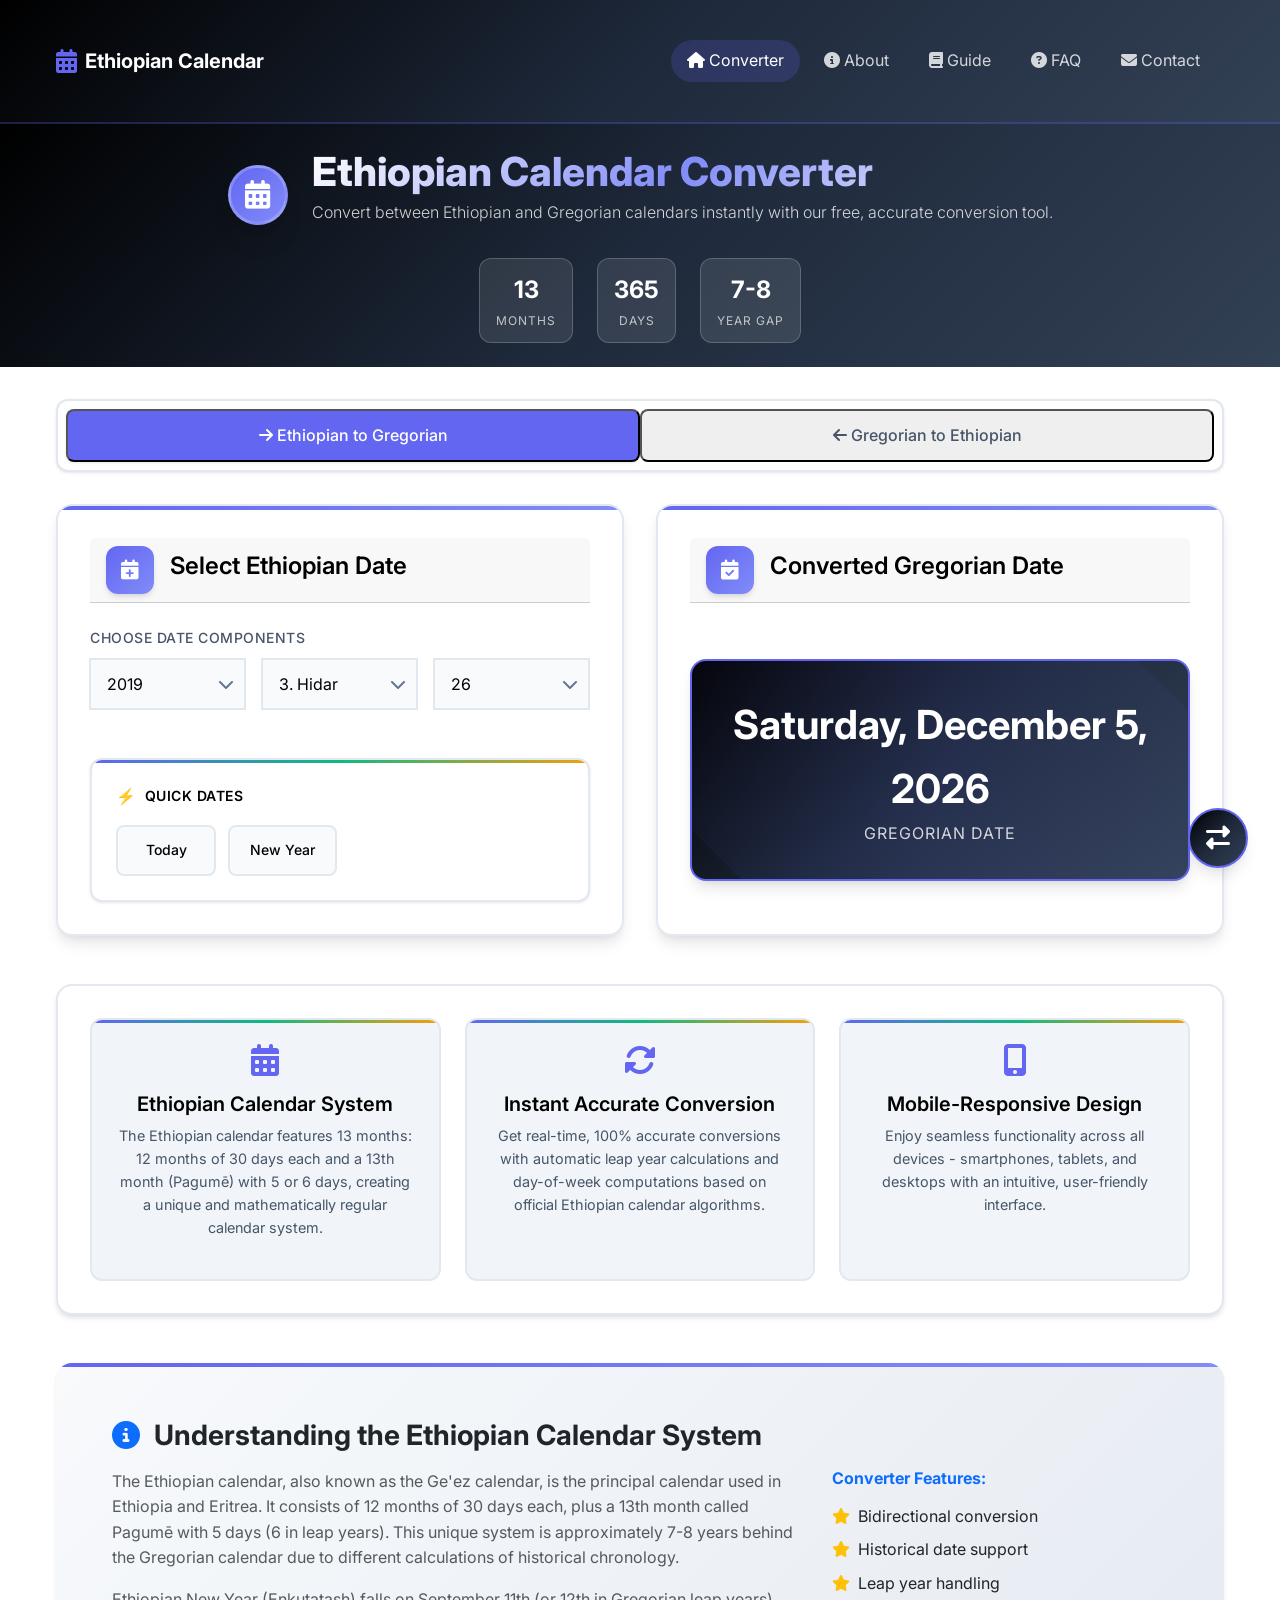
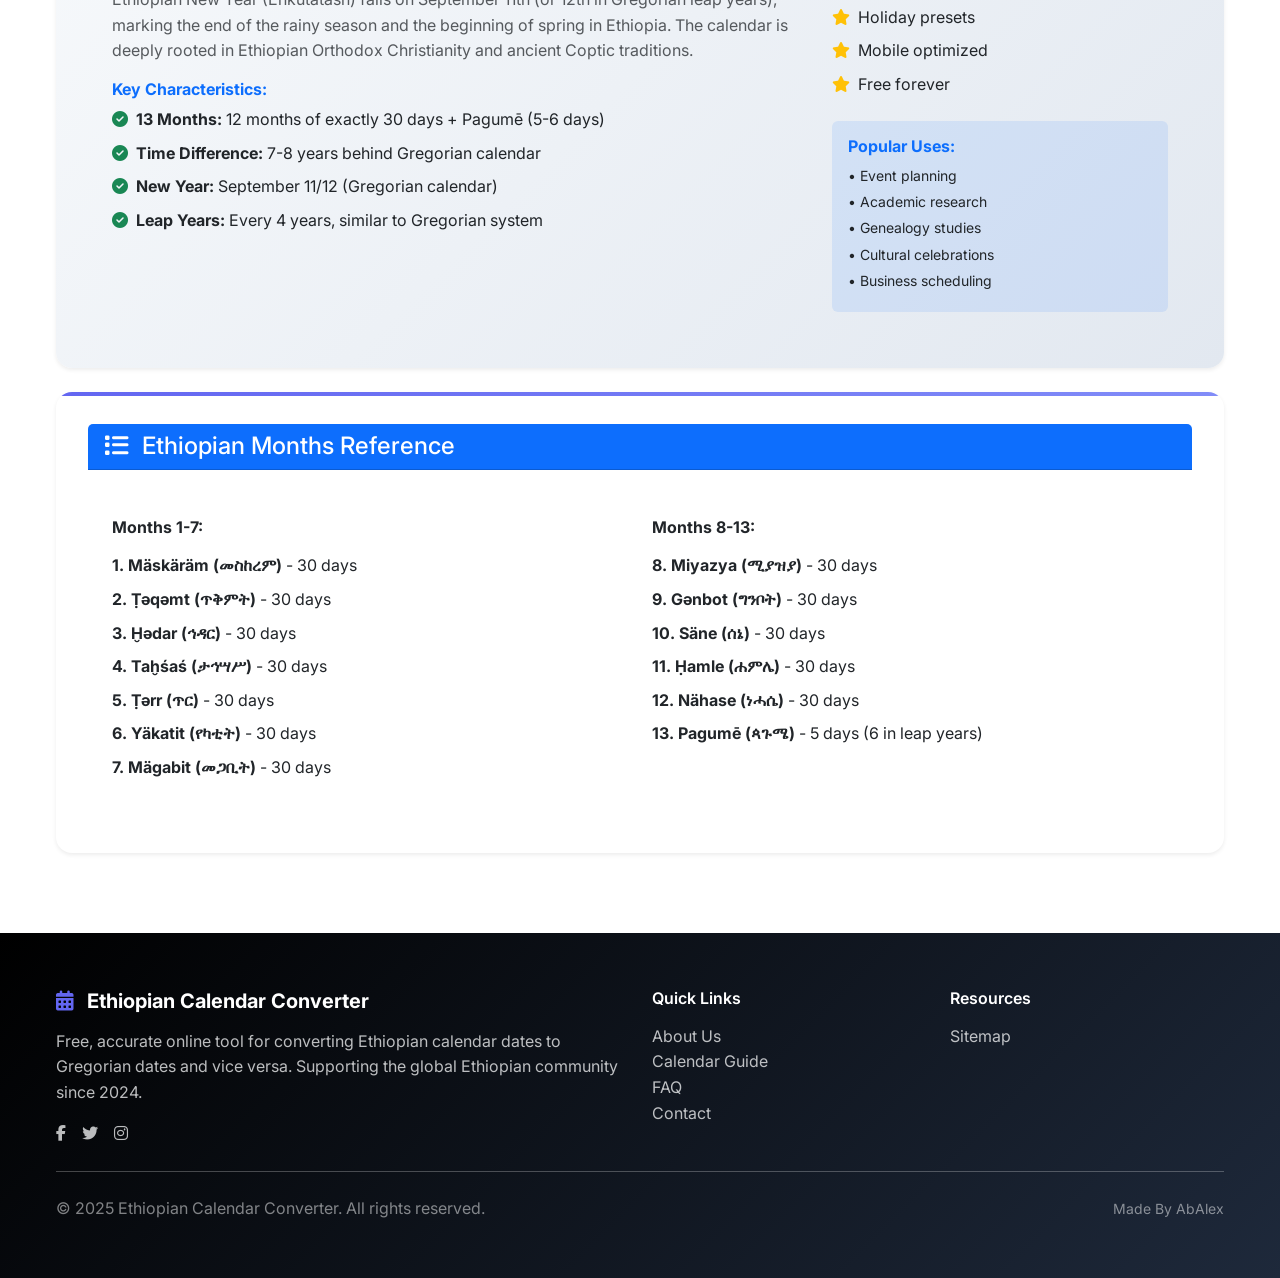
==== calendar_convertor/index.html @ 1b289901 "clean it up" ====
<!DOCTYPE html>
<html lang="en" prefix="og: http://ogp.me/ns#">
<head>
    <meta charset="UTF-8">
    <meta name="viewport" content="width=device-width, initial-scale=1.0">
    <title>Ethiopian Calendar Converter - Free Online Date Conversion Tool 2025</title>
    
    <meta name="description" content="Free Ethiopian Calendar Converter tool. Convert Ethiopian dates to Gregorian and vice versa instantly. Supports all 13 Ethiopian months, leap years, and historical dates. 100% accurate conversion.">
    <meta name="keywords" content="Ethiopian calendar converter, Ethiopian to Gregorian date, Gregorian to Ethiopian, Ethiopian calendar 13 months, Ethiopian date converter online, Ge'ez calendar, Ethiopian new year converter, Pagume month">
    <meta name="author" content="Ethiopian Calendar Converter">
    <meta name="robots" content="index, follow, max-image-preview:large, max-snippet:-1, max-video-preview:-1">
    <link rel="canonical" href="https://ethiopiancalender.up.railway.app/">
    
    <meta name="geo.region" content="ET-AA">
    <meta name="geo.placename" content="Ethiopia">
    <meta name="language" content="English">
    <meta name="content-language" content="en">
    
    <meta property="og:site_name" content="Ethiopian Calendar Converter">
    <meta property="og:type" content="website">
    <meta property="og:title" content="Ethiopian Calendar Converter - Free Online Date Conversion Tool">
    <meta property="og:description" content="Convert between Ethiopian and Gregorian calendars instantly. Supports 13 months, leap years, and historical dates. 100% accurate conversion algorithm.">
    <meta property="og:url" content="https://ethiopiancalender.up.railway.app/">
    <meta property="og:image" content="https://ethiopiancalender.up.railway.app/images/ethiopian-calendar-og.jpg">
    <meta property="og:locale" content="en_US">
    
    <meta name="twitter:card" content="summary_large_image">
    <meta name="twitter:title" content="Ethiopian Calendar Converter - Free Date Conversion">
    <meta name="twitter:description" content="Convert Ethiopian dates to Gregorian and vice versa. Supports 13 months and leap years.">
    <meta name="twitter:image" content="https://ethiopiancalender.up.railway.app/images/ethiopian-calendar-twitter.jpg">
    <!-- Search Engine Verification -->
    <meta name="google-site-verification" content="Npo4WJzxHBlAmNN4MKZSqR2tJ63Kqq06nM9rvLguT8o">
    <meta name="msvalidate.01" content="E6A6EA55713349EF2F90EAAA36C9F965" />
    
    <link rel="icon" type="image/x-icon" href="static/css/img/favicon.png">
    <link rel="apple-touch-icon" sizes="180x180" href="static/css/img/favicon.png">
    <link rel="manifest" href="/manifest.json">
    <meta name="theme-color" content="#6366f1">
    
    <link rel="preconnect" href="https://fonts.googleapis.com">
    <link rel="preconnect" href="https://fonts.gstatic.com" crossorigin>

    
    
    <link href="https://cdn.jsdelivr.net/npm/bootstrap@5.3.2/dist/css/bootstrap.min.css" rel="stylesheet">
    <link href="https://cdnjs.cloudflare.com/ajax/libs/font-awesome/6.4.0/css/all.min.css" rel="stylesheet">
    <link href="https://fonts.googleapis.com/css2?family=Inter:wght@300;400;500;600;700;800&display=swap" rel="stylesheet">
    <link rel="stylesheet" href="static/css/styles.css">
    
    <script type="application/ld+json">
    {
        "@context": "https://schema.org",
        "@type": "WebApplication",
        "name": "Ethiopian Calendar Converter",
        "description": "Free online tool to convert Ethiopian calendar dates to Gregorian dates and vice versa.",
        "url": "https://ethiopiancalender.up.railway.app/",
        "applicationCategory": "Utility",
        "operatingSystem": "Any",
        "offers": {
            "@type": "Offer",
            "price": "0",
            "priceCurrency": "USD"
        }
    }
    </script>
</head>
<body>
    <a class="visually-hidden-focusable" href="#main-content">Skip to main content</a>

    <nav class="navbar navbar-expand-lg navbar-dark" style="background: linear-gradient(135deg, #000000 0%, #1e293b 50%, #334155 100%); backdrop-filter: blur(10px); border-bottom: 2px solid rgba(99, 102, 241, 0.3);" role="navigation" aria-label="Main navigation">
        <div class="container">
            <a class="navbar-brand fw-bold d-flex align-items-center" href="/" style="color: #ffffff;" aria-label="Ethiopian Calendar Converter Home">
                <i class="fas fa-calendar-alt me-2" style="color: #6366f1; font-size: 1.5rem;" aria-hidden="true"></i>
                Ethiopian Calendar
            </a>
            <button class="navbar-toggler border-0" type="button" data-bs-toggle="collapse" data-bs-target="#navbarNav" aria-controls="navbarNav" aria-expanded="false" aria-label="Toggle navigation" style="box-shadow: none;">
                <span class="navbar-toggler-icon"></span>
            </button>
            <div class="collapse navbar-collapse" id="navbarNav">
                <ul class="navbar-nav ms-auto">
                    <li class="nav-item">
                        <a class="nav-link active px-3 rounded-pill me-2" href="/index.html" style="background: rgba(99, 102, 241, 0.2); color: #ffffff !important;" aria-current="page">
                            <i class="fas fa-home me-1" aria-hidden="true"></i>Converter
                        </a>
                    </li>
                    <li class="nav-item">
                        <a class="nav-link px-3 rounded-pill me-2" href="about.html" style="transition: all 0.3s ease; color: rgba(255,255,255,0.8);" onmouseover="this.style.background='rgba(99, 102, 241, 0.1)'; this.style.color='#ffffff'" onmouseout="this.style.background='transparent'; this.style.color='rgba(255,255,255,0.8)'">
                            <i class="fas fa-info-circle me-1" aria-hidden="true"></i>About
                        </a>
                    </li>
                    <li class="nav-item">
                        <a class="nav-link px-3 rounded-pill me-2" href="calendar-guide.html" style="transition: all 0.3s ease; color: rgba(255,255,255,0.8);" onmouseover="this.style.background='rgba(99, 102, 241, 0.1)'; this.style.color='#ffffff'" onmouseout="this.style.background='transparent'; this.style.color='rgba(255,255,255,0.8)'">
                            <i class="fas fa-book me-1" aria-hidden="true"></i>Guide
                        </a>
                    </li>
                    <li class="nav-item">
                        <a class="nav-link px-3 rounded-pill me-2" href="faq.html" style="transition: all 0.3s ease; color: rgba(255,255,255,0.8);" onmouseover="this.style.background='rgba(99, 102, 241, 0.1)'; this.style.color='#ffffff'" onmouseout="this.style.background='transparent'; this.style.color='rgba(255,255,255,0.8)'">
                            <i class="fas fa-question-circle me-1" aria-hidden="true"></i>FAQ
                        </a>
                    </li>
                    <li class="nav-item">
                        <a class="nav-link px-3 rounded-pill me-2" href="contact.html" style="transition: all 0.3s ease; color: rgba(255,255,255,0.8);" onmouseover="this.style.background='rgba(99, 102, 241, 0.1)'; this.style.color='#ffffff'" onmouseout="this.style.background='transparent'; this.style.color='rgba(255,255,255,0.8)'">
                            <i class="fas fa-envelope me-1" aria-hidden="true"></i>Contact
                        </a>
                    </li>
                </ul>
            </div>
        </div>
    </nav>

    <header class="main-header" role="banner">
        <div class="header-container">
            <div class="header-content">
                <div class="header-icon" aria-hidden="true">
                    <i class="fas fa-calendar-alt"></i>
                </div>
                <div class="header-text">
                    <h1 class="header-title">Ethiopian Calendar Converter</h1>
                    <p class="header-subtitle">Convert between Ethiopian and Gregorian calendars instantly with our free, accurate conversion tool.</p>
                </div>
            </div>
            <div class="header-stats" aria-label="Ethiopian calendar statistics">
                <div class="stat-item">
                    <div class="stat-number">13</div>
                    <div class="stat-label">Months</div>
                </div>
                <div class="stat-divider"></div>
                <div class="stat-item">
                    <div class="stat-number">365</div>
                    <div class="stat-label">Days</div>
                </div>
                <div class="stat-divider"></div>
                <div class="stat-item">
                    <div class="stat-number">7-8</div>
                    <div class="stat-label">Year Gap</div>
                </div>
            </div>
        </div>
    </header>

    <main class="container" id="main-content" role="main">
        <section class="calendar-mode-toggle" aria-label="Conversion direction selector" role="tablist">
            <button class="toggle-option active" data-mode="eth-to-greg" role="tab" aria-selected="true" aria-controls="converter-panel">
                <i class="fas fa-arrow-right" aria-hidden="true"></i> Ethiopian to Gregorian
            </button>
            <button class="toggle-option" data-mode="greg-to-eth" role="tab" aria-selected="false" aria-controls="converter-panel">
                <i class="fas fa-arrow-left" aria-hidden="true"></i> Gregorian to Ethiopian
            </button>
        </section>

        <section class="converter-container" id="converter-panel" role="tabpanel" aria-labelledby="conversion-heading">
            <h2 id="conversion-heading" class="visually-hidden">Date Conversion Tool</h2>
            
            <article class="card" id="input-card">
                <header class="card-header">
                    <div class="card-icon" aria-hidden="true">
                        <i class="fas fa-calendar-plus"></i>
                    </div>
                    <h3 class="card-title">Select Ethiopian Date</h3>
                </header>
                <div class="form-group">
                    <label class="form-label" for="input-year">Choose Date Components</label>
                    <div class="form-row" role="group" aria-labelledby="date-inputs">
                        <div class="input-group">
                            <label for="input-year" class="visually-hidden">Year</label>
                            <select class="form-select" id="input-year" aria-label="Select year">
                                <option value="">Year</option>
                            </select>
                            <i class="fas fa-chevron-down input-icon" aria-hidden="true"></i>
                        </div>
                        <div class="input-group">
                            <label for="input-month" class="visually-hidden">Month</label>
                            <select class="form-select" id="input-month" aria-label="Select month">
                                <option value="">Month</option>
                            </select>
                            <i class="fas fa-chevron-down input-icon" aria-hidden="true"></i>
                        </div>
                        <div class="input-group">
                            <label for="input-day" class="visually-hidden">Day</label>
                            <select class="form-select" id="input-day" aria-label="Select day">
                                <option value="">Day</option>
                            </select>
                            <i class="fas fa-chevron-down input-icon" aria-hidden="true"></i>
                        </div>
                    </div>
                </div>
                <div class="error-message" id="error-message" role="alert" aria-live="polite"></div>
            </article>

            <article class="card" id="output-card">
                <header class="card-header">
                    <div class="card-icon" aria-hidden="true">
                        <i class="fas fa-calendar-check"></i>
                    </div>
                    <h3 class="card-title">Converted Gregorian Date</h3>
                </header>
                <div id="result-container" aria-live="polite">
                    <div class="result-card" id="result" style="display: none;">
                        <time class="result-date" id="result-date"></time>
                        <div class="result-label" id="result-label">Gregorian Date</div>
                    </div>
                </div>
            </article>
        </section>

        <section class="info-panel" aria-label="Ethiopian calendar information">
            <h2 class="visually-hidden">Key Features and Information</h2>
            <div class="info-grid">
                <article class="info-item">
                    <i class="fas fa-calendar-alt" aria-hidden="true"></i>
                    <h3>Ethiopian Calendar System</h3>
                    <p>The Ethiopian calendar features 13 months: 12 months of 30 days each and a 13th month (Pagumē) with 5 or 6 days, creating a unique and mathematically regular calendar system.</p>
                </article>
                <article class="info-item">
                    <i class="fas fa-sync-alt" aria-hidden="true"></i>
                    <h3>Instant Accurate Conversion</h3>
                    <p>Get real-time, 100% accurate conversions with automatic leap year calculations and day-of-week computations based on official Ethiopian calendar algorithms.</p>
                </article>
                <article class="info-item">
                    <i class="fas fa-mobile-alt" aria-hidden="true"></i>
                    <h3>Mobile-Responsive Design</h3>
                    <p>Enjoy seamless functionality across all devices - smartphones, tablets, and desktops with an intuitive, user-friendly interface.</p>
                </article>
            </div>
        </section>

        <section class="row mt-5" aria-label="About Ethiopian calendar">
            <div class="col-md-12">
                <div class="card border-0 shadow-sm" style="background: linear-gradient(135deg, #f8fafc 0%, #e2e8f0 100%);">
                    <div class="card-body p-4">
                        <h2 class="h3 mb-3 text-dark fw-bold">
                            <i class="fas fa-info-circle text-primary me-2" aria-hidden="true"></i>
                            Understanding the Ethiopian Calendar System
                        </h2>
                        <div class="row">
                            <div class="col-md-8">
                                <p class="text-muted mb-3">The Ethiopian calendar, also known as the Ge'ez calendar, is the principal calendar used in Ethiopia and Eritrea. It consists of 12 months of 30 days each, plus a 13th month called Pagumē with 5 days (6 in leap years). This unique system is approximately 7-8 years behind the Gregorian calendar due to different calculations of historical chronology.</p>
                                
                                <p class="text-muted mb-3">Ethiopian New Year (Enkutatash) falls on September 11th (or 12th in Gregorian leap years), marking the end of the rainy season and the beginning of spring in Ethiopia. The calendar is deeply rooted in Ethiopian Orthodox Christianity and ancient Coptic traditions.</p>

                                <h4 class="h6 fw-bold text-primary mb-2">Key Characteristics:</h4>
                                <ul class="list-unstyled mb-3">
                                    <li class="mb-2"><i class="fas fa-check-circle text-success me-2" aria-hidden="true"></i><strong>13 Months:</strong> 12 months of exactly 30 days + Pagumē (5-6 days)</li>
                                    <li class="mb-2"><i class="fas fa-check-circle text-success me-2" aria-hidden="true"></i><strong>Time Difference:</strong> 7-8 years behind Gregorian calendar</li>
                                    <li class="mb-2"><i class="fas fa-check-circle text-success me-2" aria-hidden="true"></i><strong>New Year:</strong> September 11/12 (Gregorian calendar)</li>
                                    <li class="mb-2"><i class="fas fa-check-circle text-success me-2" aria-hidden="true"></i><strong>Leap Years:</strong> Every 4 years, similar to Gregorian system</li>
                                </ul>
                            </div>
                            <div class="col-md-4">
                                <h4 class="h6 fw-bold text-primary mb-3">Converter Features:</h4>
                                <ul class="list-unstyled mb-4">
                                    <li class="mb-2"><i class="fas fa-star text-warning me-2" aria-hidden="true"></i>Bidirectional conversion</li>
                                    <li class="mb-2"><i class="fas fa-star text-warning me-2" aria-hidden="true"></i>Historical date support</li>
                                    <li class="mb-2"><i class="fas fa-star text-warning me-2" aria-hidden="true"></i>Leap year handling</li>
                                    <li class="mb-2"><i class="fas fa-star text-warning me-2" aria-hidden="true"></i>Holiday presets</li>
                                    <li class="mb-2"><i class="fas fa-star text-warning me-2" aria-hidden="true"></i>Mobile optimized</li>
                                    <li class="mb-2"><i class="fas fa-star text-warning me-2" aria-hidden="true"></i>Free forever</li>
                                </ul>

                                <div class="bg-primary bg-opacity-10 p-3 rounded">
                                    <h5 class="h6 fw-bold text-primary mb-2">Popular Uses:</h5>
                                    <ul class="list-unstyled small mb-0">
                                        <li class="mb-1">• Event planning</li>
                                        <li class="mb-1">• Academic research</li>
                                        <li class="mb-1">• Genealogy studies</li>
                                        <li class="mb-1">• Cultural celebrations</li>
                                        <li class="mb-1">• Business scheduling</li>
                                    </ul>
                                </div>
                            </div>
                        </div>
                    </div>
                </div>
            </div>
        </section>

        <section class="row mt-4" aria-label="Ethiopian months reference">
            <div class="col-md-12">
                <div class="card border-0 shadow-sm">
                    <div class="card-header bg-primary text-white">
                        <h2 class="h4 mb-0">
                            <i class="fas fa-list me-2" aria-hidden="true"></i>
                            Ethiopian Months Reference
                        </h2>
                    </div>
                    <div class="card-body p-4">
                        <div class="row">
                            <div class="col-md-6">
                                <h3 class="h6 fw-bold mb-3">Months 1-7:</h3>
                                <ul class="list-unstyled">
                                    <li class="mb-2"><strong>1. Mäskäräm (መስከረም)</strong> - 30 days</li>
                                    <li class="mb-2"><strong>2. Ṭəqəmt (ጥቅምት)</strong> - 30 days</li>
                                    <li class="mb-2"><strong>3. Ḫədar (ኅዳር)</strong> - 30 days</li>
                                    <li class="mb-2"><strong>4. Taḫśaś (ታኅሣሥ)</strong> - 30 days</li>
                                    <li class="mb-2"><strong>5. Ṭərr (ጥር)</strong> - 30 days</li>
                                    <li class="mb-2"><strong>6. Yäkatit (የካቲት)</strong> - 30 days</li>
                                    <li class="mb-2"><strong>7. Mägabit (መጋቢት)</strong> - 30 days</li>
                                </ul>
                            </div>
                            <div class="col-md-6">
                                <h3 class="h6 fw-bold mb-3">Months 8-13:</h3>
                                <ul class="list-unstyled">
                                    <li class="mb-2"><strong>8. Miyazya (ሚያዝያ)</strong> - 30 days</li>
                                    <li class="mb-2"><strong>9. Gənbot (ግንቦት)</strong> - 30 days</li>
                                    <li class="mb-2"><strong>10. Säne (ሰኔ)</strong> - 30 days</li>
                                    <li class="mb-2"><strong>11. Ḥamle (ሐምሌ)</strong> - 30 days</li>
                                    <li class="mb-2"><strong>12. Nähase (ነሓሴ)</strong> - 30 days</li>
                                    <li class="mb-2"><strong>13. Pagumē (ጳጉሜ)</strong> - 5 days (6 in leap years)</li>
                                </ul>
                            </div>
                        </div>
                    </div>
                </div>
            </div>
        </section>
    </main>

    <button class="swap-button" id="swap-mode" title="Switch conversion direction" aria-label="Switch between Ethiopian to Gregorian and Gregorian to Ethiopian conversion">
        <i class="fas fa-exchange-alt" aria-hidden="true"></i>
    </button>
<footer class="mt-5 py-4" style="background: linear-gradient(135deg, #000000 0%, #1e293b 100%); color: #ffffff;" role="contentinfo">
    <div class="container">
        <div class="row">
            <div class="col-md-6">
                <h3 class="h5 fw-bold mb-3">
                    <i class="fas fa-calendar-alt me-2" style="color: #6366f1;" aria-hidden="true"></i>
                    Ethiopian Calendar Converter
                </h3>
                <p class="text-light opacity-75 mb-3">Free, accurate online tool for converting Ethiopian calendar dates to Gregorian dates and vice versa. Supporting the global Ethiopian community since 2024.</p>
                <div class="d-flex gap-3">
                    <a href="https://facebook.com/EthiopianCalendarConverter" class="text-light opacity-75" aria-label="Facebook page" title="Follow us on Facebook">
                        <i class="fab fa-facebook-f" aria-hidden="true"></i>
                    </a>
                    <a href="https://twitter.com/EthiopianCalConv" class="text-light opacity-75" aria-label="Twitter profile" title="Follow us on Twitter">
                        <i class="fab fa-twitter" aria-hidden="true"></i>
                    </a>
                    <a href="https://instagram.com/ethiopian_calendar" class="text-light opacity-75" aria-label="Instagram profile" title="Follow us on Instagram">
                        <i class="fab fa-instagram" aria-hidden="true"></i>
                    </a>
                </div>
            </div>

            <div class="col-md-3">
                <h4 class="h6 fw-semibold mb-3">Quick Links</h4>
                <ul class="list-unstyled">
                    <li><a href="about.html" class="text-light opacity-75 text-decoration-none">About Us</a></li>
                    <li><a href="calendar-guide.html" class="text-light opacity-75 text-decoration-none">Calendar Guide</a></li>
                    <li><a href="faq.html" class="text-light opacity-75 text-decoration-none">FAQ</a></li>
                    <li><a href="contact.html" class="text-light opacity-75 text-decoration-none">Contact</a></li>
                </ul>
            </div>

            <div class="col-md-3">
                <h4 class="h6 fw-semibold mb-3">Resources</h4>
                <ul class="list-unstyled">
                    <li><a href="sitemap.xml" class="text-light opacity-75 text-decoration-none">Sitemap</a></li>
                </ul>
            </div>
        </div>

        <hr class="my-4 opacity-25">

        <div class="row align-items-center">
            <div class="col-md-6">
                <p class="mb-0 text-light opacity-50">&copy; 2025 Ethiopian Calendar Converter. All rights reserved.</p>
            </div>
            <div class="col-md-6 text-md-end">
                <small class="text-light opacity-50">Made By AbAlex</small>
            </div>
        </div>
    </div>
</footer>

    <!-- Scripts -->
    <script src="https://cdn.jsdelivr.net/npm/bootstrap@5.3.2/dist/js/bootstrap.bundle.min.js" integrity="sha384-C6RzsynM9kWDrMNeT87bh95OGNyZPhcTNXj1NW7RuBCsyN/o0jlpcV8Qyq46cDfL" crossorigin="anonymous"></script>
    <script src="static/js/script.js"></script>


<!-- Google tag (gtag.js) -->
<script async src="https://www.googletagmanager.com/gtag/js?id=G-XL9FGWS21S"></script>
<script>
  window.dataLayer = window.dataLayer || [];
  function gtag(){dataLayer.push(arguments);}
  gtag('js', new Date());

  gtag('config', 'G-XL9FGWS21S');
</script>

    <script>
        if ('serviceWorker' in navigator) {
            window.addEventListener('load', function() {
                navigator.serviceWorker.register('/sw.js').then(function(registration) {
                    console.log('ServiceWorker registration successful');
                }, function(err) {
                    console.log('ServiceWorker registration failed: ', err);
                });
            });
        }
    </script>
</body>
</html>
---- calendar_convertor/static/css/styles.css ----
:root {
    /* Modern Color Scheme - Black with complementary colors */
    --primary-color: #000000;
    --primary-dark: #1a1a1a;
    --secondary-color: #333333;
    --accent-color: #6366f1; /* Modern indigo accent */
    --accent-light: #818cf8;
    --success-color: #10b981; /* Modern green */
    --warning-color: #f59e0b; /* Modern amber */
    --error-color: #ef4444; /* Modern red */
    
    /* Background Colors */
    --bg-primary: #ffffff;
    --bg-secondary: #f8fafc;
    --bg-card: #ffffff;
    --bg-dark: #000000;
    --bg-dark-soft: #1e293b; /* Softer dark background */
    --bg-gray: #f1f5f9;
    --bg-gradient: linear-gradient(135deg, #000000 0%, #1e293b 50%, #334155 100%);
    
    /* Text Colors */
    --text-primary: #000000;
    --text-secondary: #475569;
    --text-muted: #64748b;
    --text-white: #ffffff;
    --text-inverse: #ffffff;
    
    /* Border Colors */
    --border-light: #e2e8f0;
    --border-medium: #cbd5e1;
    --border-dark: #334155;
    
    /* Shadows */
    --shadow-sm: 0 1px 3px 0 rgba(0, 0, 0, 0.1);
    --shadow-md: 0 4px 6px -1px rgba(0, 0, 0, 0.1), 0 2px 4px -1px rgba(0, 0, 0, 0.06);
    --shadow-lg: 0 10px 15px -3px rgba(0, 0, 0, 0.1), 0 4px 6px -2px rgba(0, 0, 0, 0.05);
    --shadow-xl: 0 20px 25px -5px rgba(0, 0, 0, 0.1), 0 10px 10px -5px rgba(0, 0, 0, 0.04);
    
    /* Border Radius */
    --radius-sm: 0.375rem;
    --radius-md: 0.5rem;
    --radius-lg: 0.75rem;
    --radius-xl: 1rem;
    --radius-2xl: 1.5rem;
    
    /* Transitions */
    --transition-fast: 150ms ease-in-out;
    --transition-normal: 250ms ease-in-out;
    --transition-slow: 350ms ease-in-out;
}

* {
    margin: 0;
    padding: 0;
    box-sizing: border-box;
}

body {
    font-family: 'Inter', -apple-system, BlinkMacSystemFont, sans-serif;
    background: var(--bg-primary);
    color: var(--text-primary);
    line-height: 1.6;
    overflow-x: hidden;
}

/* Compact Modern Header Styles */
.main-header {
    background: var(--bg-gradient);
    color: var(--text-white);
    padding: 1.5rem 0; /* Reduced from 2rem */
    position: relative;
    overflow: hidden;
}

.main-header::before {
    content: '';
    position: absolute;
    top: 0;
    left: 0;
    right: 0;
    bottom: 0;
    background: linear-gradient(135deg, rgba(0,0,0,0.9) 0%, rgba(30,41,59,0.95) 50%, rgba(51,65,85,0.9) 100%);
}

.header-container {
    max-width: 1200px;
    margin: 0 auto;
    padding: 0 2rem;
    position: relative;
    z-index: 2;
}

.header-content {
    display: flex;
    align-items: center;
    justify-content: center;
    margin-bottom: 1rem; /* Reduced from 2rem */
    animation: fadeInDown 0.8s ease-out;
}

.header-icon {
    width: 60px; /* Reduced from 80px */
    height: 60px;
    background: linear-gradient(135deg, var(--accent-color) 0%, var(--accent-light) 100%);
    color: var(--text-white);
    border-radius: 50%;
    display: flex;
    align-items: center;
    justify-content: center;
    font-size: 1.8rem; /* Reduced from 2.5rem */
    margin-right: 1.5rem; /* Reduced from 2rem */
    box-shadow: var(--shadow-xl);
    animation: pulse 2s infinite;
    border: 3px solid rgba(255, 255, 255, 0.2);
}

.header-text {
    text-align: left;
}

.header-title {
    font-size: 2.5rem; /* Reduced from 3.5rem */
    font-weight: 800;
    margin-bottom: 0.25rem; /* Reduced from 0.5rem */
    background: linear-gradient(135deg, #ffffff 0%, var(--accent-light) 50%, #ffffff 100%);
    -webkit-background-clip: text;
    -webkit-text-fill-color: transparent;
    background-clip: text;
}

.header-subtitle {
    font-size: 1rem; /* Reduced from 1.25rem */
    color: rgba(255, 255, 255, 0.8);
    font-weight: 300;
}

.header-stats {
    display: flex;
    justify-content: center;
    align-items: center;
    gap: 1.5rem; /* Reduced from 2rem */
    animation: fadeInUp 0.8s ease-out 0.3s both;
}

.stat-item {
    text-align: center;
    padding: 0.75rem 1rem;
    background: rgba(255, 255, 255, 0.1);
    border-radius: var(--radius-lg);
    backdrop-filter: blur(10px);
    border: 1px solid rgba(255, 255, 255, 0.2);
    transition: all var(--transition-normal);
}

.stat-item:hover {
    background: rgba(255, 255, 255, 0.15);
    transform: translateY(-2px);
}

.stat-number {
    font-size: 1.5rem; /* Reduced from 2rem */
    font-weight: 700;
    color: var(--text-white);
    margin-bottom: 0.1rem; /* Reduced from 0.25rem */
}

.stat-label {
    font-size: 0.75rem; /* Reduced from 0.875rem */
    color: rgba(255, 255, 255, 0.7);
    text-transform: uppercase;
    letter-spacing: 1px;
}

.stat-divider {
    display: none; /* Remove dividers for cleaner look */
}

.container {
    max-width: 1200px;
    margin: 0 auto;
    padding: 2rem 1rem; /* Reduced from 3rem */
}

.converter-container {
    display: grid;
    grid-template-columns: 1fr 1fr;
    gap: 2rem;
    margin-bottom: 3rem;
}

.card {
    background: var(--bg-card);
    border-radius: var(--radius-xl);
    padding: 2rem;
    box-shadow: var(--shadow-lg);
    border: 2px solid var(--border-light);
    transition: all var(--transition-normal);
    position: relative;
    overflow: hidden;
}

.card::before {
    content: '';
    position: absolute;
    top: 0;
    left: 0;
    right: 0;
    height: 4px;
    background: linear-gradient(90deg, var(--accent-color) 0%, var(--accent-light) 100%);
}

.card:hover {
    transform: translateY(-8px);
    box-shadow: var(--shadow-xl);
    border-color: var(--accent-color);
}

.card-header {
    display: flex;
    align-items: center;
    margin-bottom: 1.5rem;
}

.card-icon {
    width: 48px;
    height: 48px;
    background: linear-gradient(135deg, var(--accent-color) 0%, var(--accent-light) 100%);
    border-radius: var(--radius-lg);
    display: flex;
    align-items: center;
    justify-content: center;
    color: var(--text-white);
    font-size: 1.25rem;
    margin-right: 1rem;
    box-shadow: var(--shadow-md);
}

.card-title {
    font-size: 1.5rem;
    font-weight: 600;
    color: var(--text-primary);
}

.form-group {
    margin-bottom: 1.5rem;
}

.form-label {
    display: block;
    font-size: 0.875rem;
    font-weight: 500;
    color: var(--text-secondary);
    margin-bottom: 0.5rem;
    text-transform: uppercase;
    letter-spacing: 0.5px;
}

.form-row {
    display: grid;
    grid-template-columns: 1fr 1fr 1fr;
    gap: 1rem;
}

.input-group {
    position: relative;
}

.form-input, .form-select {
    width: 100%;
    padding: 0.75rem 1rem;
    border: 2px solid var(--border-light);
    border-radius: var(--radius-md);
    font-size: 1rem;
    transition: all var(--transition-fast);
    background: var(--bg-secondary);
    color: var(--text-primary);
}

.form-input:focus, .form-select:focus {
    outline: none;
    border-color: var(--accent-color);
    box-shadow: 0 0 0 3px rgba(99, 102, 241, 0.1);
    background: var(--bg-card);
}

.form-input:hover, .form-select:hover {
    border-color: var(--border-medium);
}

.input-icon {
    position: absolute;
    right: 0.75rem;
    top: 50%;
    transform: translateY(-50%);
    color: var(--text-muted);
    pointer-events: none;
}

.result-card {
    background: var(--bg-gradient);
    color: var(--text-white);
    text-align: center;
    padding: 2rem;
    border-radius: var(--radius-xl);
    margin-top: 2rem;
    box-shadow: var(--shadow-lg);
    animation: slideInUp 0.5s ease-out;
    border: 2px solid var(--accent-color);
    position: relative;
    overflow: hidden;
}

.result-card::before {
    content: '';
    position: absolute;
    top: -50%;
    left: -50%;
    width: 200%;
    height: 200%;
    background: linear-gradient(45deg, transparent, rgba(99, 102, 241, 0.1), transparent);
    transform: rotate(45deg);
    animation: shimmer 3s infinite;
}

.result-date {
    font-size: 2.5rem;
    font-weight: 700;
    margin-bottom: 0.5rem;
    position: relative;
    z-index: 1;
}

.result-label {
    font-size: 1rem;
    opacity: 0.8;
    text-transform: uppercase;
    letter-spacing: 1px;
    position: relative;
    z-index: 1;
}

.swap-button {
    position: fixed;
    bottom: 2rem;
    right: 2rem;
    width: 60px;
    height: 60px;
    background: var(--bg-gradient);
    border: 2px solid var(--accent-color);
    border-radius: 50%;
    color: var(--text-white);
    font-size: 1.5rem;
    cursor: pointer;
    box-shadow: var(--shadow-lg);
    transition: all var(--transition-normal);
    z-index: 1000;
}

.swap-button:hover {
    transform: rotate(180deg) scale(1.1);
    box-shadow: var(--shadow-xl);
    background: var(--accent-color);
}

.error-message {
    background: linear-gradient(135deg, var(--error-color) 0%, #dc2626 100%);
    color: var(--text-white);
    padding: 1rem;
    border-radius: var(--radius-md);
    margin-top: 1rem;
    display: none;
    animation: shake 0.5s ease-in-out;
    border: 2px solid #fca5a5;
}

.info-panel {
    background: var(--bg-card);
    border-radius: var(--radius-xl);
    padding: 2rem;
    box-shadow: var(--shadow-md);
    margin-top: 2rem;
    border: 2px solid var(--border-light);
}

.info-grid {
    display: grid;
    grid-template-columns: repeat(auto-fit, minmax(250px, 1fr));
    gap: 1.5rem;
}

.info-item {
    text-align: center;
    padding: 1.5rem;
    border-radius: var(--radius-lg);
    background: var(--bg-gray);
    border: 2px solid var(--border-light);
    transition: all var(--transition-normal);
    position: relative;
    overflow: hidden;
}

.info-item::before {
    content: '';
    position: absolute;
    top: 0;
    left: 0;
    right: 0;
    height: 3px;
    background: linear-gradient(90deg, var(--accent-color) 0%, var(--success-color) 50%, var(--warning-color) 100%);
}

.info-item:hover {
    transform: translateY(-4px);
    border-color: var(--accent-color);
    box-shadow: var(--shadow-md);
    background: var(--bg-card);
}

.info-item i {
    font-size: 2rem;
    color: var(--accent-color);
    margin-bottom: 1rem;
    display: block;
}

.info-item h3 {
    color: var(--text-primary);
    font-size: 1.25rem;
    margin-bottom: 0.5rem;
    font-weight: 600;
}

.info-item p {
    color: var(--text-secondary);
    font-size: 0.9rem;
}

.calendar-mode-toggle {
    display: flex;
    background: var(--bg-card);
    border-radius: var(--radius-lg);
    padding: 0.5rem;
    margin-bottom: 2rem;
    box-shadow: var(--shadow-sm);
    border: 2px solid var(--border-light);
}

.toggle-option {
    flex: 1;
    padding: 0.75rem 1rem;
    text-align: center;
    border-radius: var(--radius-md);
    cursor: pointer;
    transition: all var(--transition-fast);
    font-weight: 500;
}

.toggle-option.active {
    background: var(--accent-color);
    color: var(--text-white);
    box-shadow: var(--shadow-sm);
}

.toggle-option:not(.active) {
    color: var(--text-secondary);
}

.toggle-option:not(.active):hover {
    background: var(--bg-gray);
    color: var(--text-primary);
    transform: translateY(-1px);
}

/* Animation Keyframes */
@keyframes fadeInDown {
    from {
        opacity: 0;
        transform: translateY(-30px);
    }
    to {
        opacity: 1;
        transform: translateY(0);
    }
}

@keyframes fadeInUp {
    from {
        opacity: 0;
        transform: translateY(30px);
    }
    to {
        opacity: 1;
        transform: translateY(0);
    }
}

@keyframes slideInUp {
    from {
        opacity: 0;
        transform: translateY(30px);
    }
    to {
        opacity: 1;
        transform: translateY(0);
    }
}

@keyframes shake {
    0%, 100% { transform: translateX(0); }
    25% { transform: translateX(-5px); }
    75% { transform: translateX(5px); }
}

@keyframes pulse {
    0%, 100% { transform: scale(1); }
    50% { transform: scale(1.05); }
}

@keyframes shimmer {
    0% { transform: translateX(-100%) translateY(-100%) rotate(45deg); }
    100% { transform: translateX(100%) translateY(100%) rotate(45deg); }
}
/* Quick Dates Styles - Updated with Modern Design */
.quick-dates {
    margin-top: 1.5rem;
    padding: 1.5rem;
    background: var(--bg-card);
    border-radius: var(--radius-lg);
    border: 2px solid var(--border-light);
    box-shadow: var(--shadow-sm);
    transition: all var(--transition-normal);
    position: relative;
    overflow: hidden;
}

.quick-dates::before {
    content: '';
    position: absolute;
    top: 0;
    left: 0;
    right: 0;
    height: 3px;
    background: linear-gradient(90deg, var(--accent-color) 0%, var(--success-color) 50%, var(--warning-color) 100%);
}

.quick-dates:hover {
    border-color: var(--accent-color);
    box-shadow: var(--shadow-md);
    transform: translateY(-2px);
}

.quick-dates-title {
    font-size: 0.875rem;
    font-weight: 600;
    color: var(--text-primary);
    margin-bottom: 1rem;
    text-transform: uppercase;
    letter-spacing: 0.5px;
    display: flex;
    align-items: center;
    gap: 0.5rem;
}

.quick-dates-title::before {
    content: '⚡';
    font-size: 1rem;
}

.quick-dates-buttons {
    display: flex;
    gap: 0.75rem;
    flex-wrap: wrap;
}

.quick-date-btn {
    padding: 0.75rem 1.25rem;
    background: var(--bg-secondary);
    border: 2px solid var(--border-light);
    border-radius: var(--radius-md);
    font-size: 0.875rem;
    cursor: pointer;
    transition: all var(--transition-normal);
    color: var(--text-primary);
    font-weight: 500;
    position: relative;
    overflow: hidden;
    min-width: 100px;
    text-align: center;
}

.quick-date-btn::before {
    content: '';
    position: absolute;
    top: 0;
    left: -100%;
    width: 100%;
    height: 100%;
    background: linear-gradient(90deg, transparent, rgba(99, 102, 241, 0.1), transparent);
    transition: left var(--transition-normal);
}

.quick-date-btn:hover {
    background: var(--accent-color);
    color: var(--text-white);
    transform: translateY(-3px);
    box-shadow: var(--shadow-md);
    border-color: var(--accent-color);
}

.quick-date-btn:hover::before {
    left: 100%;
}

.quick-date-btn:active {
    transform: translateY(-1px);
    box-shadow: var(--shadow-sm);
}

/* Special styling for different quick date types */
.quick-date-btn[data-type="today"] {
    background: linear-gradient(135deg, var(--success-color) 0%, #059669 100%);
    color: var(--text-white);
    border-color: var(--success-color);
}

.quick-date-btn[data-type="today"]:hover {
    background: linear-gradient(135deg, #059669 0%, #047857 100%);
    transform: translateY(-3px) scale(1.05);
}

.quick-date-btn[data-type="new-year"] {
    background: linear-gradient(135deg, var(--warning-color) 0%, #d97706 100%);
    color: var(--text-white);
    border-color: var(--warning-color);
}

.quick-date-btn[data-type="new-year"]:hover {
    background: linear-gradient(135deg, #d97706 0%, #b45309 100%);
    transform: translateY(-3px) scale(1.05);
}

.quick-date-btn[data-type="holiday"] {
    background: linear-gradient(135deg, #8b5cf6 0%, #7c3aed 100%);
    color: var(--text-white);
    border-color: #8b5cf6;
}

.quick-date-btn[data-type="holiday"]:hover {
    background: linear-gradient(135deg, #7c3aed 0%, #6d28d9 100%);
    transform: translateY(-3px) scale(1.05);
}

/* Loading state for quick date buttons */
.quick-date-btn.loading {
    pointer-events: none;
    opacity: 0.7;
    position: relative;
}

.quick-date-btn.loading::after {
    content: '';
    position: absolute;
    top: 50%;
    left: 50%;
    width: 16px;
    height: 16px;
    margin: -8px 0 0 -8px;
    border: 2px solid transparent;
    border-top: 2px solid currentColor;
    border-radius: 50%;
    animation: spin 1s linear infinite;
}

/* Responsive design for quick dates */
@media (max-width: 768px) {
    .quick-dates {
        padding: 1.25rem;
        margin-top: 1.25rem;
    }
    
    .quick-dates-buttons {
        gap: 0.5rem;
    }
    
    .quick-date-btn {
        padding: 0.625rem 1rem;
        font-size: 0.8rem;
        min-width: 80px;
        flex: 1;
    }
    
    .quick-dates-title {
        font-size: 0.8rem;
        margin-bottom: 0.75rem;
    }
}

@media (max-width: 480px) {
    .quick-dates {
        padding: 1rem;
        margin-top: 1rem;
    }
    
    .quick-dates-buttons {
        gap: 0.5rem;
        justify-content: center;
    }
    
    .quick-date-btn {
        padding: 0.5rem 0.75rem;
        font-size: 0.75rem;
        min-width: 70px;
        flex: 1;
        max-width: calc(50% - 0.25rem);
    }
    
    .quick-dates-title {
        font-size: 0.75rem;
        text-align: center;
        margin-bottom: 0.75rem;
    }
}

/* Enhanced animations */
@keyframes quickDatePulse {
    0%, 100% { 
        transform: scale(1); 
        box-shadow: var(--shadow-sm);
    }
    50% { 
        transform: scale(1.02); 
        box-shadow: var(--shadow-md);
    }
}

.quick-date-btn:focus {
    outline: none;
    animation: quickDatePulse 0.6s ease-in-out;
    border-color: var(--accent-color);
    box-shadow: 0 0 0 3px rgba(99, 102, 241, 0.2);
}

/* Dark mode support for quick dates (if needed) */
@media (prefers-color-scheme: dark) {
    .quick-dates {
        background: var(--bg-dark-soft);
        border-color: var(--border-dark);
    }
    
    .quick-dates-title {
        color: var(--text-white);
    }
    
    .quick-date-btn {
        background: var(--secondary-color);
        color: var(--text-white);
        border-color: var(--border-dark);
    }
}
/* Responsive Design */
@media (max-width: 768px) {
    .container {
        padding: 1rem;
    }

    .header-container {
        padding: 0 1rem;
    }

    .main-header {
        padding: 1rem 0; /* Further reduced for mobile */
    }

    .header-content {
        flex-direction: column;
        text-align: center;
        margin-bottom: 0.75rem; /* Reduced */
    }

    .header-icon {
        width: 50px; /* Smaller on mobile */
        height: 50px;
        margin-right: 0;
        margin-bottom: 0.75rem; /* Reduced */
        font-size: 1.5rem;
    }

    .header-text {
        text-align: center;
    }

    .header-title {
        font-size: 1.75rem; /* Much smaller on mobile */
        margin-bottom: 0.25rem;
    }

    .header-subtitle {
        font-size: 0.875rem; /* Smaller on mobile */
    }

    .header-stats {
        gap: 0.75rem; /* Reduced gap */
    }

    .stat-item {
        padding: 0.5rem 0.75rem; /* Smaller padding */
    }

    .stat-number {
        font-size: 1.25rem; /* Smaller */
    }

    .stat-label {
        font-size: 0.625rem; /* Much smaller */
    }

    .converter-container {
        grid-template-columns: 1fr;
        gap: 1.5rem;
    }

    .form-row {
        grid-template-columns: 1fr;
        gap: 0.75rem;
    }

    .card {
        padding: 1.5rem;
    }

    .swap-button {
        bottom: 1rem;
        right: 1rem;
        width: 50px;
        height: 50px;
        font-size: 1.25rem;
    }

    .info-grid {
        grid-template-columns: 1fr;
    }
}

@media (max-width: 480px) {
    .main-header {
        padding: 0.75rem 0; /* Even more compact for small screens */
    }

    .header-title {
        font-size: 1.5rem; /* Very compact */
    }

    .header-subtitle {
        font-size: 0.8rem;
    }

    .header-icon {
        width: 40px;
        height: 40px;
        font-size: 1.25rem;
        margin-bottom: 0.5rem;
    }

    .header-stats {
        gap: 0.5rem;
    }

    .stat-item {
        padding: 0.375rem 0.5rem;
    }

    .stat-number {
        font-size: 1rem;
    }

    .stat-label {
        font-size: 0.5rem;
    }
}
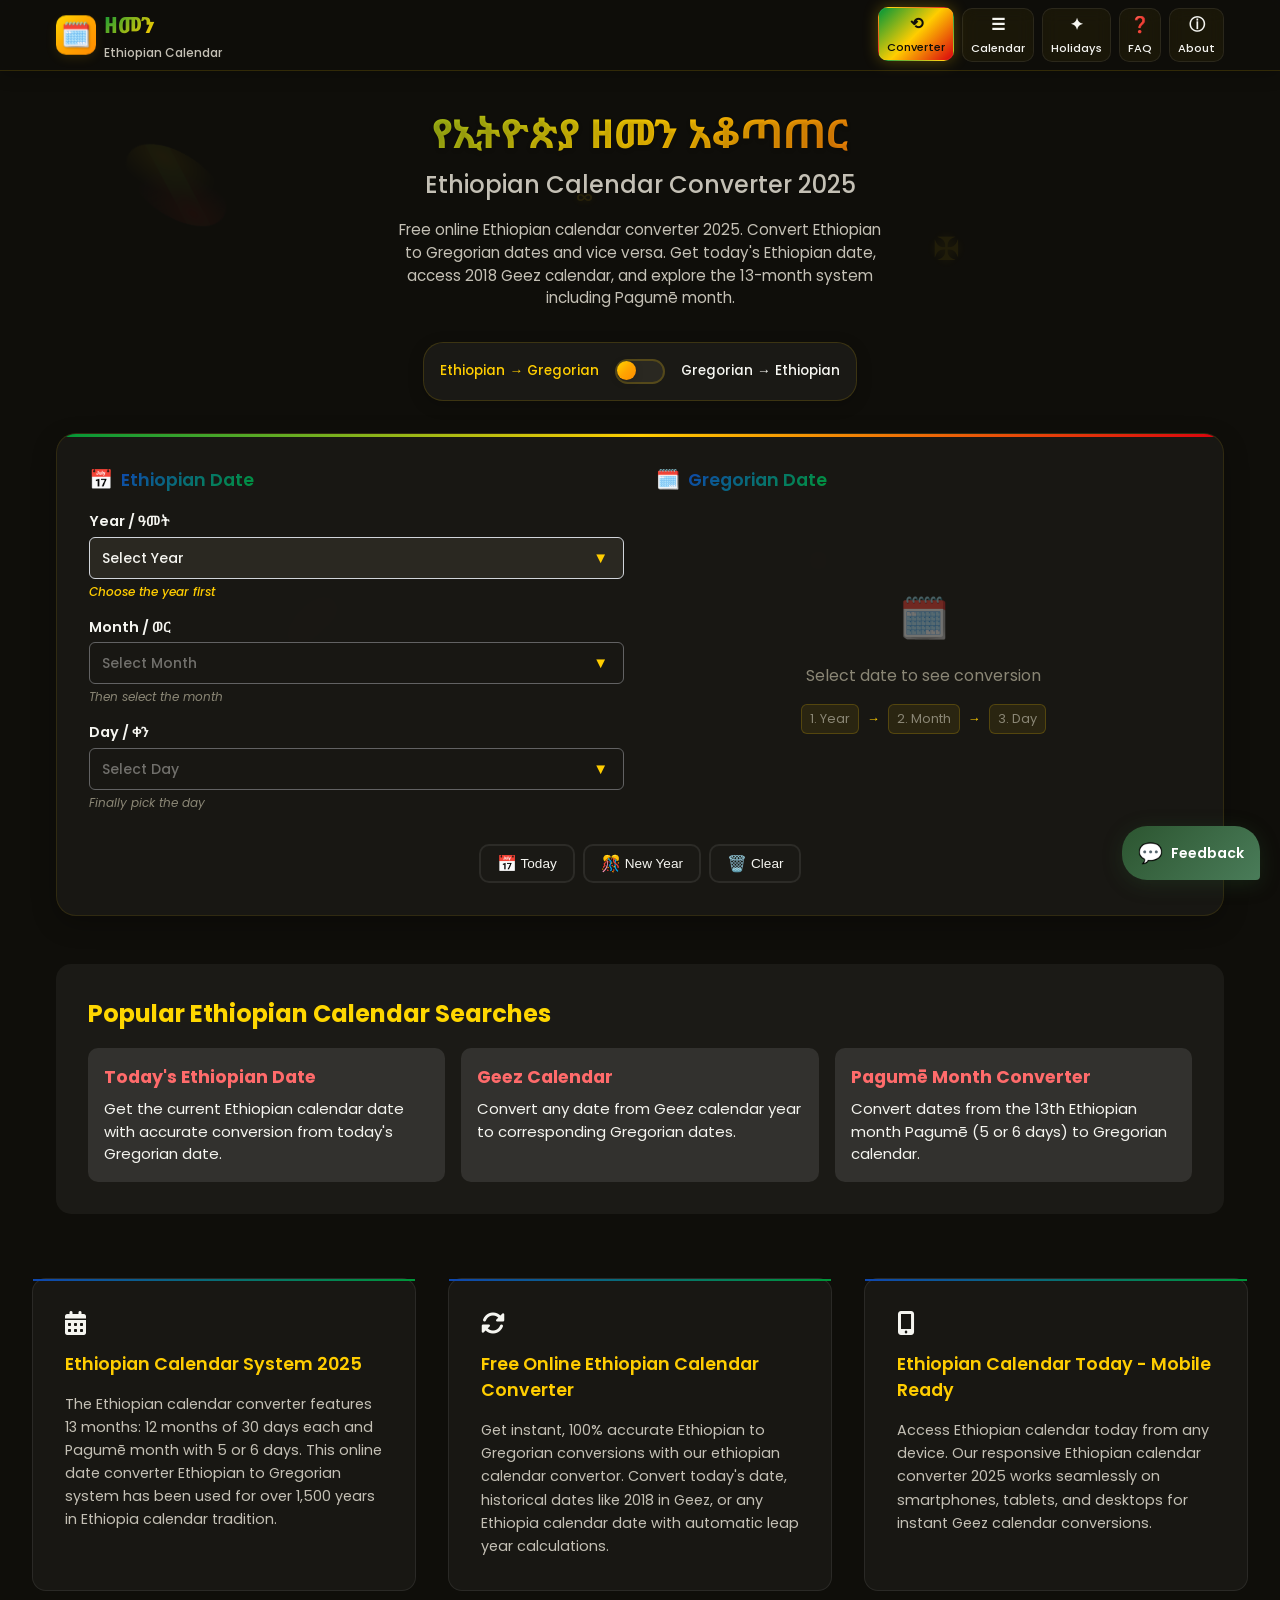
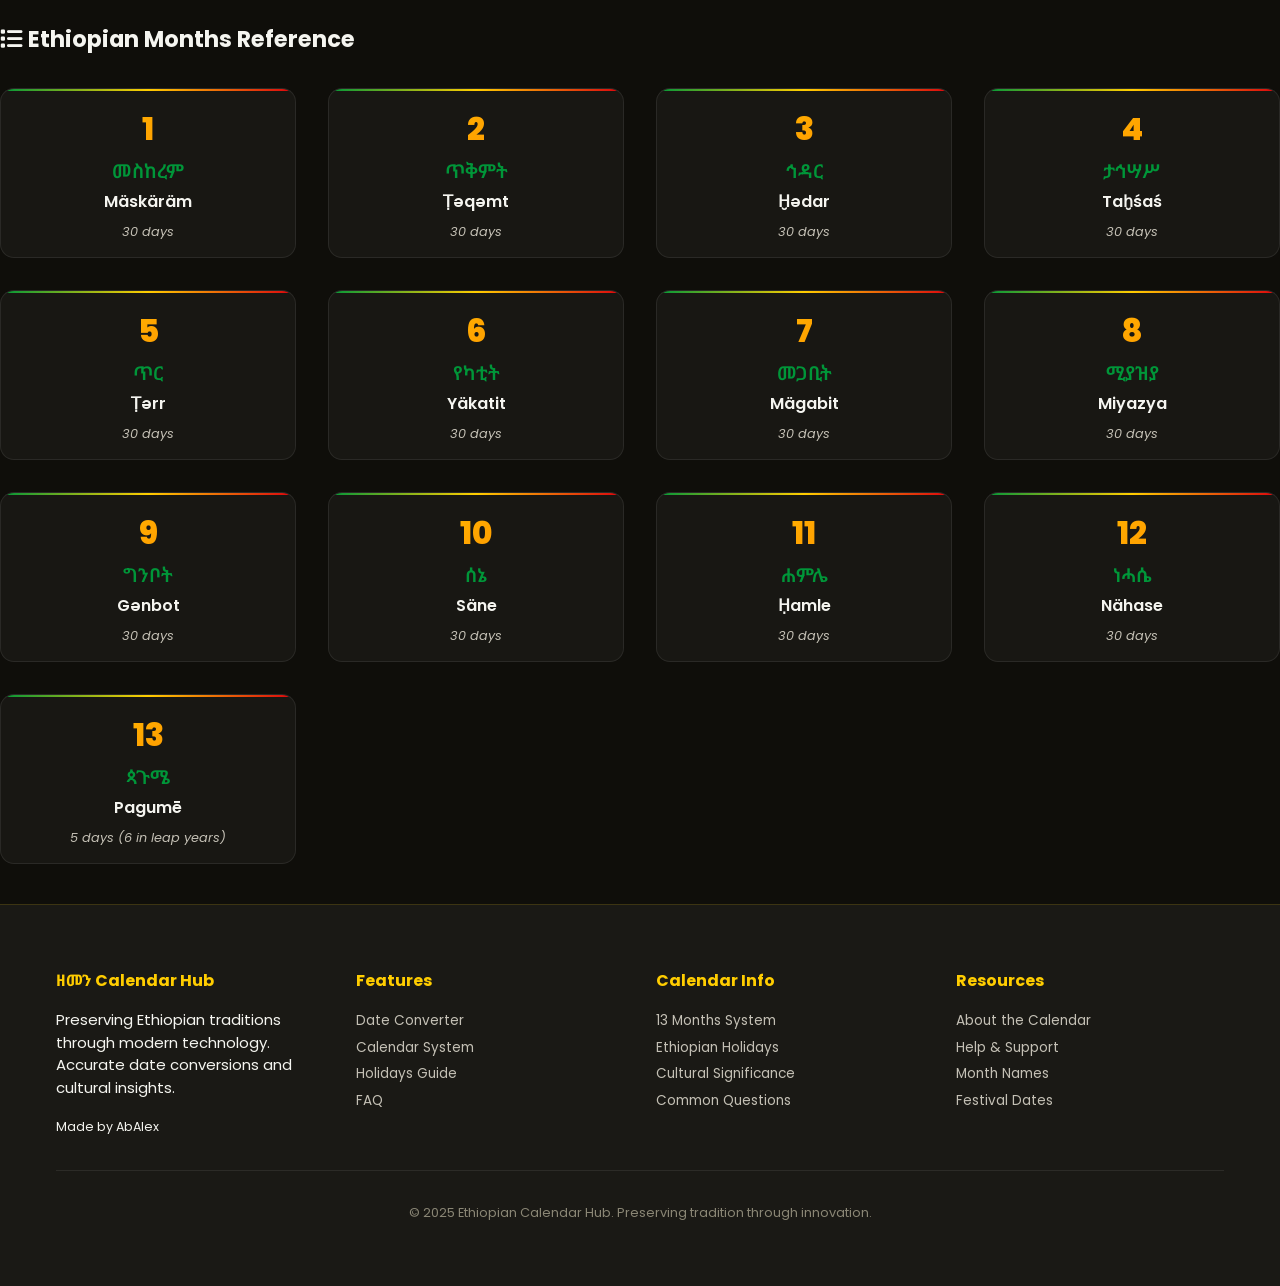
==== commit 7d13881a: "change" ====
--- a/calendar_convertor/index.html
+++ b/calendar_convertor/index.html
@@ -1,401 +1,990 @@
-<!DOCTYPE html>
-<html lang="en" prefix="og: http://ogp.me/ns#">
-<head>
-    <meta charset="UTF-8">
-    <meta name="viewport" content="width=device-width, initial-scale=1.0">
-    <title>Ethiopian Calendar Converter - Free Online Date Conversion Tool 2025</title>
-    
-    <meta name="description" content="Free Ethiopian Calendar Converter tool. Convert Ethiopian dates to Gregorian and vice versa instantly. Supports all 13 Ethiopian months, leap years, and historical dates. 100% accurate conversion.">
-    <meta name="keywords" content="Ethiopian calendar converter, Ethiopian to Gregorian date, Gregorian to Ethiopian, Ethiopian calendar 13 months, Ethiopian date converter online, Ge'ez calendar, Ethiopian new year converter, Pagume month">
-    <meta name="author" content="Ethiopian Calendar Converter">
-    <meta name="robots" content="index, follow, max-image-preview:large, max-snippet:-1, max-video-preview:-1">
-    <link rel="canonical" href="https://ethiopiancalender.up.railway.app/">
-    
-    <meta name="geo.region" content="ET-AA">
-    <meta name="geo.placename" content="Ethiopia">
-    <meta name="language" content="English">
-    <meta name="content-language" content="en">
-    
-    <meta property="og:site_name" content="Ethiopian Calendar Converter">
-    <meta property="og:type" content="website">
-    <meta property="og:title" content="Ethiopian Calendar Converter - Free Online Date Conversion Tool">
-    <meta property="og:description" content="Convert between Ethiopian and Gregorian calendars instantly. Supports 13 months, leap years, and historical dates. 100% accurate conversion algorithm.">
-    <meta property="og:url" content="https://ethiopiancalender.up.railway.app/">
-    <meta property="og:image" content="https://ethiopiancalender.up.railway.app/images/ethiopian-calendar-og.jpg">
-    <meta property="og:locale" content="en_US">
-    
-    <meta name="twitter:card" content="summary_large_image">
-    <meta name="twitter:title" content="Ethiopian Calendar Converter - Free Date Conversion">
-    <meta name="twitter:description" content="Convert Ethiopian dates to Gregorian and vice versa. Supports 13 months and leap years.">
-    <meta name="twitter:image" content="https://ethiopiancalender.up.railway.app/images/ethiopian-calendar-twitter.jpg">
-    <!-- Search Engine Verification -->
-    <meta name="google-site-verification" content="Npo4WJzxHBlAmNN4MKZSqR2tJ63Kqq06nM9rvLguT8o">
-    <meta name="msvalidate.01" content="E6A6EA55713349EF2F90EAAA36C9F965" />
-    
-    <link rel="icon" type="image/x-icon" href="static/css/img/favicon.png">
-    <link rel="apple-touch-icon" sizes="180x180" href="static/css/img/favicon.png">
-    <link rel="manifest" href="/manifest.json">
-    <meta name="theme-color" content="#6366f1">
-    
-    <link rel="preconnect" href="https://fonts.googleapis.com">
-    <link rel="preconnect" href="https://fonts.gstatic.com" crossorigin>
-
-    
-    
-    <link href="https://cdn.jsdelivr.net/npm/bootstrap@5.3.2/dist/css/bootstrap.min.css" rel="stylesheet">
-    <link href="https://cdnjs.cloudflare.com/ajax/libs/font-awesome/6.4.0/css/all.min.css" rel="stylesheet">
-    <link href="https://fonts.googleapis.com/css2?family=Inter:wght@300;400;500;600;700;800&display=swap" rel="stylesheet">
-    <link rel="stylesheet" href="static/css/styles.css">
-    
-    <script type="application/ld+json">
-    {
-        "@context": "https://schema.org",
-        "@type": "WebApplication",
-        "name": "Ethiopian Calendar Converter",
-        "description": "Free online tool to convert Ethiopian calendar dates to Gregorian dates and vice versa.",
-        "url": "https://ethiopiancalender.up.railway.app/",
-        "applicationCategory": "Utility",
-        "operatingSystem": "Any",
-        "offers": {
-            "@type": "Offer",
-            "price": "0",
-            "priceCurrency": "USD"
-        }
-    }
-    </script>
-</head>
-<body>
-    <a class="visually-hidden-focusable" href="#main-content">Skip to main content</a>
-
-    <nav class="navbar navbar-expand-lg navbar-dark" style="background: linear-gradient(135deg, #000000 0%, #1e293b 50%, #334155 100%); backdrop-filter: blur(10px); border-bottom: 2px solid rgba(99, 102, 241, 0.3);" role="navigation" aria-label="Main navigation">
-        <div class="container">
-            <a class="navbar-brand fw-bold d-flex align-items-center" href="/" style="color: #ffffff;" aria-label="Ethiopian Calendar Converter Home">
-                <i class="fas fa-calendar-alt me-2" style="color: #6366f1; font-size: 1.5rem;" aria-hidden="true"></i>
-                Ethiopian Calendar
-            </a>
-            <button class="navbar-toggler border-0" type="button" data-bs-toggle="collapse" data-bs-target="#navbarNav" aria-controls="navbarNav" aria-expanded="false" aria-label="Toggle navigation" style="box-shadow: none;">
-                <span class="navbar-toggler-icon"></span>
-            </button>
-            <div class="collapse navbar-collapse" id="navbarNav">
-                <ul class="navbar-nav ms-auto">
-                    <li class="nav-item">
-                        <a class="nav-link active px-3 rounded-pill me-2" href="/index.html" style="background: rgba(99, 102, 241, 0.2); color: #ffffff !important;" aria-current="page">
-                            <i class="fas fa-home me-1" aria-hidden="true"></i>Converter
-                        </a>
-                    </li>
-                    <li class="nav-item">
-                        <a class="nav-link px-3 rounded-pill me-2" href="about.html" style="transition: all 0.3s ease; color: rgba(255,255,255,0.8);" onmouseover="this.style.background='rgba(99, 102, 241, 0.1)'; this.style.color='#ffffff'" onmouseout="this.style.background='transparent'; this.style.color='rgba(255,255,255,0.8)'">
-                            <i class="fas fa-info-circle me-1" aria-hidden="true"></i>About
-                        </a>
-                    </li>
-                    <li class="nav-item">
-                        <a class="nav-link px-3 rounded-pill me-2" href="calendar-guide.html" style="transition: all 0.3s ease; color: rgba(255,255,255,0.8);" onmouseover="this.style.background='rgba(99, 102, 241, 0.1)'; this.style.color='#ffffff'" onmouseout="this.style.background='transparent'; this.style.color='rgba(255,255,255,0.8)'">
-                            <i class="fas fa-book me-1" aria-hidden="true"></i>Guide
-                        </a>
-                    </li>
-                    <li class="nav-item">
-                        <a class="nav-link px-3 rounded-pill me-2" href="faq.html" style="transition: all 0.3s ease; color: rgba(255,255,255,0.8);" onmouseover="this.style.background='rgba(99, 102, 241, 0.1)'; this.style.color='#ffffff'" onmouseout="this.style.background='transparent'; this.style.color='rgba(255,255,255,0.8)'">
-                            <i class="fas fa-question-circle me-1" aria-hidden="true"></i>FAQ
-                        </a>
-                    </li>
-                    <li class="nav-item">
-                        <a class="nav-link px-3 rounded-pill me-2" href="contact.html" style="transition: all 0.3s ease; color: rgba(255,255,255,0.8);" onmouseover="this.style.background='rgba(99, 102, 241, 0.1)'; this.style.color='#ffffff'" onmouseout="this.style.background='transparent'; this.style.color='rgba(255,255,255,0.8)'">
-                            <i class="fas fa-envelope me-1" aria-hidden="true"></i>Contact
-                        </a>
-                    </li>
-                </ul>
-            </div>
-        </div>
-    </nav>
-
-    <header class="main-header" role="banner">
-        <div class="header-container">
-            <div class="header-content">
-                <div class="header-icon" aria-hidden="true">
-                    <i class="fas fa-calendar-alt"></i>
-                </div>
-                <div class="header-text">
-                    <h1 class="header-title">Ethiopian Calendar Converter</h1>
-                    <p class="header-subtitle">Convert between Ethiopian and Gregorian calendars instantly with our free, accurate conversion tool.</p>
-                </div>
-            </div>
-            <div class="header-stats" aria-label="Ethiopian calendar statistics">
-                <div class="stat-item">
-                    <div class="stat-number">13</div>
-                    <div class="stat-label">Months</div>
-                </div>
-                <div class="stat-divider"></div>
-                <div class="stat-item">
-                    <div class="stat-number">365</div>
-                    <div class="stat-label">Days</div>
-                </div>
-                <div class="stat-divider"></div>
-                <div class="stat-item">
-                    <div class="stat-number">7-8</div>
-                    <div class="stat-label">Year Gap</div>
-                </div>
-            </div>
-        </div>
-    </header>
-
-    <main class="container" id="main-content" role="main">
-        <section class="calendar-mode-toggle" aria-label="Conversion direction selector" role="tablist">
-            <button class="toggle-option active" data-mode="eth-to-greg" role="tab" aria-selected="true" aria-controls="converter-panel">
-                <i class="fas fa-arrow-right" aria-hidden="true"></i> Ethiopian to Gregorian
-            </button>
-            <button class="toggle-option" data-mode="greg-to-eth" role="tab" aria-selected="false" aria-controls="converter-panel">
-                <i class="fas fa-arrow-left" aria-hidden="true"></i> Gregorian to Ethiopian
-            </button>
-        </section>
-
-        <section class="converter-container" id="converter-panel" role="tabpanel" aria-labelledby="conversion-heading">
-            <h2 id="conversion-heading" class="visually-hidden">Date Conversion Tool</h2>
-            
-            <article class="card" id="input-card">
-                <header class="card-header">
-                    <div class="card-icon" aria-hidden="true">
-                        <i class="fas fa-calendar-plus"></i>
-                    </div>
-                    <h3 class="card-title">Select Ethiopian Date</h3>
-                </header>
-                <div class="form-group">
-                    <label class="form-label" for="input-year">Choose Date Components</label>
-                    <div class="form-row" role="group" aria-labelledby="date-inputs">
-                        <div class="input-group">
-                            <label for="input-year" class="visually-hidden">Year</label>
-                            <select class="form-select" id="input-year" aria-label="Select year">
-                                <option value="">Year</option>
-                            </select>
-                            <i class="fas fa-chevron-down input-icon" aria-hidden="true"></i>
-                        </div>
-                        <div class="input-group">
-                            <label for="input-month" class="visually-hidden">Month</label>
-                            <select class="form-select" id="input-month" aria-label="Select month">
-                                <option value="">Month</option>
-                            </select>
-                            <i class="fas fa-chevron-down input-icon" aria-hidden="true"></i>
-                        </div>
-                        <div class="input-group">
-                            <label for="input-day" class="visually-hidden">Day</label>
-                            <select class="form-select" id="input-day" aria-label="Select day">
-                                <option value="">Day</option>
-                            </select>
-                            <i class="fas fa-chevron-down input-icon" aria-hidden="true"></i>
-                        </div>
-                    </div>
-                </div>
-                <div class="error-message" id="error-message" role="alert" aria-live="polite"></div>
-            </article>
-
-            <article class="card" id="output-card">
-                <header class="card-header">
-                    <div class="card-icon" aria-hidden="true">
-                        <i class="fas fa-calendar-check"></i>
-                    </div>
-                    <h3 class="card-title">Converted Gregorian Date</h3>
-                </header>
-                <div id="result-container" aria-live="polite">
-                    <div class="result-card" id="result" style="display: none;">
-                        <time class="result-date" id="result-date"></time>
-                        <div class="result-label" id="result-label">Gregorian Date</div>
-                    </div>
-                </div>
-            </article>
-        </section>
-
-        <section class="info-panel" aria-label="Ethiopian calendar information">
-            <h2 class="visually-hidden">Key Features and Information</h2>
-            <div class="info-grid">
-                <article class="info-item">
-                    <i class="fas fa-calendar-alt" aria-hidden="true"></i>
-                    <h3>Ethiopian Calendar System</h3>
-                    <p>The Ethiopian calendar features 13 months: 12 months of 30 days each and a 13th month (Pagumē) with 5 or 6 days, creating a unique and mathematically regular calendar system.</p>
-                </article>
-                <article class="info-item">
-                    <i class="fas fa-sync-alt" aria-hidden="true"></i>
-                    <h3>Instant Accurate Conversion</h3>
-                    <p>Get real-time, 100% accurate conversions with automatic leap year calculations and day-of-week computations based on official Ethiopian calendar algorithms.</p>
-                </article>
-                <article class="info-item">
-                    <i class="fas fa-mobile-alt" aria-hidden="true"></i>
-                    <h3>Mobile-Responsive Design</h3>
-                    <p>Enjoy seamless functionality across all devices - smartphones, tablets, and desktops with an intuitive, user-friendly interface.</p>
-                </article>
-            </div>
-        </section>
-
-        <section class="row mt-5" aria-label="About Ethiopian calendar">
-            <div class="col-md-12">
-                <div class="card border-0 shadow-sm" style="background: linear-gradient(135deg, #f8fafc 0%, #e2e8f0 100%);">
-                    <div class="card-body p-4">
-                        <h2 class="h3 mb-3 text-dark fw-bold">
-                            <i class="fas fa-info-circle text-primary me-2" aria-hidden="true"></i>
-                            Understanding the Ethiopian Calendar System
-                        </h2>
-                        <div class="row">
-                            <div class="col-md-8">
-                                <p class="text-muted mb-3">The Ethiopian calendar, also known as the Ge'ez calendar, is the principal calendar used in Ethiopia and Eritrea. It consists of 12 months of 30 days each, plus a 13th month called Pagumē with 5 days (6 in leap years). This unique system is approximately 7-8 years behind the Gregorian calendar due to different calculations of historical chronology.</p>
-                                
-                                <p class="text-muted mb-3">Ethiopian New Year (Enkutatash) falls on September 11th (or 12th in Gregorian leap years), marking the end of the rainy season and the beginning of spring in Ethiopia. The calendar is deeply rooted in Ethiopian Orthodox Christianity and ancient Coptic traditions.</p>
-
-                                <h4 class="h6 fw-bold text-primary mb-2">Key Characteristics:</h4>
-                                <ul class="list-unstyled mb-3">
-                                    <li class="mb-2"><i class="fas fa-check-circle text-success me-2" aria-hidden="true"></i><strong>13 Months:</strong> 12 months of exactly 30 days + Pagumē (5-6 days)</li>
-                                    <li class="mb-2"><i class="fas fa-check-circle text-success me-2" aria-hidden="true"></i><strong>Time Difference:</strong> 7-8 years behind Gregorian calendar</li>
-                                    <li class="mb-2"><i class="fas fa-check-circle text-success me-2" aria-hidden="true"></i><strong>New Year:</strong> September 11/12 (Gregorian calendar)</li>
-                                    <li class="mb-2"><i class="fas fa-check-circle text-success me-2" aria-hidden="true"></i><strong>Leap Years:</strong> Every 4 years, similar to Gregorian system</li>
-                                </ul>
-                            </div>
-                            <div class="col-md-4">
-                                <h4 class="h6 fw-bold text-primary mb-3">Converter Features:</h4>
-                                <ul class="list-unstyled mb-4">
-                                    <li class="mb-2"><i class="fas fa-star text-warning me-2" aria-hidden="true"></i>Bidirectional conversion</li>
-                                    <li class="mb-2"><i class="fas fa-star text-warning me-2" aria-hidden="true"></i>Historical date support</li>
-                                    <li class="mb-2"><i class="fas fa-star text-warning me-2" aria-hidden="true"></i>Leap year handling</li>
-                                    <li class="mb-2"><i class="fas fa-star text-warning me-2" aria-hidden="true"></i>Holiday presets</li>
-                                    <li class="mb-2"><i class="fas fa-star text-warning me-2" aria-hidden="true"></i>Mobile optimized</li>
-                                    <li class="mb-2"><i class="fas fa-star text-warning me-2" aria-hidden="true"></i>Free forever</li>
-                                </ul>
-
-                                <div class="bg-primary bg-opacity-10 p-3 rounded">
-                                    <h5 class="h6 fw-bold text-primary mb-2">Popular Uses:</h5>
-                                    <ul class="list-unstyled small mb-0">
-                                        <li class="mb-1">• Event planning</li>
-                                        <li class="mb-1">• Academic research</li>
-                                        <li class="mb-1">• Genealogy studies</li>
-                                        <li class="mb-1">• Cultural celebrations</li>
-                                        <li class="mb-1">• Business scheduling</li>
-                                    </ul>
-                                </div>
-                            </div>
-                        </div>
-                    </div>
-                </div>
-            </div>
-        </section>
-
-        <section class="row mt-4" aria-label="Ethiopian months reference">
-            <div class="col-md-12">
-                <div class="card border-0 shadow-sm">
-                    <div class="card-header bg-primary text-white">
-                        <h2 class="h4 mb-0">
-                            <i class="fas fa-list me-2" aria-hidden="true"></i>
-                            Ethiopian Months Reference
-                        </h2>
-                    </div>
-                    <div class="card-body p-4">
-                        <div class="row">
-                            <div class="col-md-6">
-                                <h3 class="h6 fw-bold mb-3">Months 1-7:</h3>
-                                <ul class="list-unstyled">
-                                    <li class="mb-2"><strong>1. Mäskäräm (መስከረም)</strong> - 30 days</li>
-                                    <li class="mb-2"><strong>2. Ṭəqəmt (ጥቅምት)</strong> - 30 days</li>
-                                    <li class="mb-2"><strong>3. Ḫədar (ኅዳር)</strong> - 30 days</li>
-                                    <li class="mb-2"><strong>4. Taḫśaś (ታኅሣሥ)</strong> - 30 days</li>
-                                    <li class="mb-2"><strong>5. Ṭərr (ጥር)</strong> - 30 days</li>
-                                    <li class="mb-2"><strong>6. Yäkatit (የካቲት)</strong> - 30 days</li>
-                                    <li class="mb-2"><strong>7. Mägabit (መጋቢት)</strong> - 30 days</li>
-                                </ul>
-                            </div>
-                            <div class="col-md-6">
-                                <h3 class="h6 fw-bold mb-3">Months 8-13:</h3>
-                                <ul class="list-unstyled">
-                                    <li class="mb-2"><strong>8. Miyazya (ሚያዝያ)</strong> - 30 days</li>
-                                    <li class="mb-2"><strong>9. Gənbot (ግንቦት)</strong> - 30 days</li>
-                                    <li class="mb-2"><strong>10. Säne (ሰኔ)</strong> - 30 days</li>
-                                    <li class="mb-2"><strong>11. Ḥamle (ሐምሌ)</strong> - 30 days</li>
-                                    <li class="mb-2"><strong>12. Nähase (ነሓሴ)</strong> - 30 days</li>
-                                    <li class="mb-2"><strong>13. Pagumē (ጳጉሜ)</strong> - 5 days (6 in leap years)</li>
-                                </ul>
-                            </div>
-                        </div>
-                    </div>
-                </div>
-            </div>
-        </section>
-    </main>
-
-    <button class="swap-button" id="swap-mode" title="Switch conversion direction" aria-label="Switch between Ethiopian to Gregorian and Gregorian to Ethiopian conversion">
-        <i class="fas fa-exchange-alt" aria-hidden="true"></i>
-    </button>
-<footer class="mt-5 py-4" style="background: linear-gradient(135deg, #000000 0%, #1e293b 100%); color: #ffffff;" role="contentinfo">
-    <div class="container">
-        <div class="row">
-            <div class="col-md-6">
-                <h3 class="h5 fw-bold mb-3">
-                    <i class="fas fa-calendar-alt me-2" style="color: #6366f1;" aria-hidden="true"></i>
-                    Ethiopian Calendar Converter
-                </h3>
-                <p class="text-light opacity-75 mb-3">Free, accurate online tool for converting Ethiopian calendar dates to Gregorian dates and vice versa. Supporting the global Ethiopian community since 2024.</p>
-                <div class="d-flex gap-3">
-                    <a href="https://facebook.com/EthiopianCalendarConverter" class="text-light opacity-75" aria-label="Facebook page" title="Follow us on Facebook">
-                        <i class="fab fa-facebook-f" aria-hidden="true"></i>
-                    </a>
-                    <a href="https://twitter.com/EthiopianCalConv" class="text-light opacity-75" aria-label="Twitter profile" title="Follow us on Twitter">
-                        <i class="fab fa-twitter" aria-hidden="true"></i>
-                    </a>
-                    <a href="https://instagram.com/ethiopian_calendar" class="text-light opacity-75" aria-label="Instagram profile" title="Follow us on Instagram">
-                        <i class="fab fa-instagram" aria-hidden="true"></i>
-                    </a>
-                </div>
-            </div>
-
-            <div class="col-md-3">
-                <h4 class="h6 fw-semibold mb-3">Quick Links</h4>
-                <ul class="list-unstyled">
-                    <li><a href="about.html" class="text-light opacity-75 text-decoration-none">About Us</a></li>
-                    <li><a href="calendar-guide.html" class="text-light opacity-75 text-decoration-none">Calendar Guide</a></li>
-                    <li><a href="faq.html" class="text-light opacity-75 text-decoration-none">FAQ</a></li>
-                    <li><a href="contact.html" class="text-light opacity-75 text-decoration-none">Contact</a></li>
-                </ul>
-            </div>
-
-            <div class="col-md-3">
-                <h4 class="h6 fw-semibold mb-3">Resources</h4>
-                <ul class="list-unstyled">
-                    <li><a href="sitemap.xml" class="text-light opacity-75 text-decoration-none">Sitemap</a></li>
-                </ul>
-            </div>
-        </div>
-
-        <hr class="my-4 opacity-25">
-
-        <div class="row align-items-center">
-            <div class="col-md-6">
-                <p class="mb-0 text-light opacity-50">&copy; 2025 Ethiopian Calendar Converter. All rights reserved.</p>
-            </div>
-            <div class="col-md-6 text-md-end">
-                <small class="text-light opacity-50">Made By AbAlex</small>
-            </div>
-        </div>
-    </div>
-</footer>
-
-    <!-- Scripts -->
-    <script src="https://cdn.jsdelivr.net/npm/bootstrap@5.3.2/dist/js/bootstrap.bundle.min.js" integrity="sha384-C6RzsynM9kWDrMNeT87bh95OGNyZPhcTNXj1NW7RuBCsyN/o0jlpcV8Qyq46cDfL" crossorigin="anonymous"></script>
-    <script src="static/js/script.js"></script>
-
-
-<!-- Google tag (gtag.js) -->
-<script async src="https://www.googletagmanager.com/gtag/js?id=G-XL9FGWS21S"></script>
-<script>
-  window.dataLayer = window.dataLayer || [];
-  function gtag(){dataLayer.push(arguments);}
-  gtag('js', new Date());
-
-  gtag('config', 'G-XL9FGWS21S');
-</script>
-
-    <script>
-        if ('serviceWorker' in navigator) {
-            window.addEventListener('load', function() {
-                navigator.serviceWorker.register('/sw.js').then(function(registration) {
-                    console.log('ServiceWorker registration successful');
-                }, function(err) {
-                    console.log('ServiceWorker registration failed: ', err);
-                });
-            });
-        }
-    </script>
-</body>
+<!DOCTYPE html>
+<html lang="en">
+<head>
+    <meta charset="UTF-8">
+    <meta name="viewport" content="width=device-width, initial-scale=1.0">
+    <title>Ethiopian Calendar Converter 2025 - Free Online Date Converter | Geez Calendar | ዘመን</title>
+    
+    <!-- SEO Meta Tags -->
+    <meta name="description" content="Free Ethiopian Calendar Converter 2025. Convert Ethiopian to Gregorian dates online instantly. Includes 2018 Geez calendar, Pagumē month, today's Ethiopian date. 100% accurate conversions with 13-month system.">
+    <meta name="keywords" content="ethiopian calendar converter, ethiopian calendar 2025, online date converter ethiopian to gregorian calendar, ethiopian calendar convertor, ethiopia calendar, ethiopian calendar today, 2018 in geez, pagumē, geez calendar converter, calendario etiope conversione, ethiopian to gregorian, 13 months calendar">
+    <meta name="author" content="Ethiopian Calendar Converter">
+    <meta name="author" content="Ethiopian Calendar Hub">
+    <meta name="robots" content="index, follow">
+    <link rel="canonical" href="https://ethiopiancalender.up.railway.app/">
+    
+    <!-- Open Graph -->
+    <meta property="og:title" content="Ethiopian Calendar Converter - ዘመን">
+    <meta property="og:description" content="Accurate Ethiopian to Gregorian calendar conversion tool with cultural insights">
+    <meta property="og:type" content="website">
+    <meta property="og:url" content="https://ethiopiancalender.up.railway.app/">
+    <meta property="og:image" content="https://ethiopiancalender.up.railway.app/images/og-image.jpg">
+    
+    <!-- Twitter Card -->
+    <meta name="twitter:card" content="summary_large_image">
+    <meta name="twitter:title" content="Ethiopian Calendar Converter - ዘመን">
+    <meta name="twitter:description" content="Convert dates between Ethiopian and Gregorian calendars accurately">
+        
+    <link rel="icon" type="image/x-icon" href="static/img/favicon.png">
+    <link rel="apple-touch-icon" sizes="180x180" href="img/favicon.png">
+    <meta name="theme-color" content="#6366f1">
+    <!-- Fonts -->
+    <link rel="preconnect" href="https://fonts.googleapis.com">
+    <link rel="preconnect" href="https://fonts.gstatic.com" crossorigin>
+    <link href="https://fonts.googleapis.com/css2?family=Poppins:wght@300;400;500;600;700;800&family=Noto+Sans+Ethiopic:wght@300;400;500;600;700;800&display=swap" rel="stylesheet">
+    <link rel="stylesheet" href="https://cdnjs.cloudflare.com/ajax/libs/font-awesome/6.4.0/css/all.min.css">
+    <link rel="stylesheet" href="static/styles.css">
+    
+    <!-- Enhanced Structured Data -->
+    <script type="application/ld+json">
+    {
+        "@context": "https://schema.org",
+        "@type": "WebApplication",
+        "name": "Ethiopian Calendar Converter 2025",
+        "description": "Free online Ethiopian calendar converter. Convert Ethiopian to Gregorian dates, get today's Ethiopian date, 2018 Geez calendar conversions",
+        "url": "https://ethiopiancalender.up.railway.app/",
+        "applicationCategory": "UtilityApplication",
+        "operatingSystem": "Any",
+        "keywords": ["ethiopian calendar converter", "ethiopian calendar 2025", "pagumē", "geez calendar", "ethiopian calendar today"],
+        "offers": {
+            "@type": "Offer",
+            "price": "0",
+            "priceCurrency": "USD"
+        },
+        "featureList": [
+            "Ethiopian to Gregorian date conversion",
+            "Gregorian to Ethiopian date conversion", 
+            "Today's Ethiopian date",
+            "2018 Geez calendar support",
+            "Pagumē month conversions",
+            "13-month calendar system"
+        ]
+    }
+    </script>
+</head>
+<body>
+    <!-- 3D Background Elements -->
+    <div class="background-3d">
+        <div class="traditional-pattern pattern-1"></div>
+        <div class="traditional-pattern pattern-2"></div>
+        <div class="traditional-pattern pattern-3"></div>
+        <div class="floating-cross cross-1">✠</div>
+        <div class="floating-cross cross-2">✠</div>
+        <div class="floating-cross cross-3">☩</div>
+        <div class="traditional-ornament ornament-1">∞</div>
+        <div class="traditional-ornament ornament-2">⋄</div>
+        <div class="traditional-ornament ornament-3">✶</div>
+    </div>
+
+    <!-- Navigation -->
+    <nav class="nav-header">
+        <div class="nav-content">
+            <div class="logo" onclick="showPage('converter')">
+                <div class="logo-icon">
+                    <div class="cross-symbol">🗓️</div>
+                </div>
+                <div class="logo-text">
+                    <span class="logo-title">ዘመን</span>
+                    <span class="logo-subtitle">Ethiopian Calendar</span>
+                </div>
+            </div>
+            
+            <ul class="nav-menu">
+                <li class="nav-item active" data-page="converter">
+                    <div class="nav-icon">⟲</div>
+                    <span>Converter</span>
+                </li>
+                <li class="nav-item" data-page="calendar">
+                    <div class="nav-icon">☰</div>
+                    <span>Calendar</span>
+                </li>
+                <li class="nav-item" data-page="holidays">
+                    <div class="nav-icon">✦</div>
+                    <span>Holidays</span>
+                </li>
+                <li class="nav-item" data-page="faq">
+                    <div class="nav-icon">❓</div>
+                    <span>FAQ</span>
+                </li>
+                <li class="nav-item" data-page="about">
+                    <div class="nav-icon">ⓘ</div>
+                    <span>About</span>
+                </li>
+            </ul>
+
+            <div class="mobile-menu-toggle">
+                <span></span>
+                <span></span>
+                <span></span>
+            </div>
+        </div>
+    </nav>
+
+    <!-- Mobile Navigation -->
+    <div class="mobile-nav">
+        <ul class="mobile-nav-menu">
+            <li class="mobile-nav-item" data-page="converter">
+                <div class="nav-icon">⟲</div>
+                <span>Convert</span>
+            </li>
+            <li class="mobile-nav-item" data-page="calendar">
+                <div class="nav-icon">☰</div>
+                <span>Calendar</span>
+            </li>
+            <li class="mobile-nav-item" data-page="holidays">
+                <div class="nav-icon">✦</div>
+                <span>Holidays</span>
+            </li>
+            <li class="mobile-nav-item" data-page="faq">
+                <div class="nav-icon">❓</div>
+                <span>FAQ</span>
+            </li>
+            <li class="mobile-nav-item" data-page="about">
+                <div class="nav-icon">ⓘ</div>
+                <span>About</span>
+            </li>
+        </ul>
+    </div>
+
+    <!-- Main Content -->
+    <main>
+        <!-- Converter Page -->
+        <section id="converter" class="page-section active">
+            <div class="container">
+                <div class="page-header">
+                    <h1 class="page-title">
+                        <span class="title-amharic">የኢትዮጵያ ዘመን አቆጣጠር</span>
+                        <span class="title-english">Ethiopian Calendar Converter 2025</span>
+                    </h1>
+                    <p class="page-description">Free online Ethiopian calendar converter 2025. Convert Ethiopian to Gregorian dates and vice versa. Get today's Ethiopian date, access 2018 Geez calendar, and explore the 13-month system including Pagumē month.</p>
+                </div>
+
+                <div class="converter-container">
+                    <!-- Mode Switcher -->
+                    <div class="mode-switcher">
+                        <div class="switch-container">
+                            <span class="switch-label left active">Ethiopian → Gregorian</span>
+                            <div class="switch-toggle" onclick="switchMode()">
+                                <div class="switch-knob"></div>
+                                <div class="switch-bg"></div>
+                            </div>
+                            <span class="switch-label right">Gregorian → Ethiopian</span>
+                        </div>
+                    </div>
+
+                    <!-- Converter Panel -->
+                    <div class="converter-panel">
+                        <div class="converter-grid">
+                            <!-- Input Section -->
+                            <div class="input-section">
+                                <div class="section-header">
+                                    <div class="section-icon">📅</div>
+                                    <h3 class="section-title" id="input-title">Ethiopian Date</h3>
+                                </div>
+
+                                <div class="input-grid">
+                                    <div class="input-group year-group">
+                                        <label class="input-label">Year / ዓመት</label>
+                                        <div class="select-container">
+                                            <select id="input-year" class="form-select">
+                                                <option value="">Select Year</option>
+                                            </select>
+                                            <div class="select-arrow">▼</div>
+                                        </div>
+                                        <div class="input-guide">Choose the year first</div>
+                                    </div>
+
+                                    <div class="input-group month-group">
+                                        <label class="input-label">Month / ወር</label>
+                                        <div class="select-container">
+                                            <select id="input-month" class="form-select" disabled>
+                                                <option value="">Select Month</option>
+                                            </select>
+                                            <div class="select-arrow">▼</div>
+                                        </div>
+                                        <div class="input-guide">Then select the month</div>
+                                    </div>
+
+                                    <div class="input-group day-group">
+                                        <label class="input-label">Day / ቀን</label>
+                                        <div class="select-container">
+                                            <select id="input-day" class="form-select" disabled>
+                                                <option value="">Select Day</option>
+                                            </select>
+                                            <div class="select-arrow">▼</div>
+                                        </div>
+                                        <div class="input-guide">Finally pick the day</div>
+                                    </div>
+                                </div>
+                            </div>
+
+                            <!-- Output Section -->
+                            <div class="output-section">
+                                <div class="section-header">
+                                    <div class="section-icon">🗓️</div>
+                                    <h3 class="section-title" id="output-title">Gregorian Date</h3>
+                                </div>
+
+                                <div class="result-container">
+                                    <div class="result-placeholder" id="result-placeholder">
+                                        <div class="placeholder-icon">🗓️</div>
+                                        <p class="placeholder-text">Select date to see conversion</p>
+                                        <div class="placeholder-steps">
+                                            <span class="step">1. Year</span>
+                                            <span class="step-arrow">→</span>
+                                            <span class="step">2. Month</span>
+                                            <span class="step-arrow">→</span>
+                                            <span class="step">3. Day</span>
+                                        </div>
+                                    </div>
+
+                                    <div class="result-display" id="result-display">
+                                        <div class="result-header">
+                                            <div class="result-icon">📊</div>
+                                            <span class="result-title">Conversion Result</span>
+                                        </div>
+                                        
+                                        <div class="result-grid">
+                                            <div class="result-card year-card">
+                                                <div class="result-label">Year</div>
+                                                <div class="result-value" id="result-year">-</div>
+                                                <div class="result-amharic" id="result-year-amharic"></div>
+                                            </div>
+                                            
+                                            <div class="result-card month-card">
+                                                <div class="result-label">Month</div>
+                                                <div class="result-value" id="result-month">-</div>
+                                                <div class="result-amharic" id="result-month-amharic"></div>
+                                            </div>
+                                            
+                                            <div class="result-card day-card">
+                                                <div class="result-label">Day</div>
+                                                <div class="result-value" id="result-day">-</div>
+                                                <div class="result-amharic" id="result-day-amharic"></div>
+                                            </div>
+                                            
+                                            <div class="result-card weekday-card">
+                                                <div class="result-label">Weekday</div>
+                                                <div class="result-value" id="result-weekday">-</div>
+                                                <div class="result-amharic" id="result-weekday-amharic"></div>
+                                            </div>
+                                        </div>
+
+                                        <div class="full-date-display">
+                                            <div class="full-date-label">Complete Date</div>
+                                            <div class="full-date-value" id="full-date-display">-</div>
+                                        </div>
+                                    </div>
+                                </div>
+                            </div>
+                        </div>
+
+                        <!-- Quick Actions -->
+                        <div class="quick-actions">
+                            <button class="quick-btn" onclick="setToday()">
+                                <div class="btn-icon">📅</div>
+                                <span>Today</span>
+                            </button>
+                            <button class="quick-btn" onclick="setNewYear()">
+                                <div class="btn-icon">🎊</div>
+                                <span >New Year</span>
+                            </button>
+                            <button class="quick-btn" onclick="clearDate()">
+                                <div class="btn-icon">🗑️</div>
+                                <span>Clear</span>
+                            </button>
+                        </div>
+                    </div>
+                </div>
+
+                <!-- Popular Searches Section -->
+                <section class="popular-searches" style="margin-top: 3rem; padding: 2rem; background: rgba(255,255,255,0.05); border-radius: 15px;">
+                    <h2 style="color: #ffd700; margin-bottom: 1rem; font-size: 1.5rem;">Popular Ethiopian Calendar Searches</h2>
+                    <div style="display: grid; grid-template-columns: repeat(auto-fit, minmax(250px, 1fr)); gap: 1rem;">
+                        <div class="search-item" style="padding: 1rem; background: rgba(255,255,255,0.1); border-radius: 10px;">
+                            <h3 style="color: #ff6b6b; margin-bottom: 0.5rem;">Today's Ethiopian Date</h3>
+                            <p>Get the current Ethiopian calendar date with accurate conversion from today's Gregorian date.</p>
+                        </div>
+                        <div class="search-item" style="padding: 1rem; background: rgba(255,255,255,0.1); border-radius: 10px;">
+                            <h3 style="color: #ff6b6b; margin-bottom: 0.5rem;">Geez Calendar</h3>
+                            <p>Convert any date from  Geez calendar year to corresponding Gregorian dates.</p>
+                        </div>
+                        <div class="search-item" style="padding: 1rem; background: rgba(255,255,255,0.1); border-radius: 10px;">
+                            <h3 style="color: #ff6b6b; margin-bottom: 0.5rem;">Pagumē Month Converter</h3>
+                            <p>Convert dates from the 13th Ethiopian month Pagumē (5 or 6 days) to Gregorian calendar.</p>
+                        </div>
+                    </div>
+                </section>
+            </div>
+
+            <!-- Floating Message/Feedback Box -->
+            <div class="floating-message-container" id="floating-message-container">
+                <!-- Toggle Button -->
+                <div class="message-toggle" onclick="toggleMessageBox()">
+                    <div class="toggle-icon" id="toggle-icon">💬</div>
+                    <div class="toggle-text">Feedback</div>
+                    <!-- <div class="notification-badge" id="notification-badge"></div> -->
+                </div>
+
+                <!-- Message Box -->
+                <div class="message-box" id="message-box">
+                    <div class="message-header">
+                        <div class="message-title">
+                            <span class="title-icon">📧</span>
+                            <h3>Messages & Feedback / መልዕክቶች እና አስተያየት</h3>
+                        </div>
+                        <button class="close-btn" onclick="closeMessageBox()">×</button>
+                    </div>
+
+                    <div class="message-tabs">
+                        <button class="tab-btn" onclick="switchTab('feedback')" id="feedback-tab">
+                            <span class="tab-icon">✍️</span>
+                            Send Feedback
+                        </button>
+                    </div>
+
+                    <!-- Feedback Tab Content -->
+<div class="tab-content" id="feedback-content">
+<form id="contactForm" class="feedback-form needs-validation" method="POST" novalidate>
+  <div class="form-group">
+    <label class="form-label">Feedback Type / የአስተያየት አይነት</label>
+    <select class="form-select" id="feedback-type" name="type" required>
+      <option value="">Choose feedback type</option>
+      <option value="bug">🐛 Bug Report / ስህተት ሪፖርት</option>
+      <option value="suggestion">💡 Suggestion / ጥቆማ</option>
+      <option value="question">❓ Question / ጥያቄ</option>
+      <option value="compliment">👏 Compliment / አድናቆት</option>
+      <option value="other">📝 Other / ሌላ</option>
+    </select>
+  </div>
+
+  <div class="form-group">
+    <label class="form-label">Your Name (Optional) / ስምዎ</label>
+    <input type="text" class="form-input" id="feedback-name" name="name" placeholder="Enter your name">
+  </div>
+
+  <div class="form-group">
+    <label class="form-label">Email (Optional) / ኢሜይል</label>
+    <input type="email" class="form-input" id="feedback-email" name="email" placeholder="your@email.com">
+  </div>
+
+  <div class="form-group">
+    <label class="form-label">Message / መልእክት</label>
+    <textarea class="form-textarea" id="feedback-message" name="message" rows="4" placeholder="Share your thoughts..." required></textarea>
+    <div class="character-count">
+      <span id="char-count">0</span>/500 characters
+    </div>
+  </div>
+
+  <div class="form-group">
+    <label class="checkbox-label">
+      <input type="checkbox" id="feedback-newsletter" name="newsletter">
+      <span class="checkbox-custom"></span>
+      Subscribe to updates about Ethiopian Calendar
+    </label>
+  </div>
+
+  <div class="mt-4 d-grid">
+    <button type="submit" class="btn btn-primary btn-lg">
+      <i class="fas fa-paper-plane me-2"></i> Send Message
+    </button>
+  </div>
+
+  <!-- Success/Error messages -->
+  <div id="formResponse" class="mt-3"></div>
+</form>
+</div>
+
+                </div>
+            </div>
+
+            <div>
+                <!-- Info Cards Section -->
+                <section class="info-cards" aria-label="Ethiopian calendar information">
+                    <h2 class="sr-only">Key Features and Information</h2>
+                    <article class="info-card text-center">
+                        <i class="fas fa-calendar-alt card-icon" aria-hidden="true"></i>
+                        <h3>Ethiopian Calendar System 2025</h3>
+                        <p>The Ethiopian calendar converter features 13 months: 12 months of 30 days each and Pagumē month with 5 or 6 days. This online date converter Ethiopian to Gregorian system has been used for over 1,500 years in Ethiopia calendar tradition.</p>
+                    </article>
+                    <article class="info-card text-center">
+                        <i class="fas fa-sync-alt card-icon" aria-hidden="true"></i>
+                        <h3>Free Online Ethiopian Calendar Converter</h3>
+                        <p>Get instant, 100% accurate Ethiopian to Gregorian conversions with our ethiopian calendar convertor. Convert today's date, historical dates like 2018 in Geez, or any Ethiopia calendar date with automatic leap year calculations.</p>
+                    </article>
+                    <article class="info-card text-center">
+                        <i class="fas fa-mobile-alt card-icon" aria-hidden="true"></i>
+                        <h3>Ethiopian Calendar Today - Mobile Ready</h3>
+                        <p>Access Ethiopian calendar today from any device. Our responsive Ethiopian calendar converter 2025 works seamlessly on smartphones, tablets, and desktops for instant Geez calendar conversions.</p>
+                    </article>
+                </section>
+
+                <!-- Ethiopian Months Reference -->
+                <section class="months-showcase mt-8" aria-label="Ethiopian months reference">
+                    <h2 class="flex items-center text-xl font-bold text-eth-yellow mb-4 mt-4">
+                        <i class="fas fa-list mr-2" aria-hidden="true"></i>
+                        Ethiopian Months Reference
+                    </h2>
+                    <div class="months-grid">
+                        <div class="month-card">
+                            <div class="month-number">1</div>
+                            <div class="month-name-amharic">መስከረም</div>
+                            <div class="month-name-latin">Mäskäräm</div>
+                            <div class="month-greg-equiv">30 days</div>
+                        </div>
+                        <div class="month-card">
+                            <div class="month-number">2</div>
+                            <div class="month-name-amharic">ጥቅምት</div>
+                            <div class="month-name-latin">Ṭəqəmt</div>
+                            <div class="month-greg-equiv">30 days</div>
+                        </div>
+                        <div class="month-card">
+                            <div class="month-number">3</div>
+                            <div class="month-name-amharic">ኅዳር</div>
+                            <div class="month-name-latin">Ḫədar</div>
+                            <div class="month-greg-equiv">30 days</div>
+                        </div>
+                        <div class="month-card">
+                            <div class="month-number">4</div>
+                            <div class="month-name-amharic">ታኅሣሥ</div>
+                            <div class="month-name-latin">Taḫśaś</div>
+                            <div class="month-greg-equiv">30 days</div>
+                        </div>
+                        <div class="month-card">
+                            <div class="month-number">5</div>
+                            <div class="month-name-amharic">ጥር</div>
+                            <div class="month-name-latin">Ṭərr</div>
+                            <div class="month-greg-equiv">30 days</div>
+                        </div>
+                        <div class="month-card">
+                            <div class="month-number">6</div>
+                            <div class="month-name-amharic">የካቲት</div>
+                            <div class="month-name-latin">Yäkatit</div>
+                            <div class="month-greg-equiv">30 days</div>
+                        </div>
+                        <div class="month-card">
+                            <div class="month-number">7</div>
+                            <div class="month-name-amharic">መጋቢት</div>
+                            <div class="month-name-latin">Mägabit</div>
+                            <div class="month-greg-equiv">30 days</div>
+                        </div>
+                        <div class="month-card">
+                            <div class="month-number">8</div>
+                            <div class="month-name-amharic">ሚያዝያ</div>
+                            <div class="month-name-latin">Miyazya</div>
+                            <div class="month-greg-equiv">30 days</div>
+                        </div>
+                        <div class="month-card">
+                            <div class="month-number">9</div>
+                            <div class="month-name-amharic">ግንቦት</div>
+                            <div class="month-name-latin">Gənbot</div>
+                            <div class="month-greg-equiv">30 days</div>
+                        </div>
+                        <div class="month-card">
+                            <div class="month-number">10</div>
+                            <div class="month-name-amharic">ሰኔ</div>
+                            <div class="month-name-latin">Säne</div>
+                            <div class="month-greg-equiv">30 days</div>
+                        </div>
+                        <div class="month-card">
+                            <div class="month-number">11</div>
+                            <div class="month-name-amharic">ሐምሌ</div>
+                            <div class="month-name-latin">Ḥamle</div>
+                            <div class="month-greg-equiv">30 days</div>
+                        </div>
+                        <div class="month-card">
+                            <div class="month-number">12</div>
+                            <div class="month-name-amharic">ነሓሴ</div>
+                            <div class="month-name-latin">Nähase</div>
+                            <div class="month-greg-equiv">30 days</div>
+                        </div>
+                        <div class="month-card">
+                            <div class="month-number">13</div>
+                            <div class="month-name-amharic">ጳጉሜ</div>
+                            <div class="month-name-latin">Pagumē</div>
+                            <div class="month-greg-equiv">5 days (6 in leap years)</div>
+                        </div>
+                    </div>
+                </section> 
+            </div>
+        </section>
+        <!-- Calendar Info Page -->
+        <section id="calendar" class="page-section">
+            <div class="container">
+                <div class="page-header">
+                    <h1 class="page-title">
+                        <span class="title-amharic">የኢትዮጵያ ዘመን አቆጣጠር</span>
+                        <span class="title-english">Ethiopian Calendar System</span>
+                    </h1>
+                    <p class="page-description">Discover the unique 13-month calendar system of Ethiopia</p>
+                </div>
+
+                <div class="months-showcase">
+                    <h2 class="section-title">The 13 Months / ዘሩ ወራት</h2>
+                    <div class="additional-info">
+                        <p class="month-description">
+                            The Ethiopian calendar converter system uses 13 months with Geez origins. These Ethiopia calendar months begin similarly to Coptic calendar months but use Ge'ez names, the ancient language of Ethiopian Orthodox Church. Our online date converter Ethiopian to Gregorian handles all month conversions including Pagumē accurately.
+                        </p>
+                    </div>
+                    <div class="months-grid" id="months-grid">
+                        <!-- Months will be populated by JavaScript -->
+                    </div>
+                </div>
+
+                <div class="calendar-info">
+                    <div class="info-cards">
+                        <div class="info-card">
+                            <div class="card-icon">📜</div>
+                            <h3>Ancient Origins / ጥንታዊ መነሻ</h3>
+                            <p>Based on the ancient Coptic calendar and similar to the Egyptian calendar system, the Ethiopian calendar has been used for over 1,500 years. The month names under the lunar calendar derived their names from the major feast that would occur during the respective month . The Ethiopian calendar contains the knowledge of Abu Shakir denoting the name of the Egyptian deacon, yet the Ethiopian calendar is truly Ethiopian .</p>
+                        </div>
+
+                        <div class="info-card">
+                            <div class="card-icon">🌅</div>
+                            <h3>New Year / አዲስ አመት (Enkutatash)</h3>
+                            <p>The Ethiopian New Year is called Kudus Yohannes in Geʽez and Tigrinya, while in Amharic, the official language of Ethiopia, it is called Enkutatash meaning "gift of jewels" . It commemorates the return of the Queen of Sheba from her visit to King Solomon in Jerusalem, where she received gifts of jewels . It occurs on 11 September in the Gregorian calendar; except for the year preceding a leap year, when it occurs on 12  September.</p>
+                        </div>
+
+                        <div class="info-card">
+                            <div class="card-icon">🗓️</div>
+                            <h3>Pagume Month / ጳጉሜ ወር</h3>
+                            <p>The thirteenth month called Pagume in Amharic language has five or six days depending on the year . The extra 5 days are placed at the end of the year and known as Pagumen. In the leap year the extra day is added to these five days making the Pagume of this year a period of 6 days . A 6th day is added every four years to the 13th month, without exception, to indicate the leap year .</p>
+                        </div>
+
+                        <div class="info-card">
+                            <div class="card-icon">⛪</div>
+                            <h3>Religious Calendar Integration / የሃይማኖት ዘመን አቆጣጠር</h3>
+                            <p>The Ethiopian Orthodox fasting calendar includes nearly 250 days of fasting each year, with about 180 days mandated for all believers . It is generally agreed that the fasting regime of the Ethiopian Church is the strictest of any Church, with 180 mandatory fasting days for laypeople and up to 252 days for clergy and the particularly observant .</p>
+                        </div>
+                        <div class="info-card">
+                            <div class="card-icon">📅</div>
+                            <h3>Saint Days and Observances / የቅዱሳን ቀናት</h3>
+                            <p>The feast days of particular saints and yearly feasts of the Savior of the World occur in the Ethiopian months of Megabit (runs from mid-March to mid-April), and Tirr (mid-October to mid-November) . Each month has specific saint commemorations and religious observances that structure the spiritual life of Ethiopian Orthodox believers.</p>
+                        </div>
+
+                        <div class="info-card">
+                            <div class="card-icon">🕐</div>
+                            <h3>Time Keeping / ጊዜ አቆጣጠር</h3>
+                            <p>Ethiopia follows a unique time system where the day starts at sunrise (6 AM) rather than midnight. This traditional system reflects the natural rhythm of daily life and is integrated with the prayer cycles of the Ethiopian Orthodox Church. The counting system uses phrases like "in the morning" or "in the evening" instead of AM/PM conventions.</p>
+                        </div>
+
+                        <div class="info-card">
+                            <div class="card-icon">🔢</div>
+                            <h3>Mathematical Precision / ሂሳባዊ ትክክለኛነት</h3>
+                            <p>The Ethiopian calendar maintains perfect mathematical regularity with 12 months of exactly 30 days each, plus Pagume with 5-6 days. This creates a 365-day year (366 in leap years) that aligns precisely with the solar cycle. Leap years occur every four years without exception, following a more consistent pattern than the Gregorian calendar.</p>
+                        </div>
+
+                        <div class="info-card">
+                            <div class="card-icon">🌾</div>
+                            <h3>Agricultural Alignment / የእርሻ ማስተካከያ</h3>
+                            <p>The 13-month system creates perfect harmony between the calendar year and Ethiopia's agricultural seasons. The timing of months corresponds with planting seasons, harvest periods, and weather patterns. The calendar helps farmers plan their activities with remarkable precision, supporting Ethiopia's predominantly agricultural economy.</p>
+                        </div>
+
+                        <div class="info-card">
+                            <div class="card-icon">🌍</div>
+                            <h3>Global Context / ዓለም አቀፍ አውድ</h3>
+                            <p>Ethiopia is approximately 7-8 years behind the Gregorian calendar. Currently, Ethiopia is in the year 2017 while the Gregorian calendar shows 2025. This difference stems from variations in calculating Christ's birth date. Ethiopia officially uses its traditional calendar for all government, educational, and religious purposes while maintaining awareness of Gregorian dates for international relations.</p>
+                        </div>
+
+                        <div class="info-card">
+                            <div class="card-icon">📚</div>
+                            <h3>Educational and Cultural Significance / የትምህርት እና የባህል ጠቀሜታ</h3>
+                            <p>The Ethiopian calendar is taught in schools and used in all official documents, creating a strong cultural identity. Children learn both Ethiopian and Gregorian dating systems, maintaining connection to their heritage while engaging with the global community. The calendar system represents one of the world's few remaining non-Gregorian civil calendars in active use.</p>
+                        </div>
+
+                        <div class="info-card">
+                            <div class="card-icon">🎭</div>
+                            <h3>Cultural Festivals and Seasons / የባህል በዓላትና ወቅቶች</h3>
+                            <p>Each month brings specific cultural activities, traditional ceremonies, and seasonal celebrations. The calendar determines when communities gather for harvest festivals, religious processions, and cultural performances. Traditional Ethiopian music, dance, and storytelling are often timed according to the Ethiopian calendar months.</p>
+                        </div>
+
+                        <div class="info-card">
+                            <div class="card-icon">🌙</div>
+                            <h3>Astronomical Foundations / የስነ ፈለክ መሰረቶች</h3>
+                            <p>The Ethiopian calendar is based on careful astronomical observations of the sun's movement and seasonal changes. The 365.25-day solar year is accommodated through the leap year system, ensuring long-term accuracy. Traditional Ethiopian astronomers developed sophisticated methods for tracking celestial movements that inform the calendar system.</p>
+                        </div>
+                    </div>
+                </div>
+            </div>
+        </section>
+
+        <!-- Holidays Page -->
+        <section id="holidays" class="page-section">
+            <div class="container">
+                <div class="page-header">
+                    <h1 class="page-title">
+                        <span class="title-amharic">በዓላት እና ክብረ በዓላት</span>
+                        <span class="title-english">Ethiopian Holidays & Festivals</span>
+                    </h1>
+                    <p class="page-description">Major celebrations in the Ethiopian calendar year with deep cultural and religious significance</p>
+                </div>
+
+                <div class="fasting-info">
+                    <h2 class="section-title">Fasting Calendar / የጾም ዘመን አቆጣጠር</h2>
+                    <p class="fasting-description">
+                        The Ethiopian Orthodox Church maintains the strictest fasting regime of any Church, with 180 mandatory fasting days for laypeople and up to 252 days for clergy . During fasting periods, members abstain from nutritious food and subsist only on cereals and water, with many elderly people going for retreat .
+                    </p>
+                </div>
+            </div>
+            <div class="holidays-container">
+                <div class="holidays-grid" id="holidays-grid">
+                    <!-- js code -->
+                </div>
+            </div>
+        </section>
+
+        <!-- FAQ Page -->
+        <section id="faq" class="page-section">
+            <div class="container">
+                <div class="page-header">
+                    <h1 class="page-title">
+                        <span class="title-amharic">ተደጋጋሚ ጥያቄዎች</span>
+                        <span class="title-english">Frequently Asked Questions</span>
+                    </h1>
+                    <p class="page-description">Common questions about Ethiopian calendar conversion</p>
+                </div>
+
+                <div class="faq-section">
+                    <div class="faq-category">
+                        <div class="faq-category-header">
+                            <i class="fas fa-exchange-alt me-2"></i>
+                            Conversion Basics
+                        </div>
+                        
+                        <div class="faq-item">
+                            <button class="faq-question">
+                                How do I convert an Ethiopian date to Gregorian date?
+                                <i class="fas fa-chevron-down faq-icon"></i>
+                            </button>
+                            <div class="faq-answer">
+                                To convert an Ethiopian date to Gregorian: Select "Ethiopian to Gregorian" mode, enter the Ethiopian year, month, and day using the dropdown menus, and the conversion will appear automatically. The converter handles all leap year calculations.
+                            </div>
+                        </div>
+
+                        <div class="faq-item">
+                            <button class="faq-question">
+                                Can I convert Gregorian dates to Ethiopian dates?
+                                <i class="fas fa-chevron-down faq-icon"></i>
+                            </button>
+                            <div class="faq-answer">
+                                Yes! Toggle the switch to "Gregorian to Ethiopian" mode, enter your Gregorian date, and see the corresponding Ethiopian date instantly.
+                            </div>
+                        </div>
+
+                        <div class="faq-item">
+                            <button class="faq-question">
+                                Is the conversion accurate?
+                                <i class="fas fa-chevron-down faq-icon"></i>
+                            </button>
+                            <div class="faq-answer">
+                                Our conversion is 100% accurate. We use standard mathematical algorithms for Ethiopian-Gregorian calendar conversion and regularly test against known date pairs.
+                            </div>
+                        </div>
+
+                        <div class="faq-item">
+                            <button class="faq-question">
+                                What is today's date in Ethiopian calendar?
+                                <i class="fas fa-chevron-down faq-icon"></i>
+                            </button>
+                            <div class="faq-answer">
+                                Use our Ethiopian calendar today converter by clicking the "Today" button. It will automatically show you the current Ethiopian date corresponding to today's Gregorian date with accurate conversion.
+                            </div>
+                        </div>
+
+                        <div class="faq-item">
+                            <button class="faq-question">
+                                How do I convert 2018 in Geez calendar to Gregorian?
+                                <i class="fas fa-chevron-down faq-icon"></i>
+                            </button>
+                            <div class="faq-answer">
+                                To convert 2018 in Geez calendar, select Ethiopian to Gregorian mode, choose year 2018, then select the specific month and day. Our converter handles all dates from the Geez calendar year 2018 accurately.
+                            </div>
+                        </div>
+
+                        <div class="faq-item">
+                            <button class="faq-question">
+                                What is Pagumē month in Ethiopian calendar?
+                                <i class="fas fa-chevron-down faq-icon"></i>
+                            </button>
+                            <div class="faq-answer">
+                                Pagumē is the 13th month in the Ethiopian calendar with 5 days (6 in leap years). Our Ethiopian calendar converter can convert any Pagumē date to the corresponding Gregorian date accurately.
+                            </div>
+                        </div>
+                    </div>
+
+                    <div class="faq-category">
+                        <div class="faq-category-header">
+                            <i class="fas fa-calendar-alt me-2"></i>
+                            Ethiopian Calendar System
+                        </div>
+                        
+                        <div class="faq-item">
+                            <button class="faq-question">
+                                Why does Ethiopian calendar have 13 months?
+                                <i class="fas fa-chevron-down faq-icon"></i>
+                            </button>
+                            <div class="faq-answer">
+                                The Ethiopian calendar has 12 months of exactly 30 days each, plus a 13th month called Pagume with 5 days (6 in leap years). This totals 365/366 days and makes the calendar more mathematically regular.
+                            </div>
+                        </div>
+
+                        <div class="faq-item">
+                            <button class="faq-question">
+                                Why is Ethiopian calendar 7-8 years behind Gregorian?
+                                <i class="fas fa-chevron-down faq-icon"></i>
+                            </button>
+                            <div class="faq-answer">
+                                The difference comes from different calculations of Jesus Christ's birth year. The Ethiopian Orthodox Church uses a chronology that places Christ's birth about 7-8 years later than the Gregorian calculation.
+                            </div>
+                        </div>
+
+                        <div class="faq-item">
+                            <button class="faq-question">
+                                When does the Ethiopian New Year occur?
+                                <i class="fas fa-chevron-down faq-icon"></i>
+                            </button>
+                            <div class="faq-answer">
+                                Ethiopian New Year (Enkutatash) falls on September 11th in the Gregorian calendar, or September 12th in Gregorian leap years. This marks the beginning of Meskerem, the first Ethiopian month.
+                            </div>
+                        </div>
+                    </div>
+
+                    <div class="faq-category">
+                        <div class="faq-category-header">
+                            <i class="fas fa-info-circle me-2"></i>
+                            General Information
+                        </div>
+                        
+                        <div class="faq-item">
+                            <button class="faq-question">
+                                Is this service free to use?
+                                <i class="fas fa-chevron-down faq-icon"></i>
+                            </button>
+                            <div class="faq-answer">
+                                Yes! Our Ethiopian Calendar Converter is completely free to use. There are no hidden fees, registration requirements, or usage limits.
+                            </div>
+                        </div>
+
+                        <div class="faq-item">
+                            <button class="faq-question">
+                                Does the converter work on mobile devices?
+                                <i class="fas fa-chevron-down faq-icon"></i>
+                            </button>
+                            <div class="faq-answer">
+                                Absolutely! Our converter is fully responsive and works perfectly on smartphones, tablets, and desktop computers with an optimized mobile interface.
+                            </div>
+                        </div>
+                    </div>
+                </div>
+            </div>
+        </section>
+
+        <!-- About Page -->
+        <section id="about" class="page-section">
+            <div class="container">
+                <div class="page-header">
+                    <h1 class="page-title">
+                        <span class="title-amharic">ስለ እኛ ቡድን</span>
+                        <span class="title-english">About Our Team</span>
+                    </h1>
+                    <p class="page-description">Dedicated developers preserving Ethiopian calendar knowledge</p>
+                </div>
+
+                <div class="about-content">
+                    <div class="about-sections">
+                        <div class="about-section">
+                            <div class="section-icon">👥</div>
+                            <h3>Our Mission</h3>
+                            <p>We are a group of passionate developers committed to making Ethiopian calendar information accessible to everyone. Our goal is to preserve and share this important cultural knowledge through modern technology, completely free of charge.</p>
+                        </div>
+
+                        <div class="about-section">
+                            <div class="section-icon">🔧</div>
+                            <h3>Calendar Conversion Tools</h3>
+                            <p>We've developed accurate conversion tools that help people easily translate dates between Ethiopian and Gregorian calendars. Our calculations account for leap years and historical variations to ensure precision.</p>
+                        </div>
+
+                        <div class="about-section">
+                            <div class="section-icon">🎉</div>
+                            <h3>Holiday Information</h3>
+                            <p>Our platform provides comprehensive information about Ethiopian religious holidays, cultural celebrations, fasting periods, and important observances. We help users stay connected with Ethiopian traditions wherever they are.</p>
+                        </div>
+
+                        <div class="about-section">
+                            <div class="section-icon">📚</div>
+                            <h3>Educational Resources</h3>
+                            <p>We create and maintain educational content about the Ethiopian calendar system, its history, and its significance. Our resources help students, researchers, and anyone interested in learning about Ethiopian culture.</p>
+                        </div>
+
+                        <div class="about-section">
+                            <div class="section-icon">🌐</div>
+                            <h3>Community Support</h3>
+                            <p>We support Ethiopian diaspora communities worldwide by providing tools that help them stay connected with their cultural calendar. Our platform serves as a bridge between traditional timekeeping and modern life.</p>
+                        </div>
+
+                        <div class="about-section">
+                            <div class="section-icon">💡</div>
+                            <h3>Open Knowledge</h3>
+                            <p>All our tools and information are freely available to everyone. We believe cultural knowledge should be accessible without barriers, contributing to the preservation and understanding of Ethiopian heritage.</p>
+                        </div>
+                    </div>
+
+                    <div class="fun-facts">
+                        <h3 class="facts-title">What We Provide</h3>
+                        <div class="facts-grid">
+                            <div class="fact-item">
+                                <span class="fact-icon">🆓</span>
+                                <p>All tools and information completely free to use</p>
+                            </div>
+                            <div class="fact-item">
+                                <span class="fact-icon">🎯</span>
+                                <p>Accurate date conversions and calculations</p>
+                            </div>
+                            <div class="fact-item">
+                                <span class="fact-icon">📖</span>
+                                <p>Educational content about Ethiopian calendar system</p>
+                            </div>
+                            <div class="fact-item">
+                                <span class="fact-icon">🌍</span>
+                                <p>Accessible to users worldwide</p>
+                            </div>
+                            <div class="fact-item">
+                                <span class="fact-icon">🔄</span>
+                                <p>Regularly updated holiday and calendar information</p>
+                            </div>
+                            <div class="fact-item">
+                                <span class="fact-icon">❤️</span>
+                                <p>Built with passion for Ethiopian culture</p>
+                            </div>
+                        </div>
+                    </div>
+
+                    <div class="team-values">
+                        <h3 class="values-title">Our Commitment</h3>
+                        <div class="values-content">
+                            <p>We are dedicated to maintaining this platform as a free resource for anyone interested in Ethiopian calendar systems. Our team works voluntarily to ensure the information remains accurate, accessible, and useful for educational purposes, cultural connection, and personal use.</p>
+                            
+                            <p>Whether you're planning a celebration, conducting research, or simply curious about Ethiopian timekeeping, our tools are here to help you understand and navigate between different calendar systems with confidence.</p>
+                        </div>
+                    </div>
+                </div>
+            </div>
+        </section>
+    </main>
+
+    <!-- Footer -->
+    <footer class="footer">
+        <div class="container">
+            <div class="footer-content">
+                <div class="footer-section">
+                    <h4>ዘመን Calendar Hub</h4>
+                    <p>Preserving Ethiopian traditions through modern technology. Accurate date conversions and cultural insights.</p>
+                    <div style="margin-top: 1rem;">
+                        <small>Made by AbAlex</small>
+                    </div>
+                </div>
+                <div class="footer-section">
+                    <h4>Features</h4>
+                    <ul>
+                        <li><a href="#converter">Date Converter</a></li>
+                        <li><a href="#calendar">Calendar System</a></li>
+                        <li><a href="#holidays">Holidays Guide</a></li>
+                        <li><a href="#faq">FAQ</a></li>
+                    </ul>
+                </div>
+                <div class="footer-section">
+                    <h4>Calendar Info</h4>
+                    <ul>
+                        <li><a href="#calendar">13 Months System</a></li>
+                        <li><a href="#holidays">Ethiopian Holidays</a></li>
+                        <li><a href="#about">Cultural Significance</a></li>
+                        <li><a href="#faq">Common Questions</a></li>
+                    </ul>
+                </div>
+                <div class="footer-section">
+                    <h4>Resources</h4>
+                    <ul>
+                        <li><a href="#about">About the Calendar</a></li>
+                        <li><a href="#faq">Help & Support</a></li>
+                        <li><a href="#calendar">Month Names</a></li>
+                        <li><a href="#holidays">Festival Dates</a></li>
+                    </ul>
+                </div>
+            </div>
+            <div class="footer-bottom">
+                <p>&copy; 2025 Ethiopian Calendar Hub. Preserving tradition through innovation.</p>
+            </div>
+        </div>
+    </footer>
+
+    <script src="static/script.js"></script>
+    <script>
+        (function() {
+            'use strict';
+            window.addEventListener('load', function() {
+                var forms = document.getElementsByClassName('needs-validation');
+                var validation = Array.prototype.filter.call(forms, function(form) {
+                    form.addEventListener('submit', function(event) {
+                        if (form.checkValidity() === false) {
+                            event.preventDefault();
+                            event.stopPropagation();
+                        }
+                        form.classList.add('was-validated');
+                    }, false);
+                });
+            }, false);
+        })();
+
+document.getElementById("contactForm").addEventListener("submit", async function(e) {
+  e.preventDefault();
+
+  const form = e.target;
+  const formData = new FormData(form);
+
+  try {
+    const response = await fetch("https://formspree.io/f/xrblwlvb", {
+      method: "POST",
+      body: formData,
+      headers: { "Accept": "application/json" }
+    });
+
+    const result = await response.json();
+    const msgBox = document.getElementById("formResponse");
+
+    if (response.ok) {
+      msgBox.innerHTML = `<div class="alert alert-success">✅ Thank you! Your message has been sent.</div>`;
+      form.reset();
+    } else {
+      msgBox.innerHTML = `<div class="alert alert-danger">⚠️ Oops! ${result.error || "Something went wrong."}</div>`;
+    }
+  } catch (error) {
+    document.getElementById("formResponse").innerHTML =
+      `<div class="alert alert-danger">⚠️ Network error. Please try again later.</div>`;
+  }
+});
+</script>
+
+    <script>
+        // FAQ Toggle Functionality
+        document.querySelectorAll('.faq-question').forEach(question => {
+            question.addEventListener('click', () => {
+                const answer = question.nextElementSibling;
+                const icon = question.querySelector('.faq-icon');
+                
+                // Close other open answers
+                document.querySelectorAll('.faq-answer.active').forEach(openAnswer => {
+                    if (openAnswer !== answer) {
+                        openAnswer.classList.remove('active');
+                        openAnswer.previousElementSibling.classList.remove('active');
+                    }
+                });
+                
+                // Toggle current answer
+                answer.classList.toggle('active');
+                question.classList.toggle('active');
+            });
+        });
+
+    </script>
+</body>
 </html>
--- a/calendar_convertor/static/styles.css
+++ b/calendar_convertor/static/styles.css
@@ -0,0 +1,2011 @@
+:root {
+    /* Ethiopian Traditional Colors */
+    --eth-green: #009639;
+    --eth-yellow: #FFCD00;
+    --eth-red: #DA020E;
+    --eth-blue: #0F47AF;
+    --eth-gold: #FFD700;
+    
+    /* 3D Color Variations */
+    --eth-green-light: #00C449;
+    --eth-green-dark: #007A2B;
+    --eth-yellow-light: #FFDD44;
+    --eth-yellow-dark: #E6B800;
+    --eth-red-light: #FF1A2A;
+    --eth-red-dark: #B8010B;
+    
+    /* Advanced Gradients */
+    --primary-gradient: linear-gradient(135deg, var(--eth-green) 0%, var(--eth-yellow) 50%, var(--eth-red) 100%);
+    --secondary-gradient: linear-gradient(135deg, var(--eth-blue) 0%, var(--eth-green) 100%);
+    --gold-gradient: linear-gradient(135deg, #FFD700 0%, #FFA500 50%, #FF8C00 100%);
+    --depth-gradient: linear-gradient(145deg, rgba(255,255,255,0.15) 0%, rgba(0,0,0,0.15) 100%);
+    
+    /* Dark Theme with Ethiopian Touch */
+    --bg-primary: #0F0E0A;
+    --bg-secondary: #1A1915;
+    --bg-tertiary: #2A2821;
+    --bg-quaternary: #3A362B;
+    --bg-card: rgba(26, 25, 21, 0.95);
+    --bg-glass: rgba(255, 205, 0, 0.05);
+    
+    --text-primary: #F5F5F0;
+    --text-secondary: #C4C0B5;
+    --text-accent: var(--eth-yellow);
+    --text-muted: #8A8675;
+    
+    /* 3D Effects */
+    --shadow-soft: 0 2px 8px rgba(0, 0, 0, 0.15);
+    --shadow-medium: 0 4px 16px rgba(0, 0, 0, 0.2);
+    --shadow-hard: 0 8px 24px rgba(0, 0, 0, 0.25);
+    --shadow-inset: inset 0 1px 2px rgba(0, 0, 0, 0.2);
+    --shadow-raised: 0 4px 12px rgba(255, 205, 0, 0.1);
+    
+    /* Glows */
+    --glow-green: 0 0 15px rgba(0, 150, 57, 0.3);
+    --glow-yellow: 0 0 15px rgba(255, 205, 0, 0.3);
+    --glow-red: 0 0 15px rgba(218, 2, 14, 0.3);
+    --glow-gold: 0 0 20px rgba(255, 215, 0, 0.4);
+    
+    /* Mobile-First Spacing */
+    --space-xs: 0.25rem;
+    --space-sm: 0.5rem;
+    --space-md: 1rem;
+    --space-lg: 2rem;
+    --space-xl: 2rem;
+    --space-2xl: 2.5rem;
+    --space-3xl: 3rem;
+    
+    /* Border Radius */
+    --radius-sm: 6px;
+    --radius-md: 10px;
+    --radius-lg: 14px;
+    --radius-xl: 20px;
+    --radius-full: 9999px;
+    
+    /* Transitions */
+    --transition-fast: all 0.15s cubic-bezier(0.4, 0, 0.2, 1);
+    --transition-normal: all 0.25s cubic-bezier(0.4, 0, 0.2, 1);
+    --transition-slow: all 0.4s cubic-bezier(0.4, 0, 0.2, 1);
+}
+
+* {
+    margin: 0;
+    padding: 0;
+    box-sizing: border-box;
+}
+
+body {
+    font-family: 'Poppins', 'Noto Sans Ethiopic', sans-serif;
+    background: var(--bg-primary);
+    color: var(--text-primary);
+    overflow-x: hidden;
+    min-height: 100vh;
+    line-height: 1.5;
+    font-weight: 400;
+    font-size: 14px;
+}
+
+/* Mobile-First 3D Background */
+.background-3d {
+    position: fixed;
+    top: 0;
+    left: 0;
+    width: 100%;
+    height: 100%;
+    z-index: -2;
+    perspective: 1000px;
+}
+
+.traditional-pattern {
+    position: absolute;
+    width: 100px;
+    height: 100px;
+    opacity: 0.06;
+    background-image: 
+        radial-gradient(circle at 25% 25%, var(--eth-yellow) 0%, transparent 50%),
+        radial-gradient(circle at 75% 75%, var(--eth-red) 0%, transparent 50%),
+        linear-gradient(45deg, transparent 40%, var(--eth-green) 41%, var(--eth-green) 59%, transparent 60%);
+    border-radius: 50%;
+    animation: float 12s ease-in-out infinite;
+}
+
+.pattern-1 {
+    top: 15%;
+    left: 10%;
+    animation-delay: 0s;
+    transform: rotateX(45deg) rotateY(45deg);
+}
+
+.pattern-2 {
+    top: 60%;
+    right: 15%;
+    animation-delay: 3s;
+    transform: rotateX(-30deg) rotateY(60deg);
+}
+
+.pattern-3 {
+    bottom: 25%;
+    left: 20%;
+    animation-delay: 6s;
+    transform: rotateX(60deg) rotateY(-45deg);
+}
+
+.floating-cross {
+    position: absolute;
+    font-size: 2rem;
+    color: var(--eth-gold);
+    opacity: 0.08;
+    text-shadow: 0 0 10px var(--eth-gold);
+    animation: crossFloat 15s ease-in-out infinite;
+    transform-style: preserve-3d;
+}
+
+.cross-1 {
+    top: 25%;
+    right: 25%;
+    animation-delay: 2s;
+}
+
+.cross-2 {
+    bottom: 35%;
+    right: 35%;
+    animation-delay: 7s;
+}
+
+.cross-3 {
+    top: 65%;
+    left: 25%;
+    animation-delay: 12s;
+}
+
+.traditional-ornament {
+    position: absolute;
+    font-size: 1.5rem;
+    color: var(--eth-yellow);
+    opacity: 0.1;
+    animation: ornamentSpin 25s linear infinite;
+    text-shadow: 0 0 8px var(--eth-yellow);
+}
+
+.ornament-1 {
+    top: 20%;
+    left: 45%;
+    animation-delay: 3s;
+}
+
+.ornament-2 {
+    bottom: 20%;
+    right: 45%;
+    animation-delay: 10s;
+}
+
+.ornament-3 {
+    top: 75%;
+    right: 20%;
+    animation-delay: 17s;
+}
+
+@keyframes float {
+    0%, 100% {
+        transform: translateY(0px) rotateX(45deg) rotateY(45deg);
+    }
+    50% {
+        transform: translateY(-20px) rotateX(60deg) rotateY(60deg);
+    }
+}
+
+@keyframes crossFloat {
+    0%, 100% {
+        transform: translateY(0px) rotateY(0deg) scale(1);
+    }
+    33% {
+        transform: translateY(-15px) rotateY(120deg) scale(1.05);
+    }
+    66% {
+        transform: translateY(8px) rotateY(240deg) scale(0.95);
+    }
+}
+
+@keyframes ornamentSpin {
+    from {
+        transform: rotate(0deg) scale(1);
+    }
+    to {
+        transform: rotate(360deg) scale(1.02);
+    }
+}
+
+/* Mobile-First Navigation */
+.nav-header {
+    position: sticky;
+    top: 0;
+    z-index: 1000;
+    backdrop-filter: blur(15px) saturate(150%);
+    background: rgba(15, 14, 10, 0.9);
+    border-bottom: 1px solid rgba(255, 205, 0, 0.15);
+    box-shadow: var(--shadow-medium);
+}
+
+.nav-content {
+    max-width: 1200px;
+    margin: 0 auto;
+    padding: var(--space-sm) var(--space-md);
+    display: flex;
+    align-items: center;
+    justify-content: space-between;
+}
+
+.logo {
+    display: flex;
+    align-items: center;
+    gap: var(--space-sm);
+    cursor: pointer;
+    transition: var(--transition-normal);
+}
+
+.logo:hover {
+    transform: scale(1.02);
+}
+
+.logo-icon {
+    width: 40px;
+    height: 40px;
+    background: var(--gold-gradient);
+    border-radius: var(--radius-md);
+    display: flex;
+    align-items: center;
+    justify-content: center;
+    box-shadow: var(--shadow-raised);
+    transform: rotateX(10deg);
+    transition: var(--transition-normal);
+}
+
+.logo:hover .logo-icon {
+    transform: rotateX(0deg) rotateY(5deg);
+    box-shadow: var(--glow-gold);
+}
+
+.cross-symbol {
+    font-size: 1.5rem;
+    color: var(--bg-primary);
+    font-weight: bold;
+    text-shadow: 1px 1px 2px rgba(0,0,0,0.2);
+}
+
+.logo-text {
+    display: flex;
+    flex-direction: column;
+    gap: 0.1rem;
+}
+
+.logo-title {
+    font-size: 1.4rem;
+    font-weight: 800;
+    background: var(--primary-gradient);
+    -webkit-background-clip: text;
+    -webkit-text-fill-color: transparent;
+    background-clip: text;
+    font-family: 'Noto Sans Ethiopic', sans-serif;
+}
+
+.logo-subtitle {
+    font-size: 0.75rem;
+    color: var(--text-secondary);
+    font-weight: 500;
+}
+
+.nav-menu {
+    display: none;
+    gap: var(--space-sm);
+    list-style: none;
+}
+
+.nav-item {
+    display: flex;
+    flex-direction: column;
+    align-items: center;
+    gap: 0.2rem;
+    padding: var(--space-xs) var(--space-sm);
+    border-radius: var(--radius-md);
+    cursor: pointer;
+    transition: var(--transition-normal);
+    position: relative;
+    background: var(--bg-glass);
+    backdrop-filter: blur(8px);
+    border: 1px solid rgba(255, 255, 255, 0.08);
+}
+
+.nav-item:hover {
+    transform: translateY(-2px);
+    background: rgba(255, 205, 0, 0.08);
+    box-shadow: var(--shadow-raised);
+}
+
+.nav-item.active {
+    background: var(--primary-gradient);
+    color: var(--bg-primary);
+    font-weight: 600;
+    transform: translateY(-1px);
+    box-shadow: var(--glow-yellow);
+}
+
+.nav-icon {
+    font-size: 1rem;
+    font-weight: 600;
+}
+
+.nav-item span {
+    font-size: 0.7rem;
+    font-weight: 500;
+}
+
+.mobile-menu-toggle {
+    display: flex;
+    flex-direction: column;
+    gap: 3px;
+    cursor: pointer;
+    padding: var(--space-xs);
+}
+
+.mobile-menu-toggle span {
+    width: 20px;
+    height: 2px;
+    background: var(--eth-yellow);
+    border-radius: 2px;
+    transition: var(--transition-fast);
+}
+
+.mobile-nav {
+    display: block;
+    position: fixed;
+    top: 70px;
+    left: 0;
+    right: 0;
+    background: rgba(15, 14, 10, 0.98);
+    backdrop-filter: blur(20px);
+    border-bottom: 1px solid rgba(255, 205, 0, 0.2);
+    z-index: 999;
+    transform: translateY(-100%);
+    transition: var(--transition-normal);
+}
+
+.mobile-nav.active {
+    transform: translateY(0);
+}
+
+.mobile-nav-menu {
+    display: flex;
+    justify-content: space-around;
+    padding: var(--space-md);
+    list-style: none;
+}
+
+.mobile-nav-item {
+    display: flex;
+    flex-direction: column;
+    align-items: center;
+    gap: 0.2rem;
+    padding: var(--space-sm);
+    border-radius: var(--radius-md);
+    cursor: pointer;
+    transition: var(--transition-normal);
+    background: var(--bg-glass);
+    backdrop-filter: blur(8px);
+    border: 1px solid rgba(255, 255, 255, 0.08);
+    min-width: 60px;
+}
+
+.mobile-nav-item:hover {
+    background: rgba(255, 205, 0, 0.08);
+}
+
+.mobile-nav-item span {
+    font-size: 0.7rem;
+}
+
+/* Page Sections */
+.page-section {
+    display: none;
+    min-height: calc(100vh - 70px);
+    animation: pageSlideIn 0.5s cubic-bezier(0.4, 0, 0.2, 1);
+}
+
+.page-section.active {
+    display: block;
+}
+
+@keyframes pageSlideIn {
+    from {
+        opacity: 0;
+        transform: translateY(20px);
+    }
+    to {
+        opacity: 1;
+        transform: translateY(0);
+    }
+}
+
+.container {
+    max-width: 1200px;
+    margin: 0 auto;
+    padding: var(--space-lg) var(--space-md);
+}
+
+/* Mobile-First Page Headers */
+.page-header {
+    text-align: center;
+    margin-bottom: var(--space-xl);
+}
+
+.page-title {
+    display: flex;
+    flex-direction: column;
+    gap: var(--space-xs);
+    margin-bottom: var(--space-md);
+}
+
+.title-amharic {
+    font-family: 'Noto Sans Ethiopic', sans-serif;
+    font-size: 1.8rem;
+    font-weight: 700;
+    background: var(--primary-gradient);
+    -webkit-background-clip: text;
+    -webkit-text-fill-color: transparent;
+    background-clip: text;
+    text-shadow: 0 2px 4px rgba(0,0,0,0.2);
+}
+
+.title-english {
+    font-size: 1.1rem;
+    color: var(--text-secondary);
+    font-weight: 500;
+}
+
+.page-description {
+    font-size: 0.95rem;
+    color: var(--text-secondary);
+    max-width: 500px;
+    margin: 0 auto;
+}
+
+/* Mobile-First Converter Styles */
+.converter-container {
+    max-width: 100%;
+}
+
+.mode-switcher {
+    display: flex;
+    justify-content: center;
+    margin-bottom: var(--space-lg);
+}
+
+.switch-container {
+    display: flex;
+    flex-direction: column;
+    align-items: center;
+    gap: var(--space-sm);
+    background: var(--bg-secondary);
+    padding: var(--space-md);
+    border-radius: var(--radius-xl);
+    border: 1px solid rgba(255, 205, 0, 0.15);
+    box-shadow: var(--shadow-medium);
+}
+
+.switch-label {
+    font-weight: 500;
+    font-size: 0.85rem;
+    transition: var(--transition-normal);
+    text-align: center;
+}
+
+.switch-label.active {
+    color: var(--eth-yellow);
+}
+
+.switch-toggle {
+    position: relative;
+    width: 50px;
+    height: 25px;
+    cursor: pointer;
+}
+
+.switch-bg {
+    width: 100%;
+    height: 100%;
+    background: var(--bg-tertiary);
+    border-radius: var(--radius-full);
+    border: 2px solid rgba(255, 205, 0, 0.2);
+    transition: var(--transition-normal);
+}
+
+.switch-knob {
+    position: absolute;
+    top: 2px;
+    left: 2px;
+    width: 19px;
+    height: 19px;
+    background: var(--gold-gradient);
+    border-radius: 50%;
+    transition: var(--transition-normal);
+    box-shadow: var(--shadow-soft);
+}
+
+.switch-toggle.active .switch-knob {
+    transform: translateX(23px);
+}
+
+.switch-toggle.active .switch-bg {
+    background: rgba(255, 205, 0, 0.15);
+    border-color: var(--eth-yellow);
+}
+
+.converter-panel {
+    background: var(--bg-card);
+    border-radius: var(--radius-xl);
+    padding: var(--space-lg);
+    border: 1px solid rgba(255, 205, 0, 0.1);
+    backdrop-filter: blur(15px);
+    box-shadow: var(--shadow-hard);
+    position: relative;
+    overflow: hidden;
+}
+
+.converter-panel::before {
+    content: '';
+    position: absolute;
+    top: 0;
+    left: 0;
+    right: 0;
+    height: 3px;
+    background: var(--primary-gradient);
+}
+
+.converter-grid {
+    display: grid;
+    grid-template-columns: 1fr;
+    gap: var(--space-lg);
+    align-items: start;
+}
+
+.section-header {
+    display: flex;
+    align-items: center;
+    gap: var(--space-sm);
+    margin-bottom: var(--space-md);
+}
+
+.section-icon {
+    font-size: 1.2rem;
+}
+
+.section-title {
+    font-size: 1.1rem;
+    font-weight: 600;
+    background: var(--secondary-gradient);
+    -webkit-background-clip: text;
+    -webkit-text-fill-color: transparent;
+    background-clip: text;
+}
+
+/* Mobile-First Input Section */
+.input-grid {
+    display: flex;
+    flex-direction: column;
+    gap: var(--space-md);
+}
+
+.input-group {
+    position: relative;
+}
+
+.input-label {
+    display: block;
+    margin-bottom: var(--space-xs);
+    font-weight: 600;
+    color: var(--text-primary);
+    font-size: 0.9rem;
+}
+
+.select-container {
+    position: relative;
+}
+
+.form-select {
+    width: 100%;
+    padding: var(--space-sm) var(--space-md);
+    background: var(--bg-tertiary);
+    border: 2px solid rgba(255, 255, 255, 0.08);
+    border-radius: var(--radius-md);
+    color: var(--text-primary);
+    font-size: 0.9rem;
+    font-weight: 500;
+    cursor: pointer;
+    transition: var(--transition-normal);
+    appearance: none;
+    background-image: none;
+}
+
+.form-select:focus {
+    outline: none;
+    border-color: var(--eth-yellow);
+    box-shadow: 0 0 0 2px rgba(255, 205, 0, 0.15);
+    transform: translateY(-1px);
+}
+
+.form-select:disabled {
+    opacity: 0.4;
+    cursor: not-allowed;
+    background: var(--bg-secondary);
+}
+
+.select-arrow {
+    position: absolute;
+    right: var(--space-md);
+    top: 50%;
+    transform: translateY(-50%);
+    color: var(--eth-yellow);
+    pointer-events: none;
+    transition: var(--transition-normal);
+}
+
+.form-select:focus + .select-arrow {
+    transform: translateY(-50%) rotate(180deg);
+}
+
+.input-guide {
+    font-size: 0.75rem;
+    color: var(--text-muted);
+    margin-top: var(--space-xs);
+    font-style: italic;
+}
+
+.input-group.active .input-guide {
+    color: var(--eth-yellow);
+    font-weight: 500;
+}
+
+/* Mobile-First Result Display */
+.result-container {
+    min-height: 300px;
+}
+
+.result-placeholder {
+    display: flex;
+    flex-direction: column;
+    align-items: center;
+    justify-content: center;
+    height: 300px;
+    text-align: center;
+    color: var(--text-muted);
+}
+
+.placeholder-icon {
+    font-size: 2.5rem;
+    margin-bottom: var(--space-md);
+    opacity: 0.4;
+}
+
+.placeholder-text {
+    font-size: 1rem;
+    margin-bottom: var(--space-md);
+}
+
+.placeholder-steps {
+    display: flex;
+    flex-direction: column;
+    align-items: center;
+    gap: var(--space-xs);
+    font-size: 0.8rem;
+}
+
+.step {
+    padding: var(--space-xs) var(--space-sm);
+    background: rgba(255, 205, 0, 0.08);
+    border-radius: var(--radius-sm);
+    border: 1px solid rgba(255, 205, 0, 0.2);
+}
+
+.step-arrow {
+    color: var(--eth-yellow);
+    font-weight: bold;
+    transform: rotate(90deg);
+}
+
+.result-display {
+    display: none;
+    background: var(--bg-tertiary);
+    border-radius: var(--radius-lg);
+    padding: var(--space-lg);
+    border: 2px solid rgba(255, 205, 0, 0.2);
+    box-shadow: var(--shadow-raised);
+    animation: resultAppear 0.4s cubic-bezier(0.4, 0, 0.2, 1);
+}
+
+@keyframes resultAppear {
+    from {
+        opacity: 0;
+        transform: scale(0.98) translateY(10px);
+    }
+    to {
+        opacity: 1;
+        transform: scale(1) translateY(0);
+    }
+}
+
+.result-header {
+    display: flex;
+    align-items: center;
+    gap: var(--space-sm);
+    margin-bottom: var(--space-md);
+    padding-bottom: var(--space-sm);
+    border-bottom: 1px solid rgba(255, 205, 0, 0.15);
+}
+
+.result-icon {
+    font-size: 1.1rem;
+}
+
+.result-title {
+    font-size: 1rem;
+    font-weight: 600;
+    color: var(--eth-yellow);
+}
+
+.result-grid {
+    display: grid;
+    grid-template-columns: 1fr 1fr;
+    gap: var(--space-sm);
+    margin-bottom: var(--space-lg);
+}
+
+.result-card {
+    background: var(--bg-quaternary);
+    border-radius: var(--radius-md);
+    padding: var(--space-sm);
+    text-align: center;
+    border: 1px solid rgba(255, 255, 255, 0.08);
+    transition: var(--transition-normal);
+    position: relative;
+    overflow: hidden;
+}
+
+.result-card::before {
+    content: '';
+    position: absolute;
+    top: 0;
+    left: 0;
+    right: 0;
+    height: 2px;
+    background: var(--gold-gradient);
+}
+
+.result-card:hover {
+    transform: translateY(-2px);
+    box-shadow: var(--glow-yellow);
+}
+
+.result-label {
+    font-size: 0.7rem;
+    color: var(--text-secondary);
+    text-transform: uppercase;
+    letter-spacing: 0.5px;
+    margin-bottom: var(--space-xs);
+    font-weight: 600;
+}
+
+.result-value {
+    font-size: 1.1rem;
+    font-weight: 700;
+    color: var(--text-primary);
+    margin-bottom: var(--space-xs);
+}
+
+.result-amharic {
+    font-family: 'Noto Sans Ethiopic', sans-serif;
+    font-size: 0.85rem;
+    color: var(--eth-green);
+    font-weight: 500;
+}
+
+.full-date-display {
+    background: var(--bg-secondary);
+    border-radius: var(--radius-md);
+    padding: var(--space-md);
+    text-align: center;
+    border: 1px solid rgba(255, 205, 0, 0.15);
+}
+
+.full-date-label {
+    font-size: 0.8rem;
+    color: var(--text-secondary);
+    text-transform: uppercase;
+    letter-spacing: 0.5px;
+    margin-bottom: var(--space-sm);
+    font-weight: 600;
+}
+
+.full-date-value {
+    font-size: 1.1rem;
+    font-weight: 600;
+    color: var(--eth-yellow);
+    font-family: 'Noto Sans Ethiopic', 'Poppins', sans-serif;
+}
+
+/* Mobile-First Quick Actions */
+.quick-actions {
+    display: flex;
+    justify-content: center;
+    gap: var(--space-sm);
+    margin-top: var(--space-xl);
+    flex-wrap: wrap;
+}
+
+.quick-btn {
+    display: flex;
+    align-items: center;
+    gap: var(--space-xs);
+    padding: var(--space-sm) var(--space-md);
+    background: var(--bg-secondary);
+    border: 2px solid rgba(255, 255, 255, 0.08);
+    border-radius: var(--radius-md);
+    color: var(--text-primary);
+    cursor: pointer;
+    transition: var(--transition-normal);
+    font-weight: 500;
+    font-size: 0.85rem;
+}
+
+.quick-btn:hover {
+    background: rgba(255, 205, 0, 0.08);
+    border-color: var(--eth-yellow);
+    transform: translateY(-1px);
+    box-shadow: var(--shadow-soft);
+}
+
+.btn-icon {
+    font-size: 1rem;
+}
+
+/* Mobile-First Calendar Info Styles */
+.months-showcase {
+    margin-bottom: var(--space-2xl);
+}
+
+.months-grid {
+    display: grid;
+    grid-template-columns: 1fr;
+    gap: var(--space-md);
+    margin-top: var(--space-lg);
+}
+
+.month-card {
+    background: var(--bg-card);
+    border-radius: var(--radius-lg);
+    padding: var(--space-md);
+    text-align: center;
+    border: 1px solid rgba(255, 255, 255, 0.08);
+    transition: var(--transition-normal);
+    position: relative;
+    overflow: hidden;
+    backdrop-filter: blur(8px);
+}
+
+.month-card::before {
+    content: '';
+    position: absolute;
+    top: 0;
+    left: 0;
+    right: 0;
+    height: 2px;
+    background: var(--primary-gradient);
+}
+
+.month-card:hover {
+    transform: translateY(-4px) rotateX(2deg);
+    border-color: var(--eth-yellow);
+    box-shadow: var(--glow-yellow);
+}
+
+.month-number {
+    font-size: 2rem;
+    font-weight: 800;
+    background: var(--gold-gradient);
+    -webkit-background-clip: text;
+    -webkit-text-fill-color: transparent;
+    background-clip: text;
+    margin-bottom: var(--space-xs);
+}
+
+.month-name-amharic {
+    font-family: 'Noto Sans Ethiopic', sans-serif;
+    font-size: 1.2rem;
+    color: var(--eth-green);
+    margin-bottom: var(--space-xs);
+    font-weight: 600;
+}
+
+.month-name-latin {
+    font-size: 1rem;
+    font-weight: 600;
+    color: var(--text-primary);
+    margin-bottom: var(--space-sm);
+}
+
+.month-greg-equiv {
+    font-size: 0.8rem;
+    color: var(--text-secondary);
+    font-style: italic;
+}
+
+/* Mobile-First Info Cards */
+.info-cards {
+    display: grid;
+    grid-template-columns: 1fr;
+    gap: var(--space-lg);
+    margin: var(--space-lg);
+}
+
+.info-card {
+    background: var(--bg-card);
+    border-radius: var(--radius-lg);
+    padding: var(--space-lg);
+    border: 1px solid rgba(255, 255, 255, 0.08);
+    transition: var(--transition-normal);
+    position: relative;
+    backdrop-filter: blur(8px);
+}
+
+.info-card::before {
+    content: '';
+    position: absolute;
+    top: 0;
+    left: 0;
+    right: 0;
+    height: 2px;
+    background: var(--secondary-gradient);
+}
+
+.info-card:hover {
+    transform: translateY(-3px);
+    box-shadow: var(--shadow-hard);
+}
+
+.card-icon {
+    font-size: 1.5rem;
+    margin-bottom: var(--space-md);
+}
+
+.info-card h3 {
+    font-size: 1.1rem;
+    margin-bottom: var(--space-md);
+    color: var(--eth-yellow);
+    font-weight: 600;
+}
+
+.info-card p {
+    color: var(--text-secondary);
+    line-height: 1.6;
+    font-size: 0.9rem;
+}
+
+/* Mobile-First Holidays Styles */
+/* Mobile-First Holidays Styles (continued) */
+.holidays-grid {
+    display: grid;
+    grid-template-columns: 1fr;
+    gap: var(--space-md);
+}
+
+.holiday-card {
+    background: var(--bg-card);
+    border-radius: var(--radius-lg);
+    padding: var(--space-md);
+    border: 1px solid rgba(255, 255, 255, 0.08);
+    transition: var(--transition-normal);
+    backdrop-filter: blur(8px);
+}
+
+.holiday-card:hover {
+    transform: translateY(-3px);
+    box-shadow: var(--shadow-medium);
+}
+
+.holiday-type {
+    display: inline-block;
+    padding: 0.2rem 0.6rem;
+    border-radius: var(--radius-full);
+    font-size: 0.7rem;
+    font-weight: 600;
+    margin-bottom: var(--space-sm);
+}
+
+.holiday-type.religious {
+    background: rgba(0, 150, 57, 0.15);
+    color: var(--eth-green);
+    border: 1px solid var(--eth-green);
+}
+
+.holiday-type.national {
+    background: rgba(218, 2, 14, 0.15);
+    color: var(--eth-red);
+    border: 1px solid var(--eth-red);
+}
+
+.holiday-title {
+    font-size: 1rem;
+    font-weight: 600;
+    color: var(--text-primary);
+    margin-bottom: var(--space-xs);
+}
+
+.holiday-date {
+    font-size: 0.85rem;
+    color: var(--text-secondary);
+    margin-bottom: var(--space-sm);
+}
+
+.holiday-description {
+    font-size: 0.8rem;
+    color: var(--text-muted);
+    line-height: 1.5;
+}
+
+/* Mobile-First About Styles */
+.about-sections {
+    display: grid;
+    grid-template-columns: 1fr;
+    gap: var(--space-lg);
+    margin-bottom: var(--space-2xl);
+}
+
+.about-section {
+    background: var(--bg-card);
+    border-radius: var(--radius-lg);
+    padding: var(--space-lg);
+    border: 1px solid rgba(255, 255, 255, 0.08);
+    backdrop-filter: blur(8px);
+    transition: var(--transition-normal);
+}
+
+.about-section:hover {
+    transform: translateY(-3px);
+    box-shadow: var(--shadow-medium);
+}
+
+.about-section .section-icon {
+    font-size: 1.5rem;
+    margin-bottom: var(--space-md);
+}
+
+.about-section h3 {
+    font-size: 1.1rem;
+    color: var(--eth-yellow);
+    margin-bottom: var(--space-md);
+    font-weight: 600;
+}
+
+.about-section p {
+    color: var(--text-secondary);
+    line-height: 1.6;
+    font-size: 0.9rem;
+}
+
+.fun-facts {
+    background: var(--bg-secondary);
+    border-radius: var(--radius-xl);
+    padding: var(--space-xl);
+    text-align: center;
+    border: 2px solid rgba(255, 205, 0, 0.15);
+}
+
+.facts-title {
+    font-size: 1.2rem;
+    color: var(--eth-yellow);
+    margin-bottom: var(--space-lg);
+    font-weight: 600;
+}
+
+.facts-grid {
+    display: grid;
+    grid-template-columns: 1fr;
+    gap: var(--space-md);
+}
+
+.fact-item {
+    display: flex;
+    flex-direction: column;
+    align-items: center;
+    gap: var(--space-xs);
+    padding: var(--space-md);
+    background: var(--bg-tertiary);
+    border-radius: var(--radius-md);
+    border: 1px solid rgba(255, 255, 255, 0.08);
+}
+
+.fact-icon {
+    font-size: 1.2rem;
+}
+
+.fact-item p {
+    font-size: 0.85rem;
+    text-align: center;
+}
+
+/* FAQ Styles */
+.faq-section {
+    margin-bottom: var(--space-2xl);
+}
+
+.faq-category {
+    background: var(--bg-card);
+    border-radius: var(--radius-lg);
+    margin-bottom: var(--space-lg);
+    border: 1px solid rgba(255, 255, 255, 0.08);
+    backdrop-filter: blur(8px);
+}
+
+.faq-category-header {
+    background: var(--primary-gradient);
+    color: var(--bg-primary);
+    padding: var(--space-md);
+    border-radius: var(--radius-lg) var(--radius-lg) 0 0;
+    font-weight: 600;
+    font-size: 1rem;
+}
+
+.faq-item {
+    border-bottom: 1px solid rgba(255, 255, 255, 0.05);
+}
+
+.faq-item:last-child {
+    border-bottom: none;
+}
+
+.faq-question {
+    width: 100%;
+    background: none;
+    border: none;
+    color: var(--text-primary);
+    padding: var(--space-md);
+    text-align: left;
+    cursor: pointer;
+    font-size: 0.9rem;
+    font-weight: 500;
+    display: flex;
+    justify-content: space-between;
+    align-items: center;
+    transition: var(--transition-normal);
+}
+
+.faq-question:hover {
+    background: rgba(255, 205, 0, 0.05);
+}
+
+.faq-answer {
+    padding: 0 var(--space-md) var(--space-md) var(--space-md);
+    color: var(--text-secondary);
+    font-size: 0.85rem;
+    line-height: 1.6;
+    display: none;
+}
+
+.faq-answer.active {
+    display: block;
+    animation: fadeIn 0.3s ease-in-out;
+}
+
+@keyframes fadeIn {
+    from { opacity: 0; transform: translateY(-10px); }
+    to { opacity: 1; transform: translateY(0); }
+}
+
+.faq-icon {
+    transition: var(--transition-fast);
+}
+
+.faq-question.active .faq-icon {
+    transform: rotate(180deg);
+}
+
+/* Calendar Guide Styles */
+.guide-section {
+    margin-bottom: var(--space-2xl);
+}
+
+.guide-card {
+    background: var(--bg-card);
+    border-radius: var(--radius-lg);
+    padding: var(--space-lg);
+    border: 1px solid rgba(255, 255, 255, 0.08);
+    backdrop-filter: blur(8px);
+    margin-bottom: var(--space-lg);
+}
+
+.guide-header {
+    display: flex;
+    align-items: center;
+    gap: var(--space-sm);
+    margin-bottom: var(--space-md);
+}
+
+.guide-icon {
+    font-size: 1.3rem;
+    color: var(--eth-yellow);
+}
+
+.guide-title {
+    font-size: 1.1rem;
+    font-weight: 600;
+    color: var(--text-primary);
+}
+
+.month-comparison {
+    display: grid;
+    grid-template-columns: 1fr;
+    gap: var(--space-md);
+}
+
+.month-item {
+    display: flex;
+    align-items: center;
+    padding: var(--space-sm);
+    background: var(--bg-tertiary);
+    border-radius: var(--radius-md);
+    border: 1px solid rgba(255, 255, 255, 0.05);
+}
+
+.month-number-badge {
+    background: var(--primary-gradient);
+    color: var(--bg-primary);
+    width: 30px;
+    height: 30px;
+    border-radius: 50%;
+    display: flex;
+    align-items: center;
+    justify-content: center;
+    font-weight: bold;
+    font-size: 0.8rem;
+    margin-right: var(--space-sm);
+}
+
+.month-info {
+    flex: 1;
+}
+
+.month-name {
+    font-weight: 600;
+    font-size: 0.9rem;
+    margin-bottom: 0.1rem;
+}
+
+.month-details {
+    font-size: 0.75rem;
+    color: var(--text-secondary);
+}
+
+/* Footer */
+.footer {
+    background: var(--bg-secondary);
+    border-top: 1px solid rgba(255, 205, 0, 0.15);
+    margin-top: var(--space-2xl);
+}
+
+.footer-content {
+    display: grid;
+    grid-template-columns: 1fr;
+    gap: var(--space-lg);
+    padding: var(--space-xl) 0;
+}
+
+.footer-section h4 {
+    color: var(--eth-yellow);
+    margin-bottom: var(--space-md);
+    font-size: 1rem;
+}
+
+.footer-section ul {
+    list-style: none;
+}
+
+.footer-section li {
+    margin-bottom: var(--space-xs);
+}
+
+.footer-section a {
+    color: var(--text-secondary);
+    text-decoration: none;
+    transition: var(--transition-fast);
+    font-size: 0.85rem;
+}
+
+.footer-section a:hover {
+    color: var(--eth-yellow);
+}
+
+.footer-bottom {
+    border-top: 1px solid rgba(255, 255, 255, 0.08);
+    padding: var(--space-lg) 0;
+    text-align: center;
+    color: var(--text-muted);
+    font-size: 0.8rem;
+}
+
+/* Responsive Design - Tablet */
+@media (min-width: 768px) {
+    body { font-size: 15px; }
+    
+    .title-amharic { font-size: 2.2rem; }
+    .title-english { font-size: 1.3rem; }
+    
+    .nav-menu { display: flex; }
+    .mobile-menu-toggle { display: none; }
+    .mobile-nav { display: none; }
+    
+    .converter-grid { 
+        grid-template-columns: 1fr 1fr;
+        gap: var(--space-xl);
+    }
+    
+    .result-grid { grid-template-columns: repeat(2, 1fr); }
+    
+    .months-grid { 
+        grid-template-columns: repeat(2, 1fr);
+        gap: var(--space-lg);
+    }
+    
+    .info-cards { grid-template-columns: repeat(2, 1fr); }
+    .holidays-grid { grid-template-columns: repeat(2, 1fr); }
+    .about-sections { grid-template-columns: repeat(2, 1fr); }
+    .facts-grid { grid-template-columns: repeat(2, 1fr); }
+    .footer-content { grid-template-columns: repeat(2, 1fr); }
+    
+    .switch-container { 
+        flex-direction: row;
+        gap: var(--space-md);
+    }
+    
+    .placeholder-steps { 
+        flex-direction: row;
+        gap: var(--space-sm);
+    }
+    
+    .step-arrow { transform: rotate(0deg); }
+    
+    .month-comparison { grid-template-columns: repeat(2, 1fr); }
+}
+
+/* Desktop */
+@media (min-width: 1024px) {
+    .title-amharic { font-size: 2.5rem; }
+    .title-english { font-size: 1.5rem; }
+    
+    .months-grid { grid-template-columns: repeat(3, 1fr); }
+    .info-cards { grid-template-columns: repeat(3, 1fr); }
+    .holidays-grid { grid-template-columns: repeat(3, 1fr); }
+    .facts-grid { grid-template-columns: repeat(4, 1fr); }
+    .footer-content { grid-template-columns: repeat(4, 1fr); }
+    
+    .result-grid { grid-template-columns: repeat(4, 1fr); }
+    .month-comparison { grid-template-columns: repeat(3, 1fr); }
+}
+
+/* Large Desktop */
+@media (min-width: 1200px) {
+    .months-grid { grid-template-columns: repeat(4, 1fr); }
+    .holidays-grid { grid-template-columns: repeat(4, 1fr); }
+}
+
+/* Custom Scrollbar */
+::-webkit-scrollbar { width: 6px; height: 6px; }
+::-webkit-scrollbar-track { background: var(--bg-secondary); border-radius: 3px; }
+::-webkit-scrollbar-thumb { 
+    background: linear-gradient(45deg, var(--eth-yellow), var(--eth-green)); 
+    border-radius: 3px; 
+}
+::-webkit-scrollbar-thumb:hover { 
+    background: linear-gradient(45deg, var(--eth-green), var(--eth-red)); 
+}
+
+/* Focus States for Accessibility */
+.nav-item:focus,
+.mobile-nav-item:focus,
+.quick-btn:focus,
+.form-select:focus,
+.switch-toggle:focus,
+.faq-question:focus {
+    outline: 2px solid var(--eth-yellow);
+    outline-offset: 2px;
+}
+
+/* Print Styles */
+@media print {
+    .nav-header, .mobile-nav, .quick-actions, .footer { display: none; }
+    .page-section { display: block !important; }
+    .converter-panel, .info-card, .holiday-card { 
+        border: 1px solid #ccc;
+        box-shadow: none;
+    }
+}
+
+/* Floating Message Container */
+.floating-message-container {
+    position: fixed;
+    right: 20px;
+    bottom: 20px;
+    z-index: 1000;
+    font-family: inherit;
+}
+
+/* Message Toggle Button */
+.message-toggle {
+    background: linear-gradient(135deg, #2c5530, #4a7c59);
+    color: white;
+    padding: 12px 16px;
+    border-radius: 25px 25px 4px 25px;
+    cursor: pointer;
+    box-shadow: 0 4px 20px rgba(44, 85, 48, 0.3);
+    display: flex;
+    align-items: center;
+    gap: 8px;
+    transition: all 0.3s ease;
+    position: relative;
+    min-width: 120px;
+    justify-content: center;
+}
+
+.message-toggle:hover {
+    transform: translateY(-2px);
+    box-shadow: 0 6px 25px rgba(44, 85, 48, 0.4);
+    background: linear-gradient(135deg, #4a7c59, #2c5530);
+}
+
+.toggle-icon {
+    font-size: 20px;
+    animation: pulse 2s infinite;
+}
+
+.toggle-text {
+    font-weight: 600;
+    font-size: 14px;
+}
+
+.notification-badge {
+    background: #dc2626;
+    color: white;
+    border-radius: 50%;
+    width: 20px;
+    height: 20px;
+    font-size: 12px;
+    display: flex;
+    align-items: center;
+    justify-content: center;
+    position: absolute;
+    top: -5px;
+    right: -5px;
+    font-weight: bold;
+    animation: bounce 1s infinite;
+}
+
+/* Message Box */
+.message-box {
+    position: absolute;
+    bottom: 60px;
+    right: 0;
+    width: 400px;
+    max-width: 90vw;
+    background: white;
+    border-radius: 12px;
+    box-shadow: 0 10px 40px rgba(0, 0, 0, 0.15);
+    border: 1px solid #e5e7eb;
+    transform: translateY(20px) scale(0.95);
+    opacity: 0;
+    visibility: hidden;
+    transition: all 0.3s cubic-bezier(0.4, 0, 0.2, 1);
+    max-height: 80vh;
+    overflow: hidden;
+    display: flex;
+    flex-direction: column;
+}
+
+.message-box.active {
+    transform: translateY(0) scale(1);
+    opacity: 1;
+    visibility: visible;
+}
+
+/* Message Header */
+.message-header {
+    padding: 16px 20px;
+    border-bottom: 1px solid #e5e7eb;
+    display: flex;
+    align-items: center;
+    justify-content: space-between;
+    background: #f9fafb;
+    border-radius: 12px 12px 0 0;
+}
+
+.message-title {
+    display: flex;
+    align-items: center;
+    gap: 8px;
+}
+
+.title-icon {
+    font-size: 20px;
+}
+
+.message-title h3 {
+    margin: 0;
+    font-size: 16px;
+    font-weight: 600;
+    color: #1f2937;
+}
+
+.close-btn {
+    background: none;
+    border: none;
+    font-size: 24px;
+    color: #6b7280;
+    cursor: pointer;
+    padding: 0;
+    width: 30px;
+    height: 30px;
+    display: flex;
+    align-items: center;
+    justify-content: center;
+    border-radius: 6px;
+    transition: all 0.2s ease;
+}
+
+.close-btn:hover {
+    background: #f3f4f6;
+    color: #374151;
+}
+
+/* Message Tabs */
+.message-tabs {
+    display: flex;
+    border-bottom: 1px solid #e5e7eb;
+}
+
+.tab-btn {
+    flex: 1;
+    background: none;
+    border: none;
+    padding: 12px 16px;
+    cursor: pointer;
+    display: flex;
+    align-items: center;
+    justify-content: center;
+    gap: 6px;
+    font-size: 14px;
+    color: #6b7280;
+    transition: all 0.2s ease;
+    border-bottom: 2px solid transparent;
+}
+
+.tab-btn.active {
+    color: #2c5530;
+    border-bottom-color: #2c5530;
+    background: #f0f9f2;
+}
+
+.tab-btn:hover:not(.active) {
+    background: #f9fafb;
+    color: #374151;
+}
+
+.tab-icon {
+    font-size: 16px;
+}
+
+.tab-count {
+    background: #dc2626;
+    color: white;
+    font-size: 10px;
+    padding: 2px 6px;
+    border-radius: 10px;
+    font-weight: bold;
+    min-width: 16px;
+}
+
+/* Tab Content */
+.tab-content {
+    display: none;
+    flex: 1;
+    overflow-y: auto;
+}
+
+.tab-content.active {
+    display: block;
+}
+
+/* Messages Content */
+.messages-container {
+    max-height: 400px;
+    overflow-y: auto;
+}
+
+.system-messages {
+    padding: 16px;
+}
+
+.message-item {
+    display: flex;
+    gap: 12px;
+    padding: 12px;
+    border-radius: 8px;
+    margin-bottom: 12px;
+    position: relative;
+    transition: all 0.2s ease;
+}
+
+.message-item:hover {
+    background: #f9fafb;
+}
+
+.system-message {
+    background: linear-gradient(135deg, #ecfdf5, #d1fae5);
+    border-left: 4px solid #10b981;
+}
+
+.tip-message {
+    background: linear-gradient(135deg, #fffbeb, #fed7aa);
+    border-left: 4px solid #f59e0b;
+}
+
+.info-message {
+    background: linear-gradient(135deg, #eff6ff, #dbeafe);
+    border-left: 4px solid #3b82f6;
+}
+
+.message-icon {
+    font-size: 24px;
+    flex-shrink: 0;
+}
+
+.message-content {
+    flex: 1;
+}
+
+.message-content .message-title {
+    font-weight: 600;
+    font-size: 14px;
+    color: #1f2937;
+    margin-bottom: 4px;
+}
+
+.message-text {
+    font-size: 13px;
+    color: #4b5563;
+    line-height: 1.5;
+    margin-bottom: 8px;
+}
+
+.message-time {
+    font-size: 11px;
+    color: #9ca3af;
+    font-style: italic;
+}
+
+.message-close {
+    position: absolute;
+    top: 8px;
+    right: 8px;
+    background: none;
+    border: none;
+    color: #9ca3af;
+    cursor: pointer;
+    font-size: 16px;
+    width: 20px;
+    height: 20px;
+    display: flex;
+    align-items: center;
+    justify-content: center;
+    border-radius: 4px;
+    opacity: 0;
+    transition: all 0.2s ease;
+}
+
+.message-item:hover .message-close {
+    opacity: 1;
+}
+
+.message-close:hover {
+    background: #f3f4f6;
+    color: #374151;
+}
+
+/* No Messages */
+.no-messages {
+    text-align: center;
+    padding: 40px 20px;
+    color: #6b7280;
+}
+
+.no-messages-icon {
+    font-size: 48px;
+    margin-bottom: 16px;
+}
+
+.no-messages-subtitle {
+    font-size: 13px;
+    margin-top: 8px;
+}
+
+/* Feedback Form */
+.feedback-form {
+    padding: 20px;
+}
+
+.form-group {
+    margin-bottom: 16px;
+}
+
+.form-label {
+    display: block;
+    font-size: 14px;
+    font-weight: 500;
+    color: #374151;
+    margin-bottom: 6px;
+}
+
+.form-select,
+.form-input,
+.form-textarea {
+    width: 100%;
+    padding: 10px 12px;
+    border: 1px solid #d1d5db;
+    border-radius: 6px;
+    font-size: 14px;
+    transition: all 0.2s ease;
+    font-family: inherit;
+}
+
+.form-select:focus,
+.form-input:focus,
+.form-textarea:focus {
+    outline: none;
+    border-color: #2c5530;
+    box-shadow: 0 0 0 3px rgba(44, 85, 48, 0.1);
+}
+
+.form-textarea {
+    resize: vertical;
+    min-height: 80px;
+}
+
+.character-count {
+    text-align: right;
+    font-size: 12px;
+    color: #6b7280;
+    margin-top: 4px;
+}
+
+.checkbox-label {
+    display: flex;
+    align-items: flex-start;
+    gap: 8px;
+    cursor: pointer;
+    font-size: 13px;
+    color: #4b5563;
+    line-height: 1.4;
+}
+
+.checkbox-custom {
+    width: 16px;
+    height: 16px;
+    border: 2px solid #d1d5db;
+    border-radius: 3px;
+    position: relative;
+    flex-shrink: 0;
+    margin-top: 2px;
+    transition: all 0.2s ease;
+}
+
+input[type="checkbox"] {
+    display: none;
+}
+
+input[type="checkbox"]:checked + .checkbox-custom {
+    background: #2c5530;
+    border-color: #2c5530;
+}
+
+input[type="checkbox"]:checked + .checkbox-custom::after {
+    content: "✓";
+input[type="checkbox"]:checked + .checkbox-custom::after {
+    content: "✓";
+    color: white;
+    font-size: 12px;
+    position: absolute;
+    top: 50%;
+    left: 50%;
+    transform: translate(-50%, -50%);
+    font-weight: bold;
+}
+
+.form-actions {
+    display: flex;
+    gap: 12px;
+    justify-content: flex-end;
+    margin-top: 24px;
+    padding-top: 16px;
+    border-top: 1px solid #e5e7eb;
+}
+
+.btn-secondary,
+.btn-primary {
+    padding: 10px 20px;
+    border-radius: 6px;
+    font-size: 14px;
+    font-weight: 500;
+    cursor: pointer;
+    transition: all 0.2s ease;
+    display: flex;
+    align-items: center;
+    gap: 6px;
+    border: none;
+}
+
+.btn-secondary {
+    background: #f3f4f6;
+    color: #374151;
+    border: 1px solid #d1d5db;
+}
+
+.btn-secondary:hover {
+    background: #e5e7eb;
+}
+
+.btn-primary {
+    background: linear-gradient(135deg, #2c5530, #4a7c59);
+    color: white;
+}
+
+.btn-primary:hover {
+    background: linear-gradient(135deg, #1e3a21, #2c5530);
+    transform: translateY(-1px);
+}
+
+.btn-icon {
+    font-size: 14px;
+}
+
+/* Feedback Success */
+.feedback-success {
+    padding: 40px 20px;
+    text-align: center;
+}
+
+.success-icon {
+    font-size: 48px;
+    margin-bottom: 16px;
+}
+
+.feedback-success h4 {
+    color: #059669;
+    margin: 0 0 12px 0;
+    font-size: 18px;
+}
+
+.feedback-success p {
+    color: #6b7280;
+    margin: 0 0 24px 0;
+    line-height: 1.5;
+}
+
+/* Animations */
+@keyframes pulse {
+    0%, 100% { transform: scale(1); }
+    50% { transform: scale(1.05); }
+}
+
+@keyframes bounce {
+    0%, 20%, 50%, 80%, 100% { transform: translateY(0); }
+    40% { transform: translateY(-4px); }
+    60% { transform: translateY(-2px); }
+}
+
+/* Responsive Design */
+@media (max-width: 768px) {
+    .floating-message-container {
+        right: 10px;
+        bottom: 10px;
+    }
+    
+    .message-box {
+        width: 350px;
+        max-width: calc(100vw - 20px);
+    }
+    
+    .message-toggle {
+        padding: 10px 14px;
+        min-width: 100px;
+    }
+    
+    .toggle-text {
+        font-size: 13px;
+    }
+    
+    .form-actions {
+        flex-direction: column;
+    }
+    
+    .btn-secondary,
+    .btn-primary {
+        width: 100%;
+        justify-content: center;
+    }
+}
+
+@media (max-width: 480px) {
+    .message-box {
+        width: 320px;
+        bottom: 50px;
+        right: -10px;
+    }
+    
+    .message-header {
+        padding: 12px 16px;
+    }
+    
+    .message-title h3 {
+        font-size: 14px;
+    }
+    
+    .tab-btn {
+        font-size: 12px;
+        padding: 10px 12px;
+    }
+    
+    .feedback-form {
+        padding: 16px;
+    }
+}
+
+/* Scrollbar Styling */
+.messages-container::-webkit-scrollbar,
+.tab-content::-webkit-scrollbar {
+    width: 6px;
+}
+
+.messages-container::-webkit-scrollbar-track,
+.tab-content::-webkit-scrollbar-track {
+    background: #f1f5f9;
+    border-radius: 3px;
+}
+
+.messages-container::-webkit-scrollbar-thumb,
+.tab-content::-webkit-scrollbar-thumb {
+    background: #cbd5e1;
+    border-radius: 3px;
+}
+
+.messages-container::-webkit-scrollbar-thumb:hover,
+.tab-content::-webkit-scrollbar-thumb:hover {
+    background: #94a3b8;
+}}
+
+#formResponse {
+  margin-top: 1rem;
+  font-size: 0.9rem;
+}
+
+.alert {
+  padding: 0.75rem 1rem;
+  border-radius: 6px;
+  font-weight: 500;
+}
+
+.alert-success {
+  background: #e6f9f0;
+  color: #0a7a44;
+  border: 1px solid #0a7a44;
+}
+
+.alert-danger {
+  background: #fdecea;
+  color: #a12622;
+  border: 1px solid #a12622;
+}
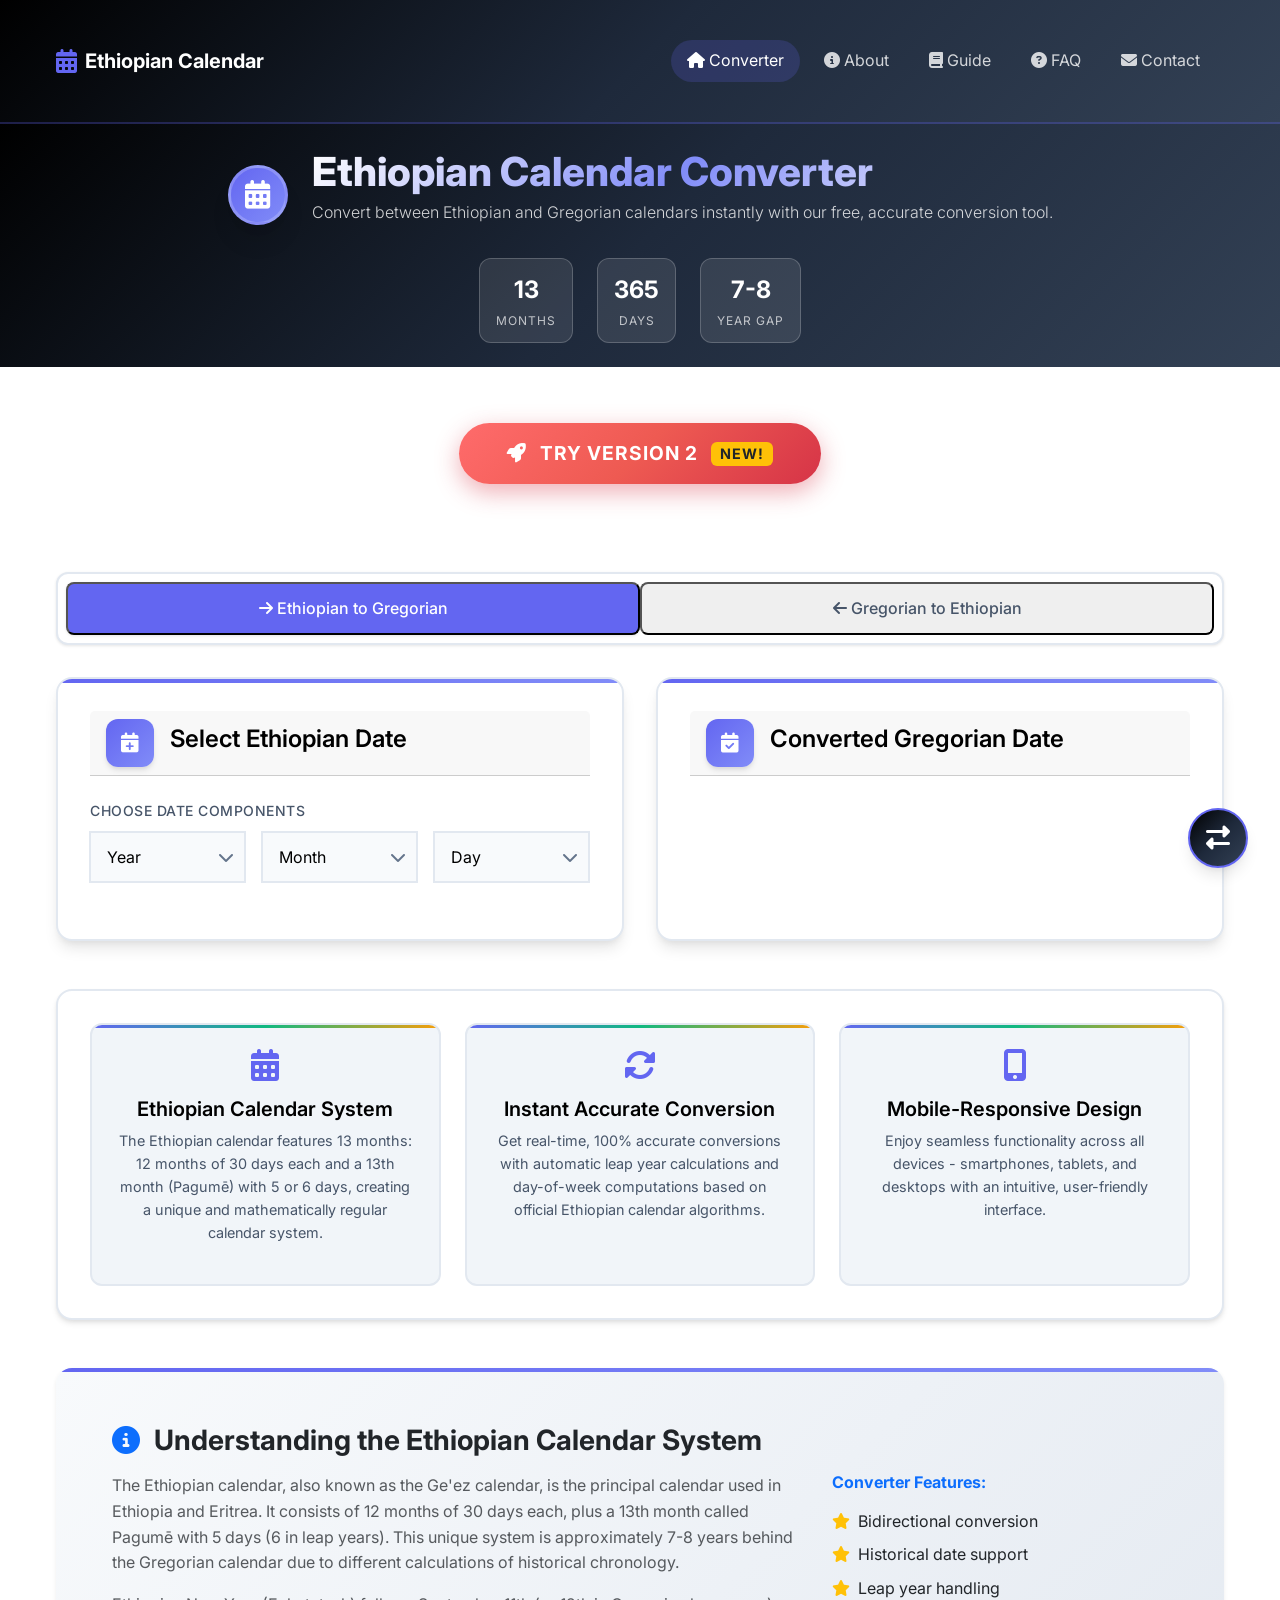
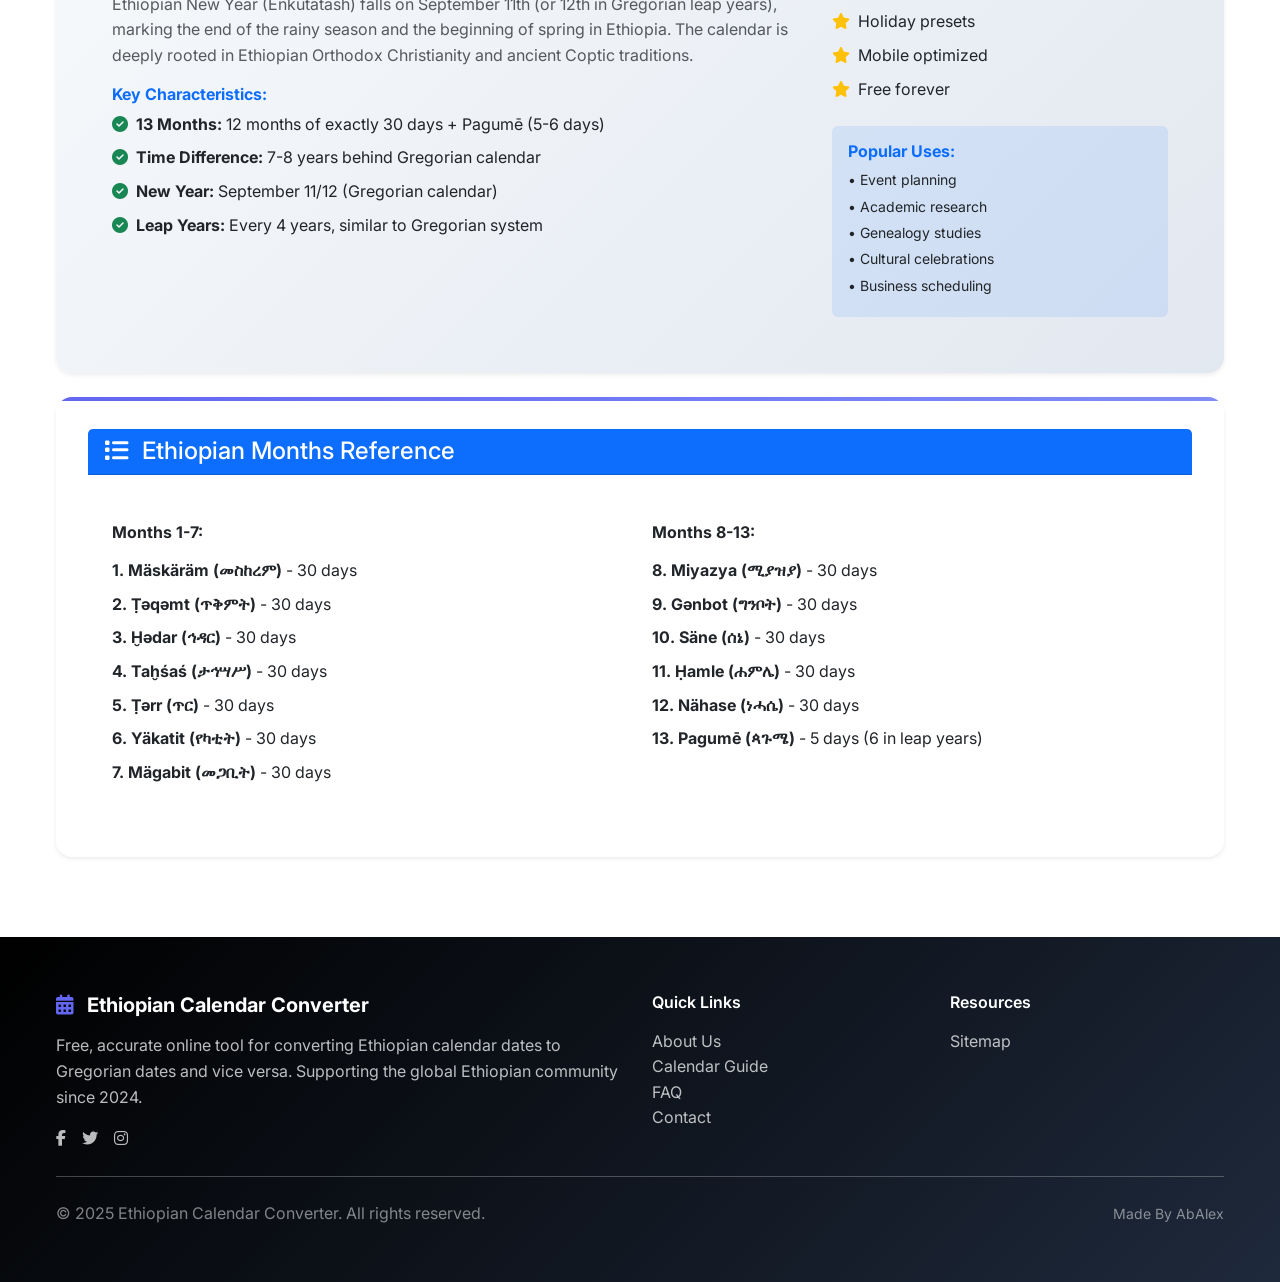
==== commit d1176548: "version 2 added" ====
--- a/calendar_convertor/index.html
+++ b/calendar_convertor/index.html
@@ -1,990 +1,416 @@
-<!DOCTYPE html>
-<html lang="en">
-<head>
-    <meta charset="UTF-8">
-    <meta name="viewport" content="width=device-width, initial-scale=1.0">
-    <title>Ethiopian Calendar Converter 2025 - Free Online Date Converter | Geez Calendar | ዘመን</title>
-    
-    <!-- SEO Meta Tags -->
-    <meta name="description" content="Free Ethiopian Calendar Converter 2025. Convert Ethiopian to Gregorian dates online instantly. Includes 2018 Geez calendar, Pagumē month, today's Ethiopian date. 100% accurate conversions with 13-month system.">
-    <meta name="keywords" content="ethiopian calendar converter, ethiopian calendar 2025, online date converter ethiopian to gregorian calendar, ethiopian calendar convertor, ethiopia calendar, ethiopian calendar today, 2018 in geez, pagumē, geez calendar converter, calendario etiope conversione, ethiopian to gregorian, 13 months calendar">
-    <meta name="author" content="Ethiopian Calendar Converter">
-    <meta name="author" content="Ethiopian Calendar Hub">
-    <meta name="robots" content="index, follow">
-    <link rel="canonical" href="https://ethiopiancalender.up.railway.app/">
-    
-    <!-- Open Graph -->
-    <meta property="og:title" content="Ethiopian Calendar Converter - ዘመን">
-    <meta property="og:description" content="Accurate Ethiopian to Gregorian calendar conversion tool with cultural insights">
-    <meta property="og:type" content="website">
-    <meta property="og:url" content="https://ethiopiancalender.up.railway.app/">
-    <meta property="og:image" content="https://ethiopiancalender.up.railway.app/images/og-image.jpg">
-    
-    <!-- Twitter Card -->
-    <meta name="twitter:card" content="summary_large_image">
-    <meta name="twitter:title" content="Ethiopian Calendar Converter - ዘመን">
-    <meta name="twitter:description" content="Convert dates between Ethiopian and Gregorian calendars accurately">
-        
-    <link rel="icon" type="image/x-icon" href="static/img/favicon.png">
-    <link rel="apple-touch-icon" sizes="180x180" href="img/favicon.png">
-    <meta name="theme-color" content="#6366f1">
-    <!-- Fonts -->
-    <link rel="preconnect" href="https://fonts.googleapis.com">
-    <link rel="preconnect" href="https://fonts.gstatic.com" crossorigin>
-    <link href="https://fonts.googleapis.com/css2?family=Poppins:wght@300;400;500;600;700;800&family=Noto+Sans+Ethiopic:wght@300;400;500;600;700;800&display=swap" rel="stylesheet">
-    <link rel="stylesheet" href="https://cdnjs.cloudflare.com/ajax/libs/font-awesome/6.4.0/css/all.min.css">
-    <link rel="stylesheet" href="static/styles.css">
-    
-    <!-- Enhanced Structured Data -->
-    <script type="application/ld+json">
-    {
-        "@context": "https://schema.org",
-        "@type": "WebApplication",
-        "name": "Ethiopian Calendar Converter 2025",
-        "description": "Free online Ethiopian calendar converter. Convert Ethiopian to Gregorian dates, get today's Ethiopian date, 2018 Geez calendar conversions",
-        "url": "https://ethiopiancalender.up.railway.app/",
-        "applicationCategory": "UtilityApplication",
-        "operatingSystem": "Any",
-        "keywords": ["ethiopian calendar converter", "ethiopian calendar 2025", "pagumē", "geez calendar", "ethiopian calendar today"],
-        "offers": {
-            "@type": "Offer",
-            "price": "0",
-            "priceCurrency": "USD"
-        },
-        "featureList": [
-            "Ethiopian to Gregorian date conversion",
-            "Gregorian to Ethiopian date conversion", 
-            "Today's Ethiopian date",
-            "2018 Geez calendar support",
-            "Pagumē month conversions",
-            "13-month calendar system"
-        ]
-    }
-    </script>
-</head>
-<body>
-    <!-- 3D Background Elements -->
-    <div class="background-3d">
-        <div class="traditional-pattern pattern-1"></div>
-        <div class="traditional-pattern pattern-2"></div>
-        <div class="traditional-pattern pattern-3"></div>
-        <div class="floating-cross cross-1">✠</div>
-        <div class="floating-cross cross-2">✠</div>
-        <div class="floating-cross cross-3">☩</div>
-        <div class="traditional-ornament ornament-1">∞</div>
-        <div class="traditional-ornament ornament-2">⋄</div>
-        <div class="traditional-ornament ornament-3">✶</div>
-    </div>
-
-    <!-- Navigation -->
-    <nav class="nav-header">
-        <div class="nav-content">
-            <div class="logo" onclick="showPage('converter')">
-                <div class="logo-icon">
-                    <div class="cross-symbol">🗓️</div>
-                </div>
-                <div class="logo-text">
-                    <span class="logo-title">ዘመን</span>
-                    <span class="logo-subtitle">Ethiopian Calendar</span>
-                </div>
-            </div>
-            
-            <ul class="nav-menu">
-                <li class="nav-item active" data-page="converter">
-                    <div class="nav-icon">⟲</div>
-                    <span>Converter</span>
-                </li>
-                <li class="nav-item" data-page="calendar">
-                    <div class="nav-icon">☰</div>
-                    <span>Calendar</span>
-                </li>
-                <li class="nav-item" data-page="holidays">
-                    <div class="nav-icon">✦</div>
-                    <span>Holidays</span>
-                </li>
-                <li class="nav-item" data-page="faq">
-                    <div class="nav-icon">❓</div>
-                    <span>FAQ</span>
-                </li>
-                <li class="nav-item" data-page="about">
-                    <div class="nav-icon">ⓘ</div>
-                    <span>About</span>
-                </li>
-            </ul>
-
-            <div class="mobile-menu-toggle">
-                <span></span>
-                <span></span>
-                <span></span>
-            </div>
-        </div>
-    </nav>
-
-    <!-- Mobile Navigation -->
-    <div class="mobile-nav">
-        <ul class="mobile-nav-menu">
-            <li class="mobile-nav-item" data-page="converter">
-                <div class="nav-icon">⟲</div>
-                <span>Convert</span>
-            </li>
-            <li class="mobile-nav-item" data-page="calendar">
-                <div class="nav-icon">☰</div>
-                <span>Calendar</span>
-            </li>
-            <li class="mobile-nav-item" data-page="holidays">
-                <div class="nav-icon">✦</div>
-                <span>Holidays</span>
-            </li>
-            <li class="mobile-nav-item" data-page="faq">
-                <div class="nav-icon">❓</div>
-                <span>FAQ</span>
-            </li>
-            <li class="mobile-nav-item" data-page="about">
-                <div class="nav-icon">ⓘ</div>
-                <span>About</span>
-            </li>
-        </ul>
-    </div>
-
-    <!-- Main Content -->
-    <main>
-        <!-- Converter Page -->
-        <section id="converter" class="page-section active">
-            <div class="container">
-                <div class="page-header">
-                    <h1 class="page-title">
-                        <span class="title-amharic">የኢትዮጵያ ዘመን አቆጣጠር</span>
-                        <span class="title-english">Ethiopian Calendar Converter 2025</span>
-                    </h1>
-                    <p class="page-description">Free online Ethiopian calendar converter 2025. Convert Ethiopian to Gregorian dates and vice versa. Get today's Ethiopian date, access 2018 Geez calendar, and explore the 13-month system including Pagumē month.</p>
-                </div>
-
-                <div class="converter-container">
-                    <!-- Mode Switcher -->
-                    <div class="mode-switcher">
-                        <div class="switch-container">
-                            <span class="switch-label left active">Ethiopian → Gregorian</span>
-                            <div class="switch-toggle" onclick="switchMode()">
-                                <div class="switch-knob"></div>
-                                <div class="switch-bg"></div>
-                            </div>
-                            <span class="switch-label right">Gregorian → Ethiopian</span>
-                        </div>
-                    </div>
-
-                    <!-- Converter Panel -->
-                    <div class="converter-panel">
-                        <div class="converter-grid">
-                            <!-- Input Section -->
-                            <div class="input-section">
-                                <div class="section-header">
-                                    <div class="section-icon">📅</div>
-                                    <h3 class="section-title" id="input-title">Ethiopian Date</h3>
-                                </div>
-
-                                <div class="input-grid">
-                                    <div class="input-group year-group">
-                                        <label class="input-label">Year / ዓመት</label>
-                                        <div class="select-container">
-                                            <select id="input-year" class="form-select">
-                                                <option value="">Select Year</option>
-                                            </select>
-                                            <div class="select-arrow">▼</div>
-                                        </div>
-                                        <div class="input-guide">Choose the year first</div>
-                                    </div>
-
-                                    <div class="input-group month-group">
-                                        <label class="input-label">Month / ወር</label>
-                                        <div class="select-container">
-                                            <select id="input-month" class="form-select" disabled>
-                                                <option value="">Select Month</option>
-                                            </select>
-                                            <div class="select-arrow">▼</div>
-                                        </div>
-                                        <div class="input-guide">Then select the month</div>
-                                    </div>
-
-                                    <div class="input-group day-group">
-                                        <label class="input-label">Day / ቀን</label>
-                                        <div class="select-container">
-                                            <select id="input-day" class="form-select" disabled>
-                                                <option value="">Select Day</option>
-                                            </select>
-                                            <div class="select-arrow">▼</div>
-                                        </div>
-                                        <div class="input-guide">Finally pick the day</div>
-                                    </div>
-                                </div>
-                            </div>
-
-                            <!-- Output Section -->
-                            <div class="output-section">
-                                <div class="section-header">
-                                    <div class="section-icon">🗓️</div>
-                                    <h3 class="section-title" id="output-title">Gregorian Date</h3>
-                                </div>
-
-                                <div class="result-container">
-                                    <div class="result-placeholder" id="result-placeholder">
-                                        <div class="placeholder-icon">🗓️</div>
-                                        <p class="placeholder-text">Select date to see conversion</p>
-                                        <div class="placeholder-steps">
-                                            <span class="step">1. Year</span>
-                                            <span class="step-arrow">→</span>
-                                            <span class="step">2. Month</span>
-                                            <span class="step-arrow">→</span>
-                                            <span class="step">3. Day</span>
-                                        </div>
-                                    </div>
-
-                                    <div class="result-display" id="result-display">
-                                        <div class="result-header">
-                                            <div class="result-icon">📊</div>
-                                            <span class="result-title">Conversion Result</span>
-                                        </div>
-                                        
-                                        <div class="result-grid">
-                                            <div class="result-card year-card">
-                                                <div class="result-label">Year</div>
-                                                <div class="result-value" id="result-year">-</div>
-                                                <div class="result-amharic" id="result-year-amharic"></div>
-                                            </div>
-                                            
-                                            <div class="result-card month-card">
-                                                <div class="result-label">Month</div>
-                                                <div class="result-value" id="result-month">-</div>
-                                                <div class="result-amharic" id="result-month-amharic"></div>
-                                            </div>
-                                            
-                                            <div class="result-card day-card">
-                                                <div class="result-label">Day</div>
-                                                <div class="result-value" id="result-day">-</div>
-                                                <div class="result-amharic" id="result-day-amharic"></div>
-                                            </div>
-                                            
-                                            <div class="result-card weekday-card">
-                                                <div class="result-label">Weekday</div>
-                                                <div class="result-value" id="result-weekday">-</div>
-                                                <div class="result-amharic" id="result-weekday-amharic"></div>
-                                            </div>
-                                        </div>
-
-                                        <div class="full-date-display">
-                                            <div class="full-date-label">Complete Date</div>
-                                            <div class="full-date-value" id="full-date-display">-</div>
-                                        </div>
-                                    </div>
-                                </div>
-                            </div>
-                        </div>
-
-                        <!-- Quick Actions -->
-                        <div class="quick-actions">
-                            <button class="quick-btn" onclick="setToday()">
-                                <div class="btn-icon">📅</div>
-                                <span>Today</span>
-                            </button>
-                            <button class="quick-btn" onclick="setNewYear()">
-                                <div class="btn-icon">🎊</div>
-                                <span >New Year</span>
-                            </button>
-                            <button class="quick-btn" onclick="clearDate()">
-                                <div class="btn-icon">🗑️</div>
-                                <span>Clear</span>
-                            </button>
-                        </div>
-                    </div>
-                </div>
-
-                <!-- Popular Searches Section -->
-                <section class="popular-searches" style="margin-top: 3rem; padding: 2rem; background: rgba(255,255,255,0.05); border-radius: 15px;">
-                    <h2 style="color: #ffd700; margin-bottom: 1rem; font-size: 1.5rem;">Popular Ethiopian Calendar Searches</h2>
-                    <div style="display: grid; grid-template-columns: repeat(auto-fit, minmax(250px, 1fr)); gap: 1rem;">
-                        <div class="search-item" style="padding: 1rem; background: rgba(255,255,255,0.1); border-radius: 10px;">
-                            <h3 style="color: #ff6b6b; margin-bottom: 0.5rem;">Today's Ethiopian Date</h3>
-                            <p>Get the current Ethiopian calendar date with accurate conversion from today's Gregorian date.</p>
-                        </div>
-                        <div class="search-item" style="padding: 1rem; background: rgba(255,255,255,0.1); border-radius: 10px;">
-                            <h3 style="color: #ff6b6b; margin-bottom: 0.5rem;">Geez Calendar</h3>
-                            <p>Convert any date from  Geez calendar year to corresponding Gregorian dates.</p>
-                        </div>
-                        <div class="search-item" style="padding: 1rem; background: rgba(255,255,255,0.1); border-radius: 10px;">
-                            <h3 style="color: #ff6b6b; margin-bottom: 0.5rem;">Pagumē Month Converter</h3>
-                            <p>Convert dates from the 13th Ethiopian month Pagumē (5 or 6 days) to Gregorian calendar.</p>
-                        </div>
-                    </div>
-                </section>
-            </div>
-
-            <!-- Floating Message/Feedback Box -->
-            <div class="floating-message-container" id="floating-message-container">
-                <!-- Toggle Button -->
-                <div class="message-toggle" onclick="toggleMessageBox()">
-                    <div class="toggle-icon" id="toggle-icon">💬</div>
-                    <div class="toggle-text">Feedback</div>
-                    <!-- <div class="notification-badge" id="notification-badge"></div> -->
-                </div>
-
-                <!-- Message Box -->
-                <div class="message-box" id="message-box">
-                    <div class="message-header">
-                        <div class="message-title">
-                            <span class="title-icon">📧</span>
-                            <h3>Messages & Feedback / መልዕክቶች እና አስተያየት</h3>
-                        </div>
-                        <button class="close-btn" onclick="closeMessageBox()">×</button>
-                    </div>
-
-                    <div class="message-tabs">
-                        <button class="tab-btn" onclick="switchTab('feedback')" id="feedback-tab">
-                            <span class="tab-icon">✍️</span>
-                            Send Feedback
-                        </button>
-                    </div>
-
-                    <!-- Feedback Tab Content -->
-<div class="tab-content" id="feedback-content">
-<form id="contactForm" class="feedback-form needs-validation" method="POST" novalidate>
-  <div class="form-group">
-    <label class="form-label">Feedback Type / የአስተያየት አይነት</label>
-    <select class="form-select" id="feedback-type" name="type" required>
-      <option value="">Choose feedback type</option>
-      <option value="bug">🐛 Bug Report / ስህተት ሪፖርት</option>
-      <option value="suggestion">💡 Suggestion / ጥቆማ</option>
-      <option value="question">❓ Question / ጥያቄ</option>
-      <option value="compliment">👏 Compliment / አድናቆት</option>
-      <option value="other">📝 Other / ሌላ</option>
-    </select>
-  </div>
-
-  <div class="form-group">
-    <label class="form-label">Your Name (Optional) / ስምዎ</label>
-    <input type="text" class="form-input" id="feedback-name" name="name" placeholder="Enter your name">
-  </div>
-
-  <div class="form-group">
-    <label class="form-label">Email (Optional) / ኢሜይል</label>
-    <input type="email" class="form-input" id="feedback-email" name="email" placeholder="your@email.com">
-  </div>
-
-  <div class="form-group">
-    <label class="form-label">Message / መልእክት</label>
-    <textarea class="form-textarea" id="feedback-message" name="message" rows="4" placeholder="Share your thoughts..." required></textarea>
-    <div class="character-count">
-      <span id="char-count">0</span>/500 characters
-    </div>
-  </div>
-
-  <div class="form-group">
-    <label class="checkbox-label">
-      <input type="checkbox" id="feedback-newsletter" name="newsletter">
-      <span class="checkbox-custom"></span>
-      Subscribe to updates about Ethiopian Calendar
-    </label>
-  </div>
-
-  <div class="mt-4 d-grid">
-    <button type="submit" class="btn btn-primary btn-lg">
-      <i class="fas fa-paper-plane me-2"></i> Send Message
-    </button>
-  </div>
-
-  <!-- Success/Error messages -->
-  <div id="formResponse" class="mt-3"></div>
-</form>
-</div>
-
-                </div>
-            </div>
-
-            <div>
-                <!-- Info Cards Section -->
-                <section class="info-cards" aria-label="Ethiopian calendar information">
-                    <h2 class="sr-only">Key Features and Information</h2>
-                    <article class="info-card text-center">
-                        <i class="fas fa-calendar-alt card-icon" aria-hidden="true"></i>
-                        <h3>Ethiopian Calendar System 2025</h3>
-                        <p>The Ethiopian calendar converter features 13 months: 12 months of 30 days each and Pagumē month with 5 or 6 days. This online date converter Ethiopian to Gregorian system has been used for over 1,500 years in Ethiopia calendar tradition.</p>
-                    </article>
-                    <article class="info-card text-center">
-                        <i class="fas fa-sync-alt card-icon" aria-hidden="true"></i>
-                        <h3>Free Online Ethiopian Calendar Converter</h3>
-                        <p>Get instant, 100% accurate Ethiopian to Gregorian conversions with our ethiopian calendar convertor. Convert today's date, historical dates like 2018 in Geez, or any Ethiopia calendar date with automatic leap year calculations.</p>
-                    </article>
-                    <article class="info-card text-center">
-                        <i class="fas fa-mobile-alt card-icon" aria-hidden="true"></i>
-                        <h3>Ethiopian Calendar Today - Mobile Ready</h3>
-                        <p>Access Ethiopian calendar today from any device. Our responsive Ethiopian calendar converter 2025 works seamlessly on smartphones, tablets, and desktops for instant Geez calendar conversions.</p>
-                    </article>
-                </section>
-
-                <!-- Ethiopian Months Reference -->
-                <section class="months-showcase mt-8" aria-label="Ethiopian months reference">
-                    <h2 class="flex items-center text-xl font-bold text-eth-yellow mb-4 mt-4">
-                        <i class="fas fa-list mr-2" aria-hidden="true"></i>
-                        Ethiopian Months Reference
-                    </h2>
-                    <div class="months-grid">
-                        <div class="month-card">
-                            <div class="month-number">1</div>
-                            <div class="month-name-amharic">መስከረም</div>
-                            <div class="month-name-latin">Mäskäräm</div>
-                            <div class="month-greg-equiv">30 days</div>
-                        </div>
-                        <div class="month-card">
-                            <div class="month-number">2</div>
-                            <div class="month-name-amharic">ጥቅምት</div>
-                            <div class="month-name-latin">Ṭəqəmt</div>
-                            <div class="month-greg-equiv">30 days</div>
-                        </div>
-                        <div class="month-card">
-                            <div class="month-number">3</div>
-                            <div class="month-name-amharic">ኅዳር</div>
-                            <div class="month-name-latin">Ḫədar</div>
-                            <div class="month-greg-equiv">30 days</div>
-                        </div>
-                        <div class="month-card">
-                            <div class="month-number">4</div>
-                            <div class="month-name-amharic">ታኅሣሥ</div>
-                            <div class="month-name-latin">Taḫśaś</div>
-                            <div class="month-greg-equiv">30 days</div>
-                        </div>
-                        <div class="month-card">
-                            <div class="month-number">5</div>
-                            <div class="month-name-amharic">ጥር</div>
-                            <div class="month-name-latin">Ṭərr</div>
-                            <div class="month-greg-equiv">30 days</div>
-                        </div>
-                        <div class="month-card">
-                            <div class="month-number">6</div>
-                            <div class="month-name-amharic">የካቲት</div>
-                            <div class="month-name-latin">Yäkatit</div>
-                            <div class="month-greg-equiv">30 days</div>
-                        </div>
-                        <div class="month-card">
-                            <div class="month-number">7</div>
-                            <div class="month-name-amharic">መጋቢት</div>
-                            <div class="month-name-latin">Mägabit</div>
-                            <div class="month-greg-equiv">30 days</div>
-                        </div>
-                        <div class="month-card">
-                            <div class="month-number">8</div>
-                            <div class="month-name-amharic">ሚያዝያ</div>
-                            <div class="month-name-latin">Miyazya</div>
-                            <div class="month-greg-equiv">30 days</div>
-                        </div>
-                        <div class="month-card">
-                            <div class="month-number">9</div>
-                            <div class="month-name-amharic">ግንቦት</div>
-                            <div class="month-name-latin">Gənbot</div>
-                            <div class="month-greg-equiv">30 days</div>
-                        </div>
-                        <div class="month-card">
-                            <div class="month-number">10</div>
-                            <div class="month-name-amharic">ሰኔ</div>
-                            <div class="month-name-latin">Säne</div>
-                            <div class="month-greg-equiv">30 days</div>
-                        </div>
-                        <div class="month-card">
-                            <div class="month-number">11</div>
-                            <div class="month-name-amharic">ሐምሌ</div>
-                            <div class="month-name-latin">Ḥamle</div>
-                            <div class="month-greg-equiv">30 days</div>
-                        </div>
-                        <div class="month-card">
-                            <div class="month-number">12</div>
-                            <div class="month-name-amharic">ነሓሴ</div>
-                            <div class="month-name-latin">Nähase</div>
-                            <div class="month-greg-equiv">30 days</div>
-                        </div>
-                        <div class="month-card">
-                            <div class="month-number">13</div>
-                            <div class="month-name-amharic">ጳጉሜ</div>
-                            <div class="month-name-latin">Pagumē</div>
-                            <div class="month-greg-equiv">5 days (6 in leap years)</div>
-                        </div>
-                    </div>
-                </section> 
-            </div>
-        </section>
-        <!-- Calendar Info Page -->
-        <section id="calendar" class="page-section">
-            <div class="container">
-                <div class="page-header">
-                    <h1 class="page-title">
-                        <span class="title-amharic">የኢትዮጵያ ዘመን አቆጣጠር</span>
-                        <span class="title-english">Ethiopian Calendar System</span>
-                    </h1>
-                    <p class="page-description">Discover the unique 13-month calendar system of Ethiopia</p>
-                </div>
-
-                <div class="months-showcase">
-                    <h2 class="section-title">The 13 Months / ዘሩ ወራት</h2>
-                    <div class="additional-info">
-                        <p class="month-description">
-                            The Ethiopian calendar converter system uses 13 months with Geez origins. These Ethiopia calendar months begin similarly to Coptic calendar months but use Ge'ez names, the ancient language of Ethiopian Orthodox Church. Our online date converter Ethiopian to Gregorian handles all month conversions including Pagumē accurately.
-                        </p>
-                    </div>
-                    <div class="months-grid" id="months-grid">
-                        <!-- Months will be populated by JavaScript -->
-                    </div>
-                </div>
-
-                <div class="calendar-info">
-                    <div class="info-cards">
-                        <div class="info-card">
-                            <div class="card-icon">📜</div>
-                            <h3>Ancient Origins / ጥንታዊ መነሻ</h3>
-                            <p>Based on the ancient Coptic calendar and similar to the Egyptian calendar system, the Ethiopian calendar has been used for over 1,500 years. The month names under the lunar calendar derived their names from the major feast that would occur during the respective month . The Ethiopian calendar contains the knowledge of Abu Shakir denoting the name of the Egyptian deacon, yet the Ethiopian calendar is truly Ethiopian .</p>
-                        </div>
-
-                        <div class="info-card">
-                            <div class="card-icon">🌅</div>
-                            <h3>New Year / አዲስ አመት (Enkutatash)</h3>
-                            <p>The Ethiopian New Year is called Kudus Yohannes in Geʽez and Tigrinya, while in Amharic, the official language of Ethiopia, it is called Enkutatash meaning "gift of jewels" . It commemorates the return of the Queen of Sheba from her visit to King Solomon in Jerusalem, where she received gifts of jewels . It occurs on 11 September in the Gregorian calendar; except for the year preceding a leap year, when it occurs on 12  September.</p>
-                        </div>
-
-                        <div class="info-card">
-                            <div class="card-icon">🗓️</div>
-                            <h3>Pagume Month / ጳጉሜ ወር</h3>
-                            <p>The thirteenth month called Pagume in Amharic language has five or six days depending on the year . The extra 5 days are placed at the end of the year and known as Pagumen. In the leap year the extra day is added to these five days making the Pagume of this year a period of 6 days . A 6th day is added every four years to the 13th month, without exception, to indicate the leap year .</p>
-                        </div>
-
-                        <div class="info-card">
-                            <div class="card-icon">⛪</div>
-                            <h3>Religious Calendar Integration / የሃይማኖት ዘመን አቆጣጠር</h3>
-                            <p>The Ethiopian Orthodox fasting calendar includes nearly 250 days of fasting each year, with about 180 days mandated for all believers . It is generally agreed that the fasting regime of the Ethiopian Church is the strictest of any Church, with 180 mandatory fasting days for laypeople and up to 252 days for clergy and the particularly observant .</p>
-                        </div>
-                        <div class="info-card">
-                            <div class="card-icon">📅</div>
-                            <h3>Saint Days and Observances / የቅዱሳን ቀናት</h3>
-                            <p>The feast days of particular saints and yearly feasts of the Savior of the World occur in the Ethiopian months of Megabit (runs from mid-March to mid-April), and Tirr (mid-October to mid-November) . Each month has specific saint commemorations and religious observances that structure the spiritual life of Ethiopian Orthodox believers.</p>
-                        </div>
-
-                        <div class="info-card">
-                            <div class="card-icon">🕐</div>
-                            <h3>Time Keeping / ጊዜ አቆጣጠር</h3>
-                            <p>Ethiopia follows a unique time system where the day starts at sunrise (6 AM) rather than midnight. This traditional system reflects the natural rhythm of daily life and is integrated with the prayer cycles of the Ethiopian Orthodox Church. The counting system uses phrases like "in the morning" or "in the evening" instead of AM/PM conventions.</p>
-                        </div>
-
-                        <div class="info-card">
-                            <div class="card-icon">🔢</div>
-                            <h3>Mathematical Precision / ሂሳባዊ ትክክለኛነት</h3>
-                            <p>The Ethiopian calendar maintains perfect mathematical regularity with 12 months of exactly 30 days each, plus Pagume with 5-6 days. This creates a 365-day year (366 in leap years) that aligns precisely with the solar cycle. Leap years occur every four years without exception, following a more consistent pattern than the Gregorian calendar.</p>
-                        </div>
-
-                        <div class="info-card">
-                            <div class="card-icon">🌾</div>
-                            <h3>Agricultural Alignment / የእርሻ ማስተካከያ</h3>
-                            <p>The 13-month system creates perfect harmony between the calendar year and Ethiopia's agricultural seasons. The timing of months corresponds with planting seasons, harvest periods, and weather patterns. The calendar helps farmers plan their activities with remarkable precision, supporting Ethiopia's predominantly agricultural economy.</p>
-                        </div>
-
-                        <div class="info-card">
-                            <div class="card-icon">🌍</div>
-                            <h3>Global Context / ዓለም አቀፍ አውድ</h3>
-                            <p>Ethiopia is approximately 7-8 years behind the Gregorian calendar. Currently, Ethiopia is in the year 2017 while the Gregorian calendar shows 2025. This difference stems from variations in calculating Christ's birth date. Ethiopia officially uses its traditional calendar for all government, educational, and religious purposes while maintaining awareness of Gregorian dates for international relations.</p>
-                        </div>
-
-                        <div class="info-card">
-                            <div class="card-icon">📚</div>
-                            <h3>Educational and Cultural Significance / የትምህርት እና የባህል ጠቀሜታ</h3>
-                            <p>The Ethiopian calendar is taught in schools and used in all official documents, creating a strong cultural identity. Children learn both Ethiopian and Gregorian dating systems, maintaining connection to their heritage while engaging with the global community. The calendar system represents one of the world's few remaining non-Gregorian civil calendars in active use.</p>
-                        </div>
-
-                        <div class="info-card">
-                            <div class="card-icon">🎭</div>
-                            <h3>Cultural Festivals and Seasons / የባህል በዓላትና ወቅቶች</h3>
-                            <p>Each month brings specific cultural activities, traditional ceremonies, and seasonal celebrations. The calendar determines when communities gather for harvest festivals, religious processions, and cultural performances. Traditional Ethiopian music, dance, and storytelling are often timed according to the Ethiopian calendar months.</p>
-                        </div>
-
-                        <div class="info-card">
-                            <div class="card-icon">🌙</div>
-                            <h3>Astronomical Foundations / የስነ ፈለክ መሰረቶች</h3>
-                            <p>The Ethiopian calendar is based on careful astronomical observations of the sun's movement and seasonal changes. The 365.25-day solar year is accommodated through the leap year system, ensuring long-term accuracy. Traditional Ethiopian astronomers developed sophisticated methods for tracking celestial movements that inform the calendar system.</p>
-                        </div>
-                    </div>
-                </div>
-            </div>
-        </section>
-
-        <!-- Holidays Page -->
-        <section id="holidays" class="page-section">
-            <div class="container">
-                <div class="page-header">
-                    <h1 class="page-title">
-                        <span class="title-amharic">በዓላት እና ክብረ በዓላት</span>
-                        <span class="title-english">Ethiopian Holidays & Festivals</span>
-                    </h1>
-                    <p class="page-description">Major celebrations in the Ethiopian calendar year with deep cultural and religious significance</p>
-                </div>
-
-                <div class="fasting-info">
-                    <h2 class="section-title">Fasting Calendar / የጾም ዘመን አቆጣጠር</h2>
-                    <p class="fasting-description">
-                        The Ethiopian Orthodox Church maintains the strictest fasting regime of any Church, with 180 mandatory fasting days for laypeople and up to 252 days for clergy . During fasting periods, members abstain from nutritious food and subsist only on cereals and water, with many elderly people going for retreat .
-                    </p>
-                </div>
-            </div>
-            <div class="holidays-container">
-                <div class="holidays-grid" id="holidays-grid">
-                    <!-- js code -->
-                </div>
-            </div>
-        </section>
-
-        <!-- FAQ Page -->
-        <section id="faq" class="page-section">
-            <div class="container">
-                <div class="page-header">
-                    <h1 class="page-title">
-                        <span class="title-amharic">ተደጋጋሚ ጥያቄዎች</span>
-                        <span class="title-english">Frequently Asked Questions</span>
-                    </h1>
-                    <p class="page-description">Common questions about Ethiopian calendar conversion</p>
-                </div>
-
-                <div class="faq-section">
-                    <div class="faq-category">
-                        <div class="faq-category-header">
-                            <i class="fas fa-exchange-alt me-2"></i>
-                            Conversion Basics
-                        </div>
-                        
-                        <div class="faq-item">
-                            <button class="faq-question">
-                                How do I convert an Ethiopian date to Gregorian date?
-                                <i class="fas fa-chevron-down faq-icon"></i>
-                            </button>
-                            <div class="faq-answer">
-                                To convert an Ethiopian date to Gregorian: Select "Ethiopian to Gregorian" mode, enter the Ethiopian year, month, and day using the dropdown menus, and the conversion will appear automatically. The converter handles all leap year calculations.
-                            </div>
-                        </div>
-
-                        <div class="faq-item">
-                            <button class="faq-question">
-                                Can I convert Gregorian dates to Ethiopian dates?
-                                <i class="fas fa-chevron-down faq-icon"></i>
-                            </button>
-                            <div class="faq-answer">
-                                Yes! Toggle the switch to "Gregorian to Ethiopian" mode, enter your Gregorian date, and see the corresponding Ethiopian date instantly.
-                            </div>
-                        </div>
-
-                        <div class="faq-item">
-                            <button class="faq-question">
-                                Is the conversion accurate?
-                                <i class="fas fa-chevron-down faq-icon"></i>
-                            </button>
-                            <div class="faq-answer">
-                                Our conversion is 100% accurate. We use standard mathematical algorithms for Ethiopian-Gregorian calendar conversion and regularly test against known date pairs.
-                            </div>
-                        </div>
-
-                        <div class="faq-item">
-                            <button class="faq-question">
-                                What is today's date in Ethiopian calendar?
-                                <i class="fas fa-chevron-down faq-icon"></i>
-                            </button>
-                            <div class="faq-answer">
-                                Use our Ethiopian calendar today converter by clicking the "Today" button. It will automatically show you the current Ethiopian date corresponding to today's Gregorian date with accurate conversion.
-                            </div>
-                        </div>
-
-                        <div class="faq-item">
-                            <button class="faq-question">
-                                How do I convert 2018 in Geez calendar to Gregorian?
-                                <i class="fas fa-chevron-down faq-icon"></i>
-                            </button>
-                            <div class="faq-answer">
-                                To convert 2018 in Geez calendar, select Ethiopian to Gregorian mode, choose year 2018, then select the specific month and day. Our converter handles all dates from the Geez calendar year 2018 accurately.
-                            </div>
-                        </div>
-
-                        <div class="faq-item">
-                            <button class="faq-question">
-                                What is Pagumē month in Ethiopian calendar?
-                                <i class="fas fa-chevron-down faq-icon"></i>
-                            </button>
-                            <div class="faq-answer">
-                                Pagumē is the 13th month in the Ethiopian calendar with 5 days (6 in leap years). Our Ethiopian calendar converter can convert any Pagumē date to the corresponding Gregorian date accurately.
-                            </div>
-                        </div>
-                    </div>
-
-                    <div class="faq-category">
-                        <div class="faq-category-header">
-                            <i class="fas fa-calendar-alt me-2"></i>
-                            Ethiopian Calendar System
-                        </div>
-                        
-                        <div class="faq-item">
-                            <button class="faq-question">
-                                Why does Ethiopian calendar have 13 months?
-                                <i class="fas fa-chevron-down faq-icon"></i>
-                            </button>
-                            <div class="faq-answer">
-                                The Ethiopian calendar has 12 months of exactly 30 days each, plus a 13th month called Pagume with 5 days (6 in leap years). This totals 365/366 days and makes the calendar more mathematically regular.
-                            </div>
-                        </div>
-
-                        <div class="faq-item">
-                            <button class="faq-question">
-                                Why is Ethiopian calendar 7-8 years behind Gregorian?
-                                <i class="fas fa-chevron-down faq-icon"></i>
-                            </button>
-                            <div class="faq-answer">
-                                The difference comes from different calculations of Jesus Christ's birth year. The Ethiopian Orthodox Church uses a chronology that places Christ's birth about 7-8 years later than the Gregorian calculation.
-                            </div>
-                        </div>
-
-                        <div class="faq-item">
-                            <button class="faq-question">
-                                When does the Ethiopian New Year occur?
-                                <i class="fas fa-chevron-down faq-icon"></i>
-                            </button>
-                            <div class="faq-answer">
-                                Ethiopian New Year (Enkutatash) falls on September 11th in the Gregorian calendar, or September 12th in Gregorian leap years. This marks the beginning of Meskerem, the first Ethiopian month.
-                            </div>
-                        </div>
-                    </div>
-
-                    <div class="faq-category">
-                        <div class="faq-category-header">
-                            <i class="fas fa-info-circle me-2"></i>
-                            General Information
-                        </div>
-                        
-                        <div class="faq-item">
-                            <button class="faq-question">
-                                Is this service free to use?
-                                <i class="fas fa-chevron-down faq-icon"></i>
-                            </button>
-                            <div class="faq-answer">
-                                Yes! Our Ethiopian Calendar Converter is completely free to use. There are no hidden fees, registration requirements, or usage limits.
-                            </div>
-                        </div>
-
-                        <div class="faq-item">
-                            <button class="faq-question">
-                                Does the converter work on mobile devices?
-                                <i class="fas fa-chevron-down faq-icon"></i>
-                            </button>
-                            <div class="faq-answer">
-                                Absolutely! Our converter is fully responsive and works perfectly on smartphones, tablets, and desktop computers with an optimized mobile interface.
-                            </div>
-                        </div>
-                    </div>
-                </div>
-            </div>
-        </section>
-
-        <!-- About Page -->
-        <section id="about" class="page-section">
-            <div class="container">
-                <div class="page-header">
-                    <h1 class="page-title">
-                        <span class="title-amharic">ስለ እኛ ቡድን</span>
-                        <span class="title-english">About Our Team</span>
-                    </h1>
-                    <p class="page-description">Dedicated developers preserving Ethiopian calendar knowledge</p>
-                </div>
-
-                <div class="about-content">
-                    <div class="about-sections">
-                        <div class="about-section">
-                            <div class="section-icon">👥</div>
-                            <h3>Our Mission</h3>
-                            <p>We are a group of passionate developers committed to making Ethiopian calendar information accessible to everyone. Our goal is to preserve and share this important cultural knowledge through modern technology, completely free of charge.</p>
-                        </div>
-
-                        <div class="about-section">
-                            <div class="section-icon">🔧</div>
-                            <h3>Calendar Conversion Tools</h3>
-                            <p>We've developed accurate conversion tools that help people easily translate dates between Ethiopian and Gregorian calendars. Our calculations account for leap years and historical variations to ensure precision.</p>
-                        </div>
-
-                        <div class="about-section">
-                            <div class="section-icon">🎉</div>
-                            <h3>Holiday Information</h3>
-                            <p>Our platform provides comprehensive information about Ethiopian religious holidays, cultural celebrations, fasting periods, and important observances. We help users stay connected with Ethiopian traditions wherever they are.</p>
-                        </div>
-
-                        <div class="about-section">
-                            <div class="section-icon">📚</div>
-                            <h3>Educational Resources</h3>
-                            <p>We create and maintain educational content about the Ethiopian calendar system, its history, and its significance. Our resources help students, researchers, and anyone interested in learning about Ethiopian culture.</p>
-                        </div>
-
-                        <div class="about-section">
-                            <div class="section-icon">🌐</div>
-                            <h3>Community Support</h3>
-                            <p>We support Ethiopian diaspora communities worldwide by providing tools that help them stay connected with their cultural calendar. Our platform serves as a bridge between traditional timekeeping and modern life.</p>
-                        </div>
-
-                        <div class="about-section">
-                            <div class="section-icon">💡</div>
-                            <h3>Open Knowledge</h3>
-                            <p>All our tools and information are freely available to everyone. We believe cultural knowledge should be accessible without barriers, contributing to the preservation and understanding of Ethiopian heritage.</p>
-                        </div>
-                    </div>
-
-                    <div class="fun-facts">
-                        <h3 class="facts-title">What We Provide</h3>
-                        <div class="facts-grid">
-                            <div class="fact-item">
-                                <span class="fact-icon">🆓</span>
-                                <p>All tools and information completely free to use</p>
-                            </div>
-                            <div class="fact-item">
-                                <span class="fact-icon">🎯</span>
-                                <p>Accurate date conversions and calculations</p>
-                            </div>
-                            <div class="fact-item">
-                                <span class="fact-icon">📖</span>
-                                <p>Educational content about Ethiopian calendar system</p>
-                            </div>
-                            <div class="fact-item">
-                                <span class="fact-icon">🌍</span>
-                                <p>Accessible to users worldwide</p>
-                            </div>
-                            <div class="fact-item">
-                                <span class="fact-icon">🔄</span>
-                                <p>Regularly updated holiday and calendar information</p>
-                            </div>
-                            <div class="fact-item">
-                                <span class="fact-icon">❤️</span>
-                                <p>Built with passion for Ethiopian culture</p>
-                            </div>
-                        </div>
-                    </div>
-
-                    <div class="team-values">
-                        <h3 class="values-title">Our Commitment</h3>
-                        <div class="values-content">
-                            <p>We are dedicated to maintaining this platform as a free resource for anyone interested in Ethiopian calendar systems. Our team works voluntarily to ensure the information remains accurate, accessible, and useful for educational purposes, cultural connection, and personal use.</p>
-                            
-                            <p>Whether you're planning a celebration, conducting research, or simply curious about Ethiopian timekeeping, our tools are here to help you understand and navigate between different calendar systems with confidence.</p>
-                        </div>
-                    </div>
-                </div>
-            </div>
-        </section>
-    </main>
-
-    <!-- Footer -->
-    <footer class="footer">
-        <div class="container">
-            <div class="footer-content">
-                <div class="footer-section">
-                    <h4>ዘመን Calendar Hub</h4>
-                    <p>Preserving Ethiopian traditions through modern technology. Accurate date conversions and cultural insights.</p>
-                    <div style="margin-top: 1rem;">
-                        <small>Made by AbAlex</small>
-                    </div>
-                </div>
-                <div class="footer-section">
-                    <h4>Features</h4>
-                    <ul>
-                        <li><a href="#converter">Date Converter</a></li>
-                        <li><a href="#calendar">Calendar System</a></li>
-                        <li><a href="#holidays">Holidays Guide</a></li>
-                        <li><a href="#faq">FAQ</a></li>
-                    </ul>
-                </div>
-                <div class="footer-section">
-                    <h4>Calendar Info</h4>
-                    <ul>
-                        <li><a href="#calendar">13 Months System</a></li>
-                        <li><a href="#holidays">Ethiopian Holidays</a></li>
-                        <li><a href="#about">Cultural Significance</a></li>
-                        <li><a href="#faq">Common Questions</a></li>
-                    </ul>
-                </div>
-                <div class="footer-section">
-                    <h4>Resources</h4>
-                    <ul>
-                        <li><a href="#about">About the Calendar</a></li>
-                        <li><a href="#faq">Help & Support</a></li>
-                        <li><a href="#calendar">Month Names</a></li>
-                        <li><a href="#holidays">Festival Dates</a></li>
-                    </ul>
-                </div>
-            </div>
-            <div class="footer-bottom">
-                <p>&copy; 2025 Ethiopian Calendar Hub. Preserving tradition through innovation.</p>
-            </div>
-        </div>
-    </footer>
-
-    <script src="static/script.js"></script>
-    <script>
-        (function() {
-            'use strict';
-            window.addEventListener('load', function() {
-                var forms = document.getElementsByClassName('needs-validation');
-                var validation = Array.prototype.filter.call(forms, function(form) {
-                    form.addEventListener('submit', function(event) {
-                        if (form.checkValidity() === false) {
-                            event.preventDefault();
-                            event.stopPropagation();
-                        }
-                        form.classList.add('was-validated');
-                    }, false);
-                });
-            }, false);
-        })();
-
-document.getElementById("contactForm").addEventListener("submit", async function(e) {
-  e.preventDefault();
-
-  const form = e.target;
-  const formData = new FormData(form);
-
-  try {
-    const response = await fetch("https://formspree.io/f/xrblwlvb", {
-      method: "POST",
-      body: formData,
-      headers: { "Accept": "application/json" }
-    });
-
-    const result = await response.json();
-    const msgBox = document.getElementById("formResponse");
-
-    if (response.ok) {
-      msgBox.innerHTML = `<div class="alert alert-success">✅ Thank you! Your message has been sent.</div>`;
-      form.reset();
-    } else {
-      msgBox.innerHTML = `<div class="alert alert-danger">⚠️ Oops! ${result.error || "Something went wrong."}</div>`;
-    }
-  } catch (error) {
-    document.getElementById("formResponse").innerHTML =
-      `<div class="alert alert-danger">⚠️ Network error. Please try again later.</div>`;
-  }
-});
-</script>
-
-    <script>
-        // FAQ Toggle Functionality
-        document.querySelectorAll('.faq-question').forEach(question => {
-            question.addEventListener('click', () => {
-                const answer = question.nextElementSibling;
-                const icon = question.querySelector('.faq-icon');
-                
-                // Close other open answers
-                document.querySelectorAll('.faq-answer.active').forEach(openAnswer => {
-                    if (openAnswer !== answer) {
-                        openAnswer.classList.remove('active');
-                        openAnswer.previousElementSibling.classList.remove('active');
-                    }
-                });
-                
-                // Toggle current answer
-                answer.classList.toggle('active');
-                question.classList.toggle('active');
-            });
-        });
-
-    </script>
-</body>
+<!DOCTYPE html>
+<html lang="en" prefix="og: http://ogp.me/ns#">
+<head>
+    <meta charset="UTF-8">
+    <meta name="viewport" content="width=device-width, initial-scale=1.0">
+    <title>Ethiopian Calendar Converter - Free Online Date Conversion Tool 2025</title>
+    
+    <meta name="description" content="Free Ethiopian Calendar Converter tool. Convert Ethiopian dates to Gregorian and vice versa instantly. Supports all 13 Ethiopian months, leap years, and historical dates. 100% accurate conversion.">
+    <meta name="keywords" content="Ethiopian calendar converter, Ethiopian to Gregorian date, Gregorian to Ethiopian, Ethiopian calendar 13 months, Ethiopian date converter online, Ge'ez calendar, Ethiopian new year converter, Pagume month">
+    <meta name="author" content="Ethiopian Calendar Converter">
+    <meta name="robots" content="index, follow, max-image-preview:large, max-snippet:-1, max-video-preview:-1">
+    <link rel="canonical" href="https://ethiopiancalender.up.railway.app/">
+    
+    <meta name="geo.region" content="ET-AA">
+    <meta name="geo.placename" content="Ethiopia">
+    <meta name="language" content="English">
+    <meta name="content-language" content="en">
+    
+    <meta property="og:site_name" content="Ethiopian Calendar Converter">
+    <meta property="og:type" content="website">
+    <meta property="og:title" content="Ethiopian Calendar Converter - Free Online Date Conversion Tool">
+    <meta property="og:description" content="Convert between Ethiopian and Gregorian calendars instantly. Supports 13 months, leap years, and historical dates. 100% accurate conversion algorithm.">
+    <meta property="og:url" content="https://ethiopiancalender.up.railway.app/">
+    <meta property="og:image" content="https://ethiopiancalender.up.railway.app/images/ethiopian-calendar-og.jpg">
+    <meta property="og:locale" content="en_US">
+    
+    <meta name="twitter:card" content="summary_large_image">
+    <meta name="twitter:title" content="Ethiopian Calendar Converter - Free Date Conversion">
+    <meta name="twitter:description" content="Convert Ethiopian dates to Gregorian and vice versa. Supports 13 months and leap years.">
+    <meta name="twitter:image" content="https://ethiopiancalender.up.railway.app/images/ethiopian-calendar-twitter.jpg">
+    <!-- Search Engine Verification -->
+    <meta name="google-site-verification" content="Npo4WJzxHBlAmNN4MKZSqR2tJ63Kqq06nM9rvLguT8o">
+    <meta name="msvalidate.01" content="E6A6EA55713349EF2F90EAAA36C9F965" />
+    
+    <link rel="icon" type="image/x-icon" href="static/css/img/favicon.png">
+    <link rel="apple-touch-icon" sizes="180x180" href="static/css/img/favicon.png">
+    <meta name="theme-color" content="#6366f1">
+    
+    <link rel="preconnect" href="https://fonts.googleapis.com">
+    <link rel="preconnect" href="https://fonts.gstatic.com" crossorigin>
+
+    
+    
+    <link href="https://cdn.jsdelivr.net/npm/bootstrap@5.3.2/dist/css/bootstrap.min.css" rel="stylesheet">
+    <link href="https://cdnjs.cloudflare.com/ajax/libs/font-awesome/6.4.0/css/all.min.css" rel="stylesheet">
+    <link href="https://fonts.googleapis.com/css2?family=Inter:wght@300;400;500;600;700;800&display=swap" rel="stylesheet">
+    <link rel="stylesheet" href="static/css/styles.css">
+    
+    <script type="application/ld+json">
+    {
+        "@context": "https://schema.org",
+        "@type": "WebApplication",
+        "name": "Ethiopian Calendar Converter",
+        "description": "Free online tool to convert Ethiopian calendar dates to Gregorian dates and vice versa.",
+        "url": "https://ethiopiancalender.up.railway.app/",
+        "applicationCategory": "Utility",
+        "operatingSystem": "Any",
+        "offers": {
+            "@type": "Offer",
+            "price": "0",
+            "priceCurrency": "USD"
+        }
+    }
+    </script>
+</head>
+<body>
+    <a class="visually-hidden-focusable" href="#main-content">Skip to main content</a>
+
+    <nav class="navbar navbar-expand-lg navbar-dark" style="background: linear-gradient(135deg, #000000 0%, #1e293b 50%, #334155 100%); backdrop-filter: blur(10px); border-bottom: 2px solid rgba(99, 102, 241, 0.3);" role="navigation" aria-label="Main navigation">
+        <div class="container">
+            <a class="navbar-brand fw-bold d-flex align-items-center" href="/" style="color: #ffffff;" aria-label="Ethiopian Calendar Converter Home">
+                <i class="fas fa-calendar-alt me-2" style="color: #6366f1; font-size: 1.5rem;" aria-hidden="true"></i>
+                Ethiopian Calendar
+            </a>
+            <button class="navbar-toggler border-0" type="button" data-bs-toggle="collapse" data-bs-target="#navbarNav" aria-controls="navbarNav" aria-expanded="false" aria-label="Toggle navigation" style="box-shadow: none;">
+                <span class="navbar-toggler-icon"></span>
+            </button>
+            <div class="collapse navbar-collapse" id="navbarNav">
+                <ul class="navbar-nav ms-auto">
+                    <li class="nav-item">
+                        <a class="nav-link active px-3 rounded-pill me-2" href="index.html" style="background: rgba(99, 102, 241, 0.2); color: #ffffff !important;" aria-current="page">
+                            <i class="fas fa-home me-1" aria-hidden="true"></i>Converter
+                        </a>
+                    </li>
+                    <li class="nav-item">
+                        <a class="nav-link px-3 rounded-pill me-2" href="about.html" style="transition: all 0.3s ease; color: rgba(255,255,255,0.8);" onmouseover="this.style.background='rgba(99, 102, 241, 0.1)'; this.style.color='#ffffff'" onmouseout="this.style.background='transparent'; this.style.color='rgba(255,255,255,0.8)'">
+                            <i class="fas fa-info-circle me-1" aria-hidden="true"></i>About
+                        </a>
+                    </li>
+                    <li class="nav-item">
+                        <a class="nav-link px-3 rounded-pill me-2" href="calendar-guide.html" style="transition: all 0.3s ease; color: rgba(255,255,255,0.8);" onmouseover="this.style.background='rgba(99, 102, 241, 0.1)'; this.style.color='#ffffff'" onmouseout="this.style.background='transparent'; this.style.color='rgba(255,255,255,0.8)'">
+                            <i class="fas fa-book me-1" aria-hidden="true"></i>Guide
+                        </a>
+                    </li>
+                    <li class="nav-item">
+                        <a class="nav-link px-3 rounded-pill me-2" href="faq.html" style="transition: all 0.3s ease; color: rgba(255,255,255,0.8);" onmouseover="this.style.background='rgba(99, 102, 241, 0.1)'; this.style.color='#ffffff'" onmouseout="this.style.background='transparent'; this.style.color='rgba(255,255,255,0.8)'">
+                            <i class="fas fa-question-circle me-1" aria-hidden="true"></i>FAQ
+                        </a>
+                    </li>
+                    <li class="nav-item">
+                        <a class="nav-link px-3 rounded-pill me-2" href="contact.html" style="transition: all 0.3s ease; color: rgba(255,255,255,0.8);" onmouseover="this.style.background='rgba(99, 102, 241, 0.1)'; this.style.color='#ffffff'" onmouseout="this.style.background='transparent'; this.style.color='rgba(255,255,255,0.8)'">
+                            <i class="fas fa-envelope me-1" aria-hidden="true"></i>Contact
+                        </a>
+                    </li>
+                </ul>
+            </div>
+        </div>
+    </nav>
+
+    <header class="main-header" role="banner">
+        <div class="header-container">
+            <div class="header-content">
+                <div class="header-icon" aria-hidden="true">
+                    <i class="fas fa-calendar-alt"></i>
+                </div>
+                <div class="header-text">
+                    <h1 class="header-title">Ethiopian Calendar Converter</h1>
+                    <p class="header-subtitle">Convert between Ethiopian and Gregorian calendars instantly with our free, accurate conversion tool.</p>
+                </div>
+            </div>
+            <div class="header-stats" aria-label="Ethiopian calendar statistics">
+                <div class="stat-item">
+                    <div class="stat-number">13</div>
+                    <div class="stat-label">Months</div>
+                </div>
+                <div class="stat-divider"></div>
+                <div class="stat-item">
+                    <div class="stat-number">365</div>
+                    <div class="stat-label">Days</div>
+                </div>
+                <div class="stat-divider"></div>
+                <div class="stat-item">
+                    <div class="stat-number">7-8</div>
+                    <div class="stat-label">Year Gap</div>
+                </div>
+            </div>
+        </div>
+    </header>
+<!-- Try Version 2 Button -->
+<div class="container my-4">
+    <div class="row justify-content-center">
+        <div class="col-12 col-md-8 col-lg-6">
+            <div class="text-center">
+                <a href="indexs.html" class="btn btn-lg px-5 py-3 fw-bold text-uppercase" 
+                   style="background: linear-gradient(135deg, #ff6b6b 0%, #ee5a52 50%, #d63447 100%); 
+                          border: none; 
+                          color: white; 
+                          border-radius: 50px; 
+                          box-shadow: 0 8px 25px rgba(214, 52, 71, 0.4);
+                          font-size: 1.2rem;
+                          letter-spacing: 1px;
+                          transition: all 0.3s ease;
+                          text-decoration: none;
+                          display: inline-block;
+                          position: relative;
+                          overflow: hidden;"
+                   onmouseover="this.style.transform='translateY(-3px)'; this.style.boxShadow='0 12px 35px rgba(214, 52, 71, 0.5)'"
+                   onmouseout="this.style.transform='translateY(0)'; this.style.boxShadow='0 8px 25px rgba(214, 52, 71, 0.4)'"
+                   aria-label="Try the new version 2 of the Ethiopian Calendar Converter">
+                    <i class="fas fa-rocket me-2" aria-hidden="true"></i>
+                    Try Version 2
+                    <span class="badge bg-warning text-dark ms-2 pulse">NEW!</span>
+                </a>
+            </div>
+        </div>
+    </div>
+</div>
+    <main class="container" id="main-content" role="main">
+        <section class="calendar-mode-toggle" aria-label="Conversion direction selector" role="tablist">
+            <button class="toggle-option active" data-mode="eth-to-greg" role="tab" aria-selected="true" aria-controls="converter-panel">
+                <i class="fas fa-arrow-right" aria-hidden="true"></i> Ethiopian to Gregorian
+            </button>
+            <button class="toggle-option" data-mode="greg-to-eth" role="tab" aria-selected="false" aria-controls="converter-panel">
+                <i class="fas fa-arrow-left" aria-hidden="true"></i> Gregorian to Ethiopian
+            </button>
+        </section>
+
+        <section class="converter-container" id="converter-panel" role="tabpanel" aria-labelledby="conversion-heading">
+            <h2 id="conversion-heading" class="visually-hidden">Date Conversion Tool</h2>
+            
+            <article class="card" id="input-card">
+                <header class="card-header">
+                    <div class="card-icon" aria-hidden="true">
+                        <i class="fas fa-calendar-plus"></i>
+                    </div>
+                    <h3 class="card-title">Select Ethiopian Date</h3>
+                </header>
+                <div class="form-group">
+                    <label class="form-label" for="input-year">Choose Date Components</label>
+                    <div class="form-row" role="group" aria-labelledby="date-inputs">
+                        <div class="input-group">
+                            <label for="input-year" class="visually-hidden">Year</label>
+                            <select class="form-select" id="input-year" aria-label="Select year">
+                                <option value="">Year</option>
+                            </select>
+                            <i class="fas fa-chevron-down input-icon" aria-hidden="true"></i>
+                        </div>
+                        <div class="input-group">
+                            <label for="input-month" class="visually-hidden">Month</label>
+                            <select class="form-select" id="input-month" aria-label="Select month">
+                                <option value="">Month</option>
+                            </select>
+                            <i class="fas fa-chevron-down input-icon" aria-hidden="true"></i>
+                        </div>
+                        <div class="input-group">
+                            <label for="input-day" class="visually-hidden">Day</label>
+                            <select class="form-select" id="input-day" aria-label="Select day">
+                                <option value="">Day</option>
+                            </select>
+                            <i class="fas fa-chevron-down input-icon" aria-hidden="true"></i>
+                        </div>
+                    </div>
+                </div>
+                <div class="error-message" id="error-message" role="alert" aria-live="polite"></div>
+            </article>
+
+            <article class="card" id="output-card">
+                <header class="card-header">
+                    <div class="card-icon" aria-hidden="true">
+                        <i class="fas fa-calendar-check"></i>
+                    </div>
+                    <h3 class="card-title">Converted Gregorian Date</h3>
+                </header>
+                <div id="result-container" aria-live="polite">
+                    <div class="result-card" id="result" style="display: none;">
+                        <time class="result-date" id="result-date"></time>
+                        <div class="result-label" id="result-label">Gregorian Date</div>
+                    </div>
+                </div>
+            </article>
+        </section>
+
+        <section class="info-panel" aria-label="Ethiopian calendar information">
+            <h2 class="visually-hidden">Key Features and Information</h2>
+            <div class="info-grid">
+                <article class="info-item">
+                    <i class="fas fa-calendar-alt" aria-hidden="true"></i>
+                    <h3>Ethiopian Calendar System</h3>
+                    <p>The Ethiopian calendar features 13 months: 12 months of 30 days each and a 13th month (Pagumē) with 5 or 6 days, creating a unique and mathematically regular calendar system.</p>
+                </article>
+                <article class="info-item">
+                    <i class="fas fa-sync-alt" aria-hidden="true"></i>
+                    <h3>Instant Accurate Conversion</h3>
+                    <p>Get real-time, 100% accurate conversions with automatic leap year calculations and day-of-week computations based on official Ethiopian calendar algorithms.</p>
+                </article>
+                <article class="info-item">
+                    <i class="fas fa-mobile-alt" aria-hidden="true"></i>
+                    <h3>Mobile-Responsive Design</h3>
+                    <p>Enjoy seamless functionality across all devices - smartphones, tablets, and desktops with an intuitive, user-friendly interface.</p>
+                </article>
+            </div>
+        </section>
+
+        <section class="row mt-5" aria-label="About Ethiopian calendar">
+            <div class="col-md-12">
+                <div class="card border-0 shadow-sm" style="background: linear-gradient(135deg, #f8fafc 0%, #e2e8f0 100%);">
+                    <div class="card-body p-4">
+                        <h2 class="h3 mb-3 text-dark fw-bold">
+                            <i class="fas fa-info-circle text-primary me-2" aria-hidden="true"></i>
+                            Understanding the Ethiopian Calendar System
+                        </h2>
+                        <div class="row">
+                            <div class="col-md-8">
+                                <p class="text-muted mb-3">The Ethiopian calendar, also known as the Ge'ez calendar, is the principal calendar used in Ethiopia and Eritrea. It consists of 12 months of 30 days each, plus a 13th month called Pagumē with 5 days (6 in leap years). This unique system is approximately 7-8 years behind the Gregorian calendar due to different calculations of historical chronology.</p>
+                                
+                                <p class="text-muted mb-3">Ethiopian New Year (Enkutatash) falls on September 11th (or 12th in Gregorian leap years), marking the end of the rainy season and the beginning of spring in Ethiopia. The calendar is deeply rooted in Ethiopian Orthodox Christianity and ancient Coptic traditions.</p>
+
+                                <h4 class="h6 fw-bold text-primary mb-2">Key Characteristics:</h4>
+                                <ul class="list-unstyled mb-3">
+                                    <li class="mb-2"><i class="fas fa-check-circle text-success me-2" aria-hidden="true"></i><strong>13 Months:</strong> 12 months of exactly 30 days + Pagumē (5-6 days)</li>
+                                    <li class="mb-2"><i class="fas fa-check-circle text-success me-2" aria-hidden="true"></i><strong>Time Difference:</strong> 7-8 years behind Gregorian calendar</li>
+                                    <li class="mb-2"><i class="fas fa-check-circle text-success me-2" aria-hidden="true"></i><strong>New Year:</strong> September 11/12 (Gregorian calendar)</li>
+                                    <li class="mb-2"><i class="fas fa-check-circle text-success me-2" aria-hidden="true"></i><strong>Leap Years:</strong> Every 4 years, similar to Gregorian system</li>
+                                </ul>
+                            </div>
+                            <div class="col-md-4">
+                                <h4 class="h6 fw-bold text-primary mb-3">Converter Features:</h4>
+                                <ul class="list-unstyled mb-4">
+                                    <li class="mb-2"><i class="fas fa-star text-warning me-2" aria-hidden="true"></i>Bidirectional conversion</li>
+                                    <li class="mb-2"><i class="fas fa-star text-warning me-2" aria-hidden="true"></i>Historical date support</li>
+                                    <li class="mb-2"><i class="fas fa-star text-warning me-2" aria-hidden="true"></i>Leap year handling</li>
+                                    <li class="mb-2"><i class="fas fa-star text-warning me-2" aria-hidden="true"></i>Holiday presets</li>
+                                    <li class="mb-2"><i class="fas fa-star text-warning me-2" aria-hidden="true"></i>Mobile optimized</li>
+                                    <li class="mb-2"><i class="fas fa-star text-warning me-2" aria-hidden="true"></i>Free forever</li>
+                                </ul>
+
+                                <div class="bg-primary bg-opacity-10 p-3 rounded">
+                                    <h5 class="h6 fw-bold text-primary mb-2">Popular Uses:</h5>
+                                    <ul class="list-unstyled small mb-0">
+                                        <li class="mb-1">• Event planning</li>
+                                        <li class="mb-1">• Academic research</li>
+                                        <li class="mb-1">• Genealogy studies</li>
+                                        <li class="mb-1">• Cultural celebrations</li>
+                                        <li class="mb-1">• Business scheduling</li>
+                                    </ul>
+                                </div>
+                            </div>
+                        </div>
+                    </div>
+                </div>
+            </div>
+        </section>
+
+        <section class="row mt-4" aria-label="Ethiopian months reference">
+            <div class="col-md-12">
+                <div class="card border-0 shadow-sm">
+                    <div class="card-header bg-primary text-white">
+                        <h2 class="h4 mb-0">
+                            <i class="fas fa-list me-2" aria-hidden="true"></i>
+                            Ethiopian Months Reference
+                        </h2>
+                    </div>
+                    <div class="card-body p-4">
+                        <div class="row">
+                            <div class="col-md-6">
+                                <h3 class="h6 fw-bold mb-3">Months 1-7:</h3>
+                                <ul class="list-unstyled">
+                                    <li class="mb-2"><strong>1. Mäskäräm (መስከረም)</strong> - 30 days</li>
+                                    <li class="mb-2"><strong>2. Ṭəqəmt (ጥቅምት)</strong> - 30 days</li>
+                                    <li class="mb-2"><strong>3. Ḫədar (ኅዳር)</strong> - 30 days</li>
+                                    <li class="mb-2"><strong>4. Taḫśaś (ታኅሣሥ)</strong> - 30 days</li>
+                                    <li class="mb-2"><strong>5. Ṭərr (ጥር)</strong> - 30 days</li>
+                                    <li class="mb-2"><strong>6. Yäkatit (የካቲት)</strong> - 30 days</li>
+                                    <li class="mb-2"><strong>7. Mägabit (መጋቢት)</strong> - 30 days</li>
+                                </ul>
+                            </div>
+                            <div class="col-md-6">
+                                <h3 class="h6 fw-bold mb-3">Months 8-13:</h3>
+                                <ul class="list-unstyled">
+                                    <li class="mb-2"><strong>8. Miyazya (ሚያዝያ)</strong> - 30 days</li>
+                                    <li class="mb-2"><strong>9. Gənbot (ግንቦት)</strong> - 30 days</li>
+                                    <li class="mb-2"><strong>10. Säne (ሰኔ)</strong> - 30 days</li>
+                                    <li class="mb-2"><strong>11. Ḥamle (ሐምሌ)</strong> - 30 days</li>
+                                    <li class="mb-2"><strong>12. Nähase (ነሓሴ)</strong> - 30 days</li>
+                                    <li class="mb-2"><strong>13. Pagumē (ጳጉሜ)</strong> - 5 days (6 in leap years)</li>
+                                </ul>
+                            </div>
+                        </div>
+                    </div>
+                </div>
+            </div>
+        </section>
+    </main>
+
+    <button class="swap-button" id="swap-mode" title="Switch conversion direction" aria-label="Switch between Ethiopian to Gregorian and Gregorian to Ethiopian conversion">
+        <i class="fas fa-exchange-alt" aria-hidden="true"></i>
+    </button>
+<footer class="mt-5 py-4" style="background: linear-gradient(135deg, #000000 0%, #1e293b 100%); color: #ffffff;" role="contentinfo">
+    <div class="container">
+        <div class="row">
+            <div class="col-md-6">
+                <h3 class="h5 fw-bold mb-3">
+                    <i class="fas fa-calendar-alt me-2" style="color: #6366f1;" aria-hidden="true"></i>
+                    Ethiopian Calendar Converter
+                </h3>
+                <p class="text-light opacity-75 mb-3">Free, accurate online tool for converting Ethiopian calendar dates to Gregorian dates and vice versa. Supporting the global Ethiopian community since 2024.</p>
+                <div class="d-flex gap-3">
+                    <a href="https://facebook.com/EthiopianCalendarConverter" class="text-light opacity-75" aria-label="Facebook page" title="Follow us on Facebook">
+                        <i class="fab fa-facebook-f" aria-hidden="true"></i>
+                    </a>
+                    <a href="https://twitter.com/EthiopianCalConv" class="text-light opacity-75" aria-label="Twitter profile" title="Follow us on Twitter">
+                        <i class="fab fa-twitter" aria-hidden="true"></i>
+                    </a>
+                    <a href="https://instagram.com/ethiopian_calendar" class="text-light opacity-75" aria-label="Instagram profile" title="Follow us on Instagram">
+                        <i class="fab fa-instagram" aria-hidden="true"></i>
+                    </a>
+                </div>
+            </div>
+
+            <div class="col-md-3">
+                <h4 class="h6 fw-semibold mb-3">Quick Links</h4>
+                <ul class="list-unstyled">
+                    <li><a href="about.html" class="text-light opacity-75 text-decoration-none">About Us</a></li>
+                    <li><a href="calendar-guide.html" class="text-light opacity-75 text-decoration-none">Calendar Guide</a></li>
+                    <li><a href="faq.html" class="text-light opacity-75 text-decoration-none">FAQ</a></li>
+                    <li><a href="contact.html" class="text-light opacity-75 text-decoration-none">Contact</a></li>
+                </ul>
+            </div>
+
+            <div class="col-md-3">
+                <h4 class="h6 fw-semibold mb-3">Resources</h4>
+                <ul class="list-unstyled">
+                    <li><a href="sitemap.xml" class="text-light opacity-75 text-decoration-none">Sitemap</a></li>
+                </ul>
+            </div>
+        </div>
+
+        <hr class="my-4 opacity-25">
+
+        <div class="row align-items-center">
+            <div class="col-md-6">
+                <p class="mb-0 text-light opacity-50">&copy; 2025 Ethiopian Calendar Converter. All rights reserved.</p>
+            </div>
+            <div class="col-md-6 text-md-end">
+                <small class="text-light opacity-50">Made By AbAlex</small>
+            </div>
+        </div>
+    </div>
+</footer>
+
+    <!-- Scripts -->
+    <script src="https://cdn.jsdelivr.net/npm/bootstrap@5.3.2/dist/js/bootstrap.bundle.min.js" integrity="sha384-C6RzsynM9kWDrMNeT87bh95OGNyZPhcTNXj1NW7RuBCsyN/o0jlpcV8Qyq46cDfL" crossorigin="anonymous"></script>
+    <script src="static/js/script.js"></script>
+
+
+<!-- Google tag (gtag.js) -->
+<script async src="https://www.googletagmanager.com/gtag/js?id=G-XL9FGWS21S"></script>
+<script>
+  window.dataLayer = window.dataLayer || [];
+  function gtag(){dataLayer.push(arguments);}
+  gtag('js', new Date());
+
+  gtag('config', 'G-XL9FGWS21S');
+</script>
+</body>
 </html>
--- a/calendar_convertor/static/css/styles.css
+++ b/calendar_convertor/static/css/styles.css
@@ -0,0 +1,879 @@
+:root {
+    /* Modern Color Scheme - Black with complementary colors */
+    --primary-color: #000000;
+    --primary-dark: #1a1a1a;
+    --secondary-color: #333333;
+    --accent-color: #6366f1; /* Modern indigo accent */
+    --accent-light: #818cf8;
+    --success-color: #10b981; /* Modern green */
+    --warning-color: #f59e0b; /* Modern amber */
+    --error-color: #ef4444; /* Modern red */
+    
+    /* Background Colors */
+    --bg-primary: #ffffff;
+    --bg-secondary: #f8fafc;
+    --bg-card: #ffffff;
+    --bg-dark: #000000;
+    --bg-dark-soft: #1e293b; /* Softer dark background */
+    --bg-gray: #f1f5f9;
+    --bg-gradient: linear-gradient(135deg, #000000 0%, #1e293b 50%, #334155 100%);
+    
+    /* Text Colors */
+    --text-primary: #000000;
+    --text-secondary: #475569;
+    --text-muted: #64748b;
+    --text-white: #ffffff;
+    --text-inverse: #ffffff;
+    
+    /* Border Colors */
+    --border-light: #e2e8f0;
+    --border-medium: #cbd5e1;
+    --border-dark: #334155;
+    
+    /* Shadows */
+    --shadow-sm: 0 1px 3px 0 rgba(0, 0, 0, 0.1);
+    --shadow-md: 0 4px 6px -1px rgba(0, 0, 0, 0.1), 0 2px 4px -1px rgba(0, 0, 0, 0.06);
+    --shadow-lg: 0 10px 15px -3px rgba(0, 0, 0, 0.1), 0 4px 6px -2px rgba(0, 0, 0, 0.05);
+    --shadow-xl: 0 20px 25px -5px rgba(0, 0, 0, 0.1), 0 10px 10px -5px rgba(0, 0, 0, 0.04);
+    
+    /* Border Radius */
+    --radius-sm: 0.375rem;
+    --radius-md: 0.5rem;
+    --radius-lg: 0.75rem;
+    --radius-xl: 1rem;
+    --radius-2xl: 1.5rem;
+    
+    /* Transitions */
+    --transition-fast: 150ms ease-in-out;
+    --transition-normal: 250ms ease-in-out;
+    --transition-slow: 350ms ease-in-out;
+}
+
+* {
+    margin: 0;
+    padding: 0;
+    box-sizing: border-box;
+}
+
+body {
+    font-family: 'Inter', -apple-system, BlinkMacSystemFont, sans-serif;
+    background: var(--bg-primary);
+    color: var(--text-primary);
+    line-height: 1.6;
+    overflow-x: hidden;
+}
+
+/* Compact Modern Header Styles */
+.main-header {
+    background: var(--bg-gradient);
+    color: var(--text-white);
+    padding: 1.5rem 0; /* Reduced from 2rem */
+    position: relative;
+    overflow: hidden;
+}
+
+.main-header::before {
+    content: '';
+    position: absolute;
+    top: 0;
+    left: 0;
+    right: 0;
+    bottom: 0;
+    background: linear-gradient(135deg, rgba(0,0,0,0.9) 0%, rgba(30,41,59,0.95) 50%, rgba(51,65,85,0.9) 100%);
+}
+
+.header-container {
+    max-width: 1200px;
+    margin: 0 auto;
+    padding: 0 2rem;
+    position: relative;
+    z-index: 2;
+}
+
+.header-content {
+    display: flex;
+    align-items: center;
+    justify-content: center;
+    margin-bottom: 1rem; /* Reduced from 2rem */
+    animation: fadeInDown 0.8s ease-out;
+}
+
+.header-icon {
+    width: 60px; /* Reduced from 80px */
+    height: 60px;
+    background: linear-gradient(135deg, var(--accent-color) 0%, var(--accent-light) 100%);
+    color: var(--text-white);
+    border-radius: 50%;
+    display: flex;
+    align-items: center;
+    justify-content: center;
+    font-size: 1.8rem; /* Reduced from 2.5rem */
+    margin-right: 1.5rem; /* Reduced from 2rem */
+    box-shadow: var(--shadow-xl);
+    animation: pulse 2s infinite;
+    border: 3px solid rgba(255, 255, 255, 0.2);
+}
+
+.header-text {
+    text-align: left;
+}
+
+.header-title {
+    font-size: 2.5rem; /* Reduced from 3.5rem */
+    font-weight: 800;
+    margin-bottom: 0.25rem; /* Reduced from 0.5rem */
+    background: linear-gradient(135deg, #ffffff 0%, var(--accent-light) 50%, #ffffff 100%);
+    -webkit-background-clip: text;
+    -webkit-text-fill-color: transparent;
+    background-clip: text;
+}
+
+.header-subtitle {
+    font-size: 1rem; /* Reduced from 1.25rem */
+    color: rgba(255, 255, 255, 0.8);
+    font-weight: 300;
+}
+
+.header-stats {
+    display: flex;
+    justify-content: center;
+    align-items: center;
+    gap: 1.5rem; /* Reduced from 2rem */
+    animation: fadeInUp 0.8s ease-out 0.3s both;
+}
+
+.stat-item {
+    text-align: center;
+    padding: 0.75rem 1rem;
+    background: rgba(255, 255, 255, 0.1);
+    border-radius: var(--radius-lg);
+    backdrop-filter: blur(10px);
+    border: 1px solid rgba(255, 255, 255, 0.2);
+    transition: all var(--transition-normal);
+}
+
+.stat-item:hover {
+    background: rgba(255, 255, 255, 0.15);
+    transform: translateY(-2px);
+}
+
+.stat-number {
+    font-size: 1.5rem; /* Reduced from 2rem */
+    font-weight: 700;
+    color: var(--text-white);
+    margin-bottom: 0.1rem; /* Reduced from 0.25rem */
+}
+
+.stat-label {
+    font-size: 0.75rem; /* Reduced from 0.875rem */
+    color: rgba(255, 255, 255, 0.7);
+    text-transform: uppercase;
+    letter-spacing: 1px;
+}
+
+.stat-divider {
+    display: none; /* Remove dividers for cleaner look */
+}
+
+.container {
+    max-width: 1200px;
+    margin: 0 auto;
+    padding: 2rem 1rem; /* Reduced from 3rem */
+}
+
+.converter-container {
+    display: grid;
+    grid-template-columns: 1fr 1fr;
+    gap: 2rem;
+    margin-bottom: 3rem;
+}
+
+.card {
+    background: var(--bg-card);
+    border-radius: var(--radius-xl);
+    padding: 2rem;
+    box-shadow: var(--shadow-lg);
+    border: 2px solid var(--border-light);
+    transition: all var(--transition-normal);
+    position: relative;
+    overflow: hidden;
+}
+
+.card::before {
+    content: '';
+    position: absolute;
+    top: 0;
+    left: 0;
+    right: 0;
+    height: 4px;
+    background: linear-gradient(90deg, var(--accent-color) 0%, var(--accent-light) 100%);
+}
+
+.card:hover {
+    transform: translateY(-8px);
+    box-shadow: var(--shadow-xl);
+    border-color: var(--accent-color);
+}
+
+.card-header {
+    display: flex;
+    align-items: center;
+    margin-bottom: 1.5rem;
+}
+
+.card-icon {
+    width: 48px;
+    height: 48px;
+    background: linear-gradient(135deg, var(--accent-color) 0%, var(--accent-light) 100%);
+    border-radius: var(--radius-lg);
+    display: flex;
+    align-items: center;
+    justify-content: center;
+    color: var(--text-white);
+    font-size: 1.25rem;
+    margin-right: 1rem;
+    box-shadow: var(--shadow-md);
+}
+
+.card-title {
+    font-size: 1.5rem;
+    font-weight: 600;
+    color: var(--text-primary);
+}
+
+.form-group {
+    margin-bottom: 1.5rem;
+}
+
+.form-label {
+    display: block;
+    font-size: 0.875rem;
+    font-weight: 500;
+    color: var(--text-secondary);
+    margin-bottom: 0.5rem;
+    text-transform: uppercase;
+    letter-spacing: 0.5px;
+}
+
+.form-row {
+    display: grid;
+    grid-template-columns: 1fr 1fr 1fr;
+    gap: 1rem;
+}
+
+.input-group {
+    position: relative;
+}
+
+.form-input, .form-select {
+    width: 100%;
+    padding: 0.75rem 1rem;
+    border: 2px solid var(--border-light);
+    border-radius: var(--radius-md);
+    font-size: 1rem;
+    transition: all var(--transition-fast);
+    background: var(--bg-secondary);
+    color: var(--text-primary);
+}
+
+.form-input:focus, .form-select:focus {
+    outline: none;
+    border-color: var(--accent-color);
+    box-shadow: 0 0 0 3px rgba(99, 102, 241, 0.1);
+    background: var(--bg-card);
+}
+
+.form-input:hover, .form-select:hover {
+    border-color: var(--border-medium);
+}
+
+.input-icon {
+    position: absolute;
+    right: 0.75rem;
+    top: 50%;
+    transform: translateY(-50%);
+    color: var(--text-muted);
+    pointer-events: none;
+}
+
+.result-card {
+    background: var(--bg-gradient);
+    color: var(--text-white);
+    text-align: center;
+    padding: 2rem;
+    border-radius: var(--radius-xl);
+    margin-top: 2rem;
+    box-shadow: var(--shadow-lg);
+    animation: slideInUp 0.5s ease-out;
+    border: 2px solid var(--accent-color);
+    position: relative;
+    overflow: hidden;
+}
+
+.result-card::before {
+    content: '';
+    position: absolute;
+    top: -50%;
+    left: -50%;
+    width: 200%;
+    height: 200%;
+    background: linear-gradient(45deg, transparent, rgba(99, 102, 241, 0.1), transparent);
+    transform: rotate(45deg);
+    animation: shimmer 3s infinite;
+}
+
+.result-date {
+    font-size: 2.5rem;
+    font-weight: 700;
+    margin-bottom: 0.5rem;
+    position: relative;
+    z-index: 1;
+}
+
+.result-label {
+    font-size: 1rem;
+    opacity: 0.8;
+    text-transform: uppercase;
+    letter-spacing: 1px;
+    position: relative;
+    z-index: 1;
+}
+
+.swap-button {
+    position: fixed;
+    bottom: 2rem;
+    right: 2rem;
+    width: 60px;
+    height: 60px;
+    background: var(--bg-gradient);
+    border: 2px solid var(--accent-color);
+    border-radius: 50%;
+    color: var(--text-white);
+    font-size: 1.5rem;
+    cursor: pointer;
+    box-shadow: var(--shadow-lg);
+    transition: all var(--transition-normal);
+    z-index: 1000;
+}
+
+.swap-button:hover {
+    transform: rotate(180deg) scale(1.1);
+    box-shadow: var(--shadow-xl);
+    background: var(--accent-color);
+}
+
+.error-message {
+    background: linear-gradient(135deg, var(--error-color) 0%, #dc2626 100%);
+    color: var(--text-white);
+    padding: 1rem;
+    border-radius: var(--radius-md);
+    margin-top: 1rem;
+    display: none;
+    animation: shake 0.5s ease-in-out;
+    border: 2px solid #fca5a5;
+}
+
+.info-panel {
+    background: var(--bg-card);
+    border-radius: var(--radius-xl);
+    padding: 2rem;
+    box-shadow: var(--shadow-md);
+    margin-top: 2rem;
+    border: 2px solid var(--border-light);
+}
+
+.info-grid {
+    display: grid;
+    grid-template-columns: repeat(auto-fit, minmax(250px, 1fr));
+    gap: 1.5rem;
+}
+
+.info-item {
+    text-align: center;
+    padding: 1.5rem;
+    border-radius: var(--radius-lg);
+    background: var(--bg-gray);
+    border: 2px solid var(--border-light);
+    transition: all var(--transition-normal);
+    position: relative;
+    overflow: hidden;
+}
+
+.info-item::before {
+    content: '';
+    position: absolute;
+    top: 0;
+    left: 0;
+    right: 0;
+    height: 3px;
+    background: linear-gradient(90deg, var(--accent-color) 0%, var(--success-color) 50%, var(--warning-color) 100%);
+}
+
+.info-item:hover {
+    transform: translateY(-4px);
+    border-color: var(--accent-color);
+    box-shadow: var(--shadow-md);
+    background: var(--bg-card);
+}
+
+.info-item i {
+    font-size: 2rem;
+    color: var(--accent-color);
+    margin-bottom: 1rem;
+    display: block;
+}
+
+.info-item h3 {
+    color: var(--text-primary);
+    font-size: 1.25rem;
+    margin-bottom: 0.5rem;
+    font-weight: 600;
+}
+
+.info-item p {
+    color: var(--text-secondary);
+    font-size: 0.9rem;
+}
+
+.calendar-mode-toggle {
+    display: flex;
+    background: var(--bg-card);
+    border-radius: var(--radius-lg);
+    padding: 0.5rem;
+    margin-bottom: 2rem;
+    box-shadow: var(--shadow-sm);
+    border: 2px solid var(--border-light);
+}
+
+.toggle-option {
+    flex: 1;
+    padding: 0.75rem 1rem;
+    text-align: center;
+    border-radius: var(--radius-md);
+    cursor: pointer;
+    transition: all var(--transition-fast);
+    font-weight: 500;
+}
+
+.toggle-option.active {
+    background: var(--accent-color);
+    color: var(--text-white);
+    box-shadow: var(--shadow-sm);
+}
+
+.toggle-option:not(.active) {
+    color: var(--text-secondary);
+}
+
+.toggle-option:not(.active):hover {
+    background: var(--bg-gray);
+    color: var(--text-primary);
+    transform: translateY(-1px);
+}
+
+/* Animation Keyframes */
+@keyframes fadeInDown {
+    from {
+        opacity: 0;
+        transform: translateY(-30px);
+    }
+    to {
+        opacity: 1;
+        transform: translateY(0);
+    }
+}
+
+@keyframes fadeInUp {
+    from {
+        opacity: 0;
+        transform: translateY(30px);
+    }
+    to {
+        opacity: 1;
+        transform: translateY(0);
+    }
+}
+
+@keyframes slideInUp {
+    from {
+        opacity: 0;
+        transform: translateY(30px);
+    }
+    to {
+        opacity: 1;
+        transform: translateY(0);
+    }
+}
+
+@keyframes shake {
+    0%, 100% { transform: translateX(0); }
+    25% { transform: translateX(-5px); }
+    75% { transform: translateX(5px); }
+}
+
+@keyframes pulse {
+    0%, 100% { transform: scale(1); }
+    50% { transform: scale(1.05); }
+}
+
+@keyframes shimmer {
+    0% { transform: translateX(-100%) translateY(-100%) rotate(45deg); }
+    100% { transform: translateX(100%) translateY(100%) rotate(45deg); }
+}
+/* Quick Dates Styles - Updated with Modern Design */
+.quick-dates {
+    margin-top: 1.5rem;
+    padding: 1.5rem;
+    background: var(--bg-card);
+    border-radius: var(--radius-lg);
+    border: 2px solid var(--border-light);
+    box-shadow: var(--shadow-sm);
+    transition: all var(--transition-normal);
+    position: relative;
+    overflow: hidden;
+}
+
+.quick-dates::before {
+    content: '';
+    position: absolute;
+    top: 0;
+    left: 0;
+    right: 0;
+    height: 3px;
+    background: linear-gradient(90deg, var(--accent-color) 0%, var(--success-color) 50%, var(--warning-color) 100%);
+}
+
+.quick-dates:hover {
+    border-color: var(--accent-color);
+    box-shadow: var(--shadow-md);
+    transform: translateY(-2px);
+}
+
+.quick-dates-title {
+    font-size: 0.875rem;
+    font-weight: 600;
+    color: var(--text-primary);
+    margin-bottom: 1rem;
+    text-transform: uppercase;
+    letter-spacing: 0.5px;
+    display: flex;
+    align-items: center;
+    gap: 0.5rem;
+}
+
+.quick-dates-title::before {
+    content: '⚡';
+    font-size: 1rem;
+}
+
+.quick-dates-buttons {
+    display: flex;
+    gap: 0.75rem;
+    flex-wrap: wrap;
+}
+
+.quick-date-btn {
+    padding: 0.75rem 1.25rem;
+    background: var(--bg-secondary);
+    border: 2px solid var(--border-light);
+    border-radius: var(--radius-md);
+    font-size: 0.875rem;
+    cursor: pointer;
+    transition: all var(--transition-normal);
+    color: var(--text-primary);
+    font-weight: 500;
+    position: relative;
+    overflow: hidden;
+    min-width: 100px;
+    text-align: center;
+}
+
+.quick-date-btn::before {
+    content: '';
+    position: absolute;
+    top: 0;
+    left: -100%;
+    width: 100%;
+    height: 100%;
+    background: linear-gradient(90deg, transparent, rgba(99, 102, 241, 0.1), transparent);
+    transition: left var(--transition-normal);
+}
+
+.quick-date-btn:hover {
+    background: var(--accent-color);
+    color: var(--text-white);
+    transform: translateY(-3px);
+    box-shadow: var(--shadow-md);
+    border-color: var(--accent-color);
+}
+
+.quick-date-btn:hover::before {
+    left: 100%;
+}
+
+.quick-date-btn:active {
+    transform: translateY(-1px);
+    box-shadow: var(--shadow-sm);
+}
+
+/* Special styling for different quick date types */
+.quick-date-btn[data-type="today"] {
+    background: linear-gradient(135deg, var(--success-color) 0%, #059669 100%);
+    color: var(--text-white);
+    border-color: var(--success-color);
+}
+
+.quick-date-btn[data-type="today"]:hover {
+    background: linear-gradient(135deg, #059669 0%, #047857 100%);
+    transform: translateY(-3px) scale(1.05);
+}
+
+.quick-date-btn[data-type="new-year"] {
+    background: linear-gradient(135deg, var(--warning-color) 0%, #d97706 100%);
+    color: var(--text-white);
+    border-color: var(--warning-color);
+}
+
+.quick-date-btn[data-type="new-year"]:hover {
+    background: linear-gradient(135deg, #d97706 0%, #b45309 100%);
+    transform: translateY(-3px) scale(1.05);
+}
+
+.quick-date-btn[data-type="holiday"] {
+    background: linear-gradient(135deg, #8b5cf6 0%, #7c3aed 100%);
+    color: var(--text-white);
+    border-color: #8b5cf6;
+}
+
+.quick-date-btn[data-type="holiday"]:hover {
+    background: linear-gradient(135deg, #7c3aed 0%, #6d28d9 100%);
+    transform: translateY(-3px) scale(1.05);
+}
+
+/* Loading state for quick date buttons */
+.quick-date-btn.loading {
+    pointer-events: none;
+    opacity: 0.7;
+    position: relative;
+}
+
+.quick-date-btn.loading::after {
+    content: '';
+    position: absolute;
+    top: 50%;
+    left: 50%;
+    width: 16px;
+    height: 16px;
+    margin: -8px 0 0 -8px;
+    border: 2px solid transparent;
+    border-top: 2px solid currentColor;
+    border-radius: 50%;
+    animation: spin 1s linear infinite;
+}
+
+/* Responsive design for quick dates */
+@media (max-width: 768px) {
+    .quick-dates {
+        padding: 1.25rem;
+        margin-top: 1.25rem;
+    }
+    
+    .quick-dates-buttons {
+        gap: 0.5rem;
+    }
+    
+    .quick-date-btn {
+        padding: 0.625rem 1rem;
+        font-size: 0.8rem;
+        min-width: 80px;
+        flex: 1;
+    }
+    
+    .quick-dates-title {
+        font-size: 0.8rem;
+        margin-bottom: 0.75rem;
+    }
+}
+
+@media (max-width: 480px) {
+    .quick-dates {
+        padding: 1rem;
+        margin-top: 1rem;
+    }
+    
+    .quick-dates-buttons {
+        gap: 0.5rem;
+        justify-content: center;
+    }
+    
+    .quick-date-btn {
+        padding: 0.5rem 0.75rem;
+        font-size: 0.75rem;
+        min-width: 70px;
+        flex: 1;
+        max-width: calc(50% - 0.25rem);
+    }
+    
+    .quick-dates-title {
+        font-size: 0.75rem;
+        text-align: center;
+        margin-bottom: 0.75rem;
+    }
+}
+
+/* Enhanced animations */
+@keyframes quickDatePulse {
+    0%, 100% { 
+        transform: scale(1); 
+        box-shadow: var(--shadow-sm);
+    }
+    50% { 
+        transform: scale(1.02); 
+        box-shadow: var(--shadow-md);
+    }
+}
+
+.quick-date-btn:focus {
+    outline: none;
+    animation: quickDatePulse 0.6s ease-in-out;
+    border-color: var(--accent-color);
+    box-shadow: 0 0 0 3px rgba(99, 102, 241, 0.2);
+}
+
+/* Dark mode support for quick dates (if needed) */
+@media (prefers-color-scheme: dark) {
+    .quick-dates {
+        background: var(--bg-dark-soft);
+        border-color: var(--border-dark);
+    }
+    
+    .quick-dates-title {
+        color: var(--text-white);
+    }
+    
+    .quick-date-btn {
+        background: var(--secondary-color);
+        color: var(--text-white);
+        border-color: var(--border-dark);
+    }
+}
+/* Responsive Design */
+@media (max-width: 768px) {
+    .container {
+        padding: 1rem;
+    }
+
+    .header-container {
+        padding: 0 1rem;
+    }
+
+    .main-header {
+        padding: 1rem 0; /* Further reduced for mobile */
+    }
+
+    .header-content {
+        flex-direction: column;
+        text-align: center;
+        margin-bottom: 0.75rem; /* Reduced */
+    }
+
+    .header-icon {
+        width: 50px; /* Smaller on mobile */
+        height: 50px;
+        margin-right: 0;
+        margin-bottom: 0.75rem; /* Reduced */
+        font-size: 1.5rem;
+    }
+
+    .header-text {
+        text-align: center;
+    }
+
+    .header-title {
+        font-size: 1.75rem; /* Much smaller on mobile */
+        margin-bottom: 0.25rem;
+    }
+
+    .header-subtitle {
+        font-size: 0.875rem; /* Smaller on mobile */
+    }
+
+    .header-stats {
+        gap: 0.75rem; /* Reduced gap */
+    }
+
+    .stat-item {
+        padding: 0.5rem 0.75rem; /* Smaller padding */
+    }
+
+    .stat-number {
+        font-size: 1.25rem; /* Smaller */
+    }
+
+    .stat-label {
+        font-size: 0.625rem; /* Much smaller */
+    }
+
+    .converter-container {
+        grid-template-columns: 1fr;
+        gap: 1.5rem;
+    }
+
+    .form-row {
+        grid-template-columns: 1fr;
+        gap: 0.75rem;
+    }
+
+    .card {
+        padding: 1.5rem;
+    }
+
+    .swap-button {
+        bottom: 1rem;
+        right: 1rem;
+        width: 50px;
+        height: 50px;
+        font-size: 1.25rem;
+    }
+
+    .info-grid {
+        grid-template-columns: 1fr;
+    }
+}
+
+@media (max-width: 480px) {
+    .main-header {
+        padding: 0.75rem 0; /* Even more compact for small screens */
+    }
+
+    .header-title {
+        font-size: 1.5rem; /* Very compact */
+    }
+
+    .header-subtitle {
+        font-size: 0.8rem;
+    }
+
+    .header-icon {
+        width: 40px;
+        height: 40px;
+        font-size: 1.25rem;
+        margin-bottom: 0.5rem;
+    }
+
+    .header-stats {
+        gap: 0.5rem;
+    }
+
+    .stat-item {
+        padding: 0.375rem 0.5rem;
+    }
+
+    .stat-number {
+        font-size: 1rem;
+    }
+
+    .stat-label {
+        font-size: 0.5rem;
+    }
+}
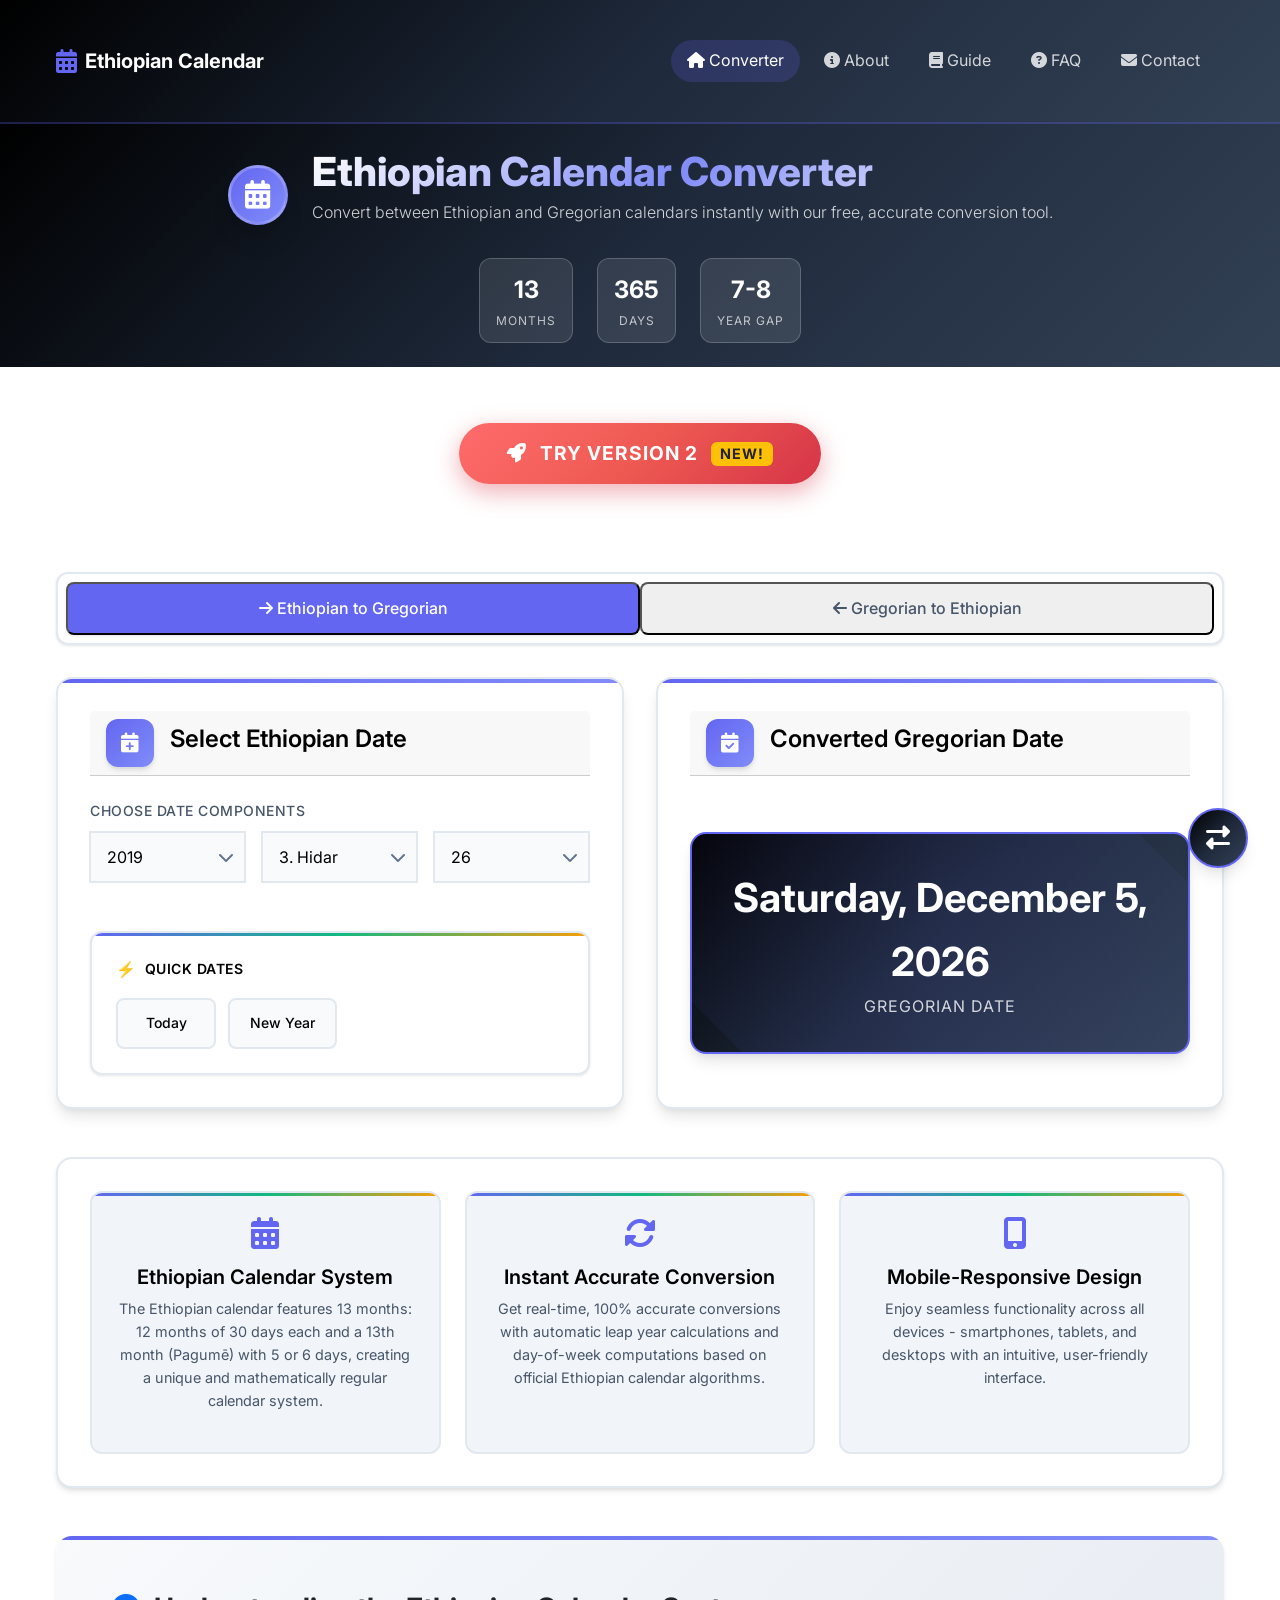
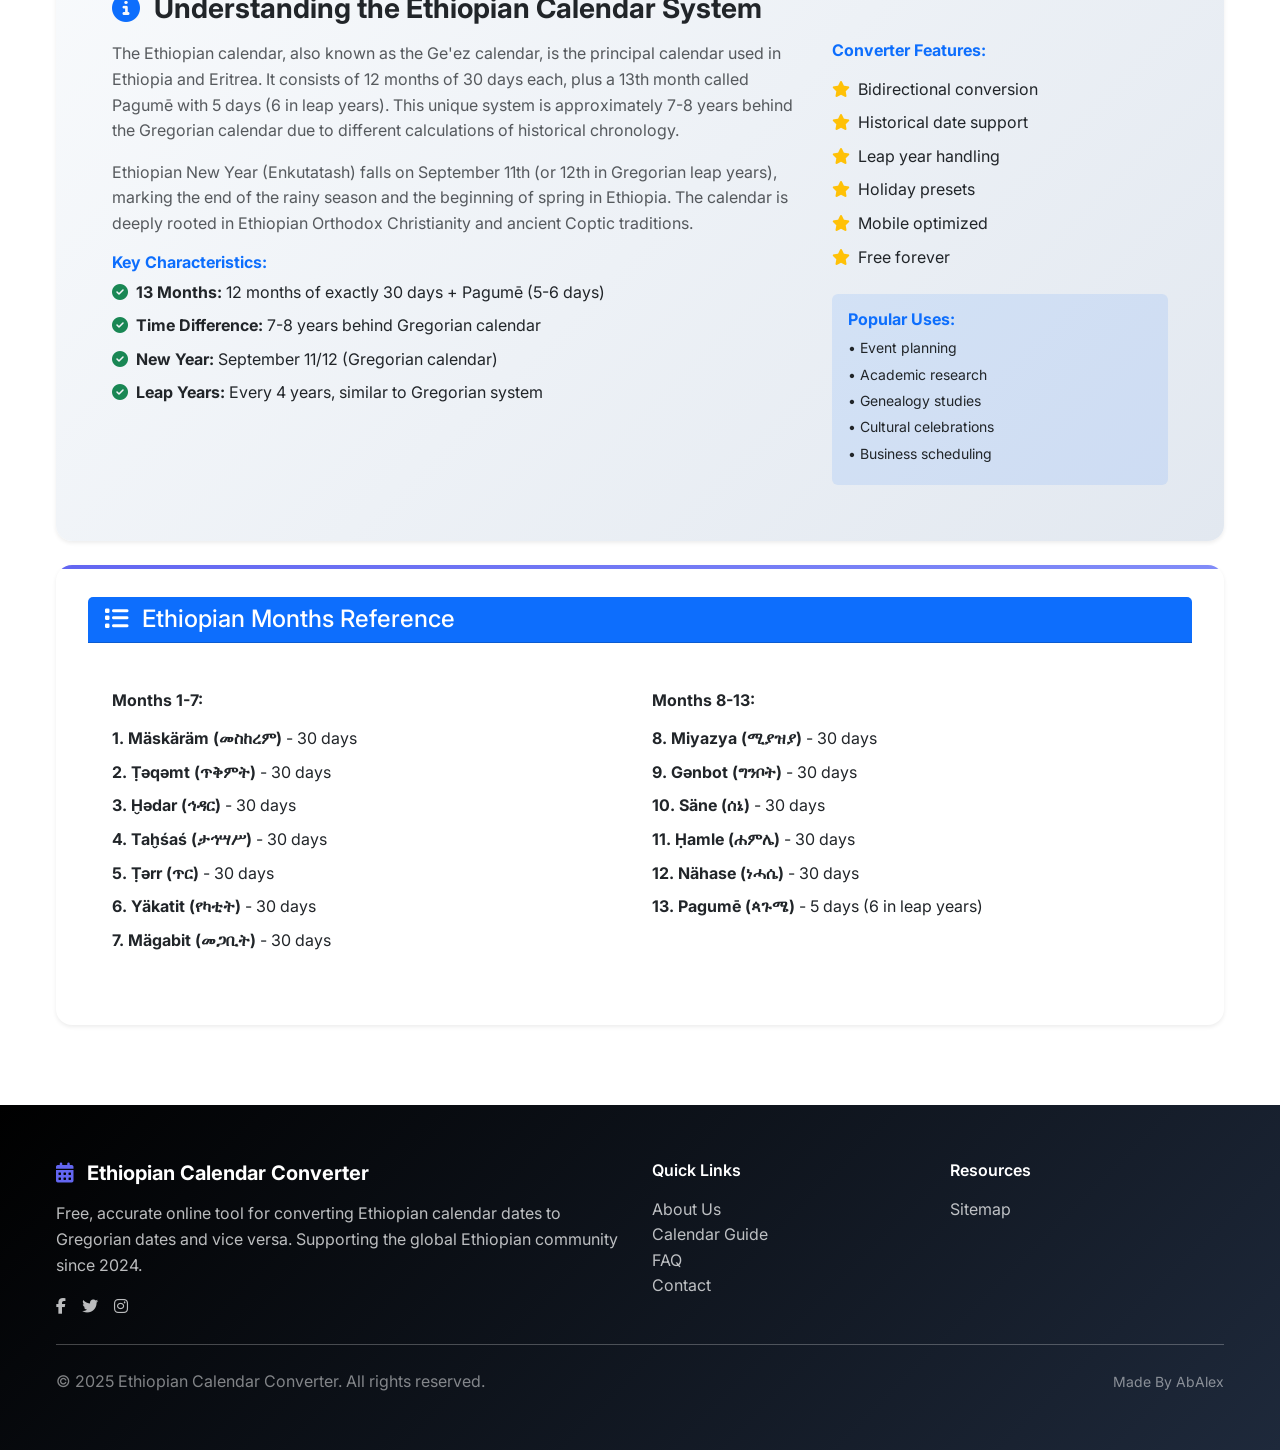
==== commit a82fab3a: "Update title for Ethiopian Calendar Converter to 2026" ====
--- a/calendar_convertor/index.html
+++ b/calendar_convertor/index.html
@@ -3,7 +3,7 @@
 <head>
     <meta charset="UTF-8">
     <meta name="viewport" content="width=device-width, initial-scale=1.0">
-    <title>Ethiopian Calendar Converter - Free Online Date Conversion Tool 2025</title>
+    <title>Ethiopian Calendar Converter - Free Online Date Conversion Tool 2026</title>
     
     <meta name="description" content="Free Ethiopian Calendar Converter tool. Convert Ethiopian dates to Gregorian and vice versa instantly. Supports all 13 Ethiopian months, leap years, and historical dates. 100% accurate conversion.">
     <meta name="keywords" content="Ethiopian calendar converter, Ethiopian to Gregorian date, Gregorian to Ethiopian, Ethiopian calendar 13 months, Ethiopian date converter online, Ge'ez calendar, Ethiopian new year converter, Pagume month">
@@ -413,4 +413,4 @@
   gtag('config', 'G-XL9FGWS21S');
 </script>
 </body>
-</html>+</html>
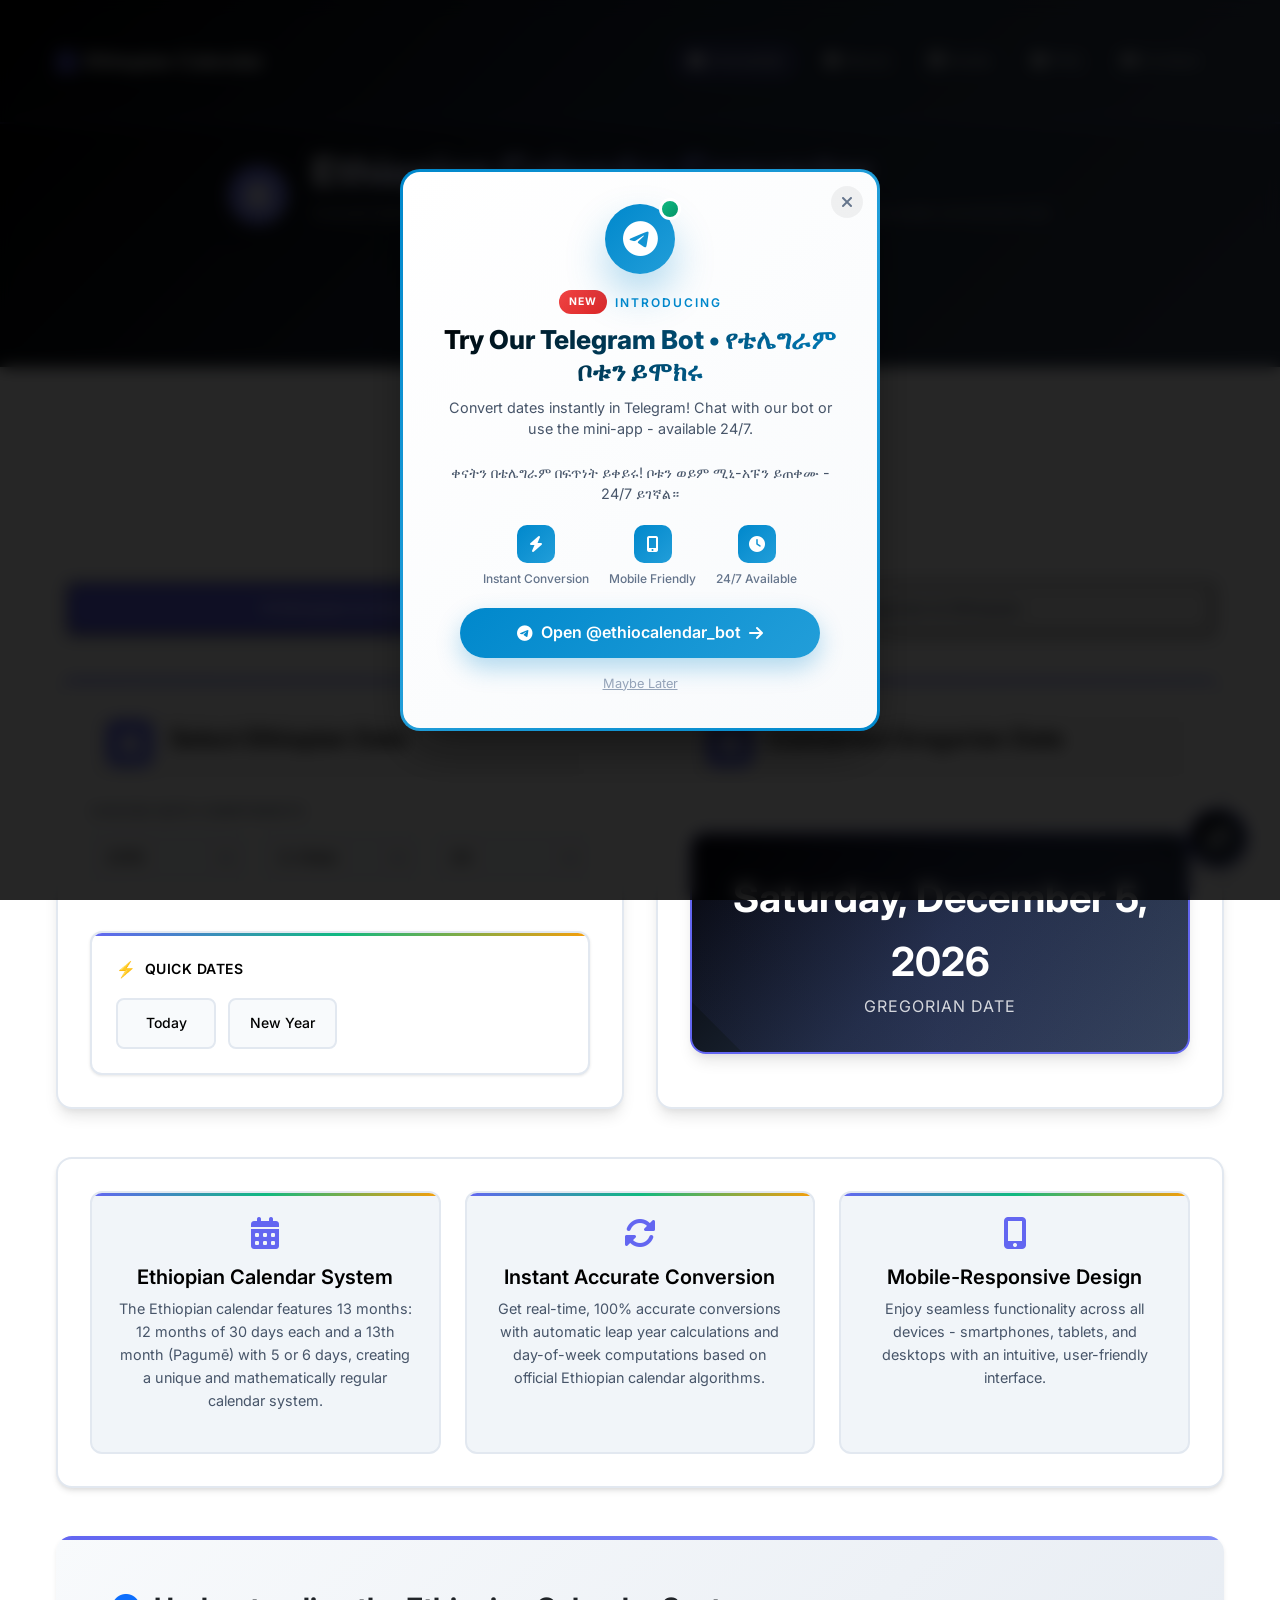
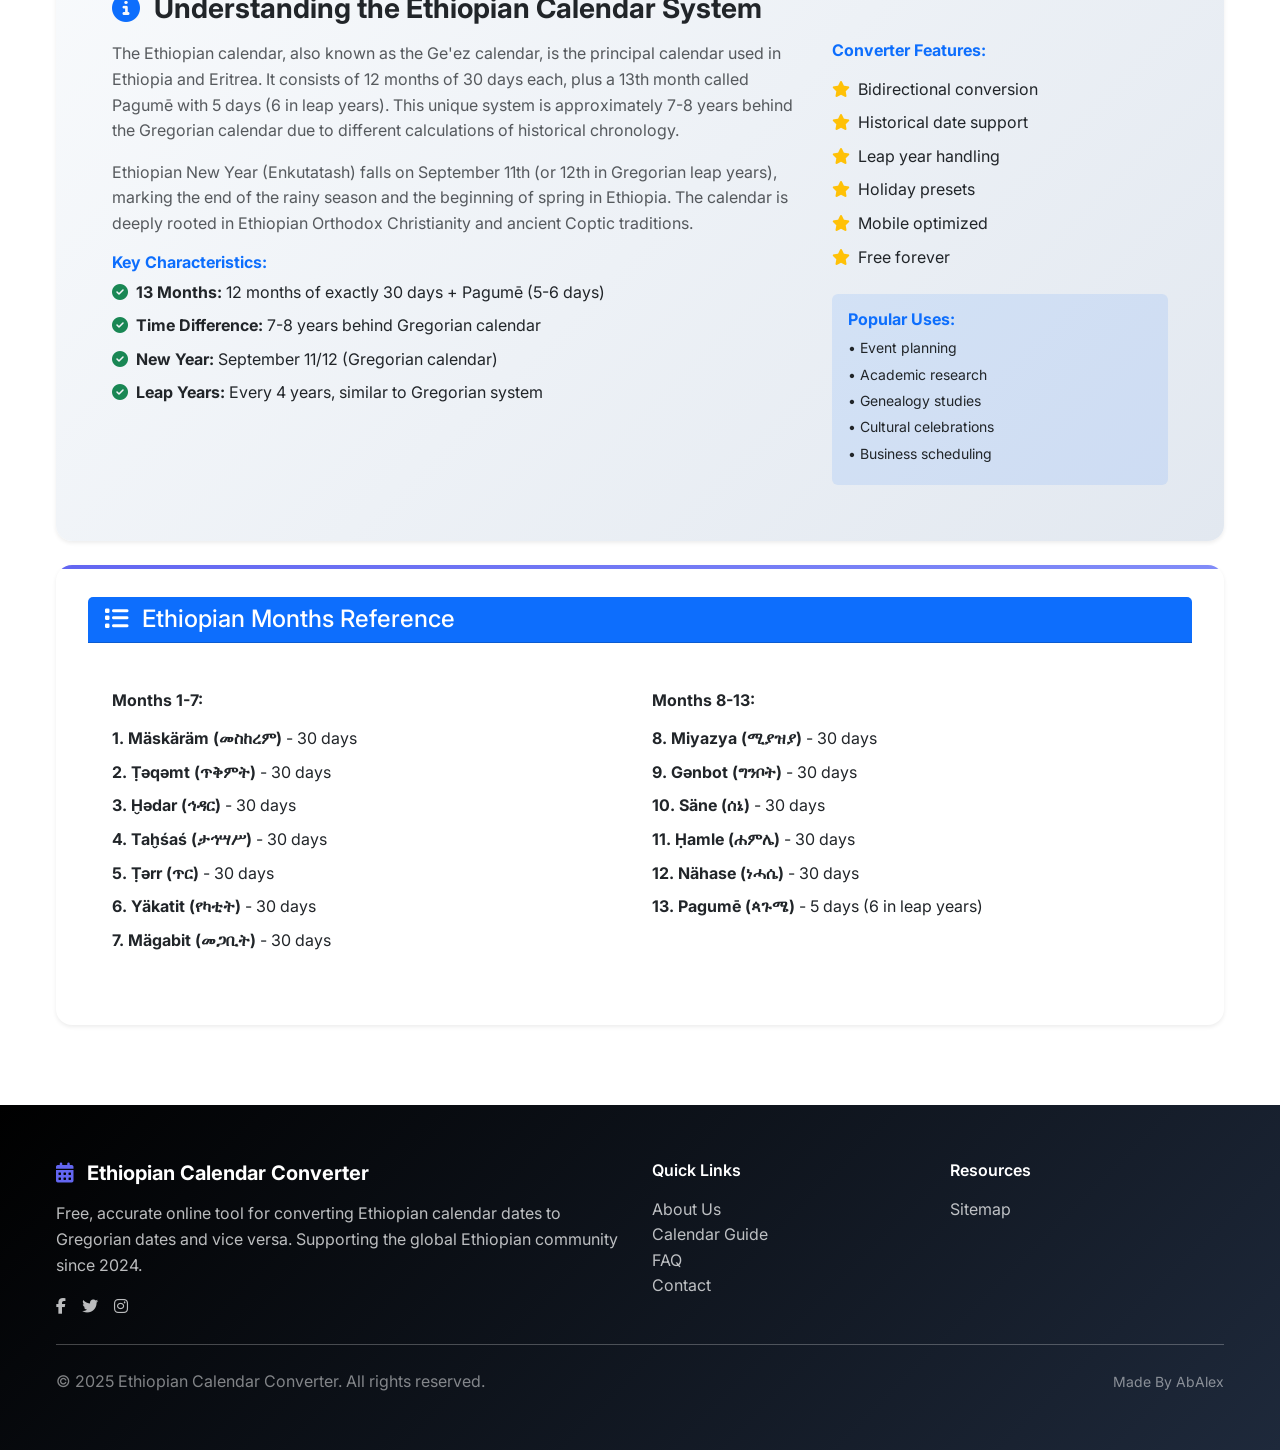
==== commit b0046ed8: "telegram bot ad" ====
--- a/calendar_convertor/index.html
+++ b/calendar_convertor/index.html
@@ -65,7 +65,56 @@
 </head>
 <body>
     <a class="visually-hidden-focusable" href="#main-content">Skip to main content</a>
-
+<!-- Telegram Bot Announcement Modal -->
+<div class="telegram-announcement-overlay" id="telegramAnnouncement">
+    <div class="telegram-announcement-modal">
+        <button class="telegram-modal-close" id="closeTelegramAnnouncement" aria-label="Close announcement">
+            <i class="fas fa-times"></i>
+        </button>
+        
+        <div class="telegram-modal-content">
+            <div class="telegram-modal-icon">
+                <i class="fab fa-telegram"></i>
+            </div>
+            
+            <div class="telegram-modal-badge">
+                <span class="badge-new">NEW</span>
+                <span class="badge-text">INTRODUCING</span>
+            </div>
+            
+            <h2 class="telegram-modal-title">Try Our Telegram Bot • የቴሌግራም ቦቱን ይሞክሩ</h2>           
+            <p class="telegram-modal-description">
+                Convert dates instantly in Telegram! Chat with our bot or use the mini-app - available 24/7.
+                <br><br>
+                ቀናትን በቴሌግራም በፍጥነት ይቀይሩ! ቦቱን ወይም ሚኒ-አፑን ይጠቀሙ - 24/7 ይገኛል።
+            </p>    
+            <div class="telegram-modal-features">
+                <div class="feature-item">
+                    <i class="fas fa-bolt"></i>
+                    <span>Instant Conversion</span>
+                </div>
+                <div class="feature-item">
+                    <i class="fas fa-mobile-alt"></i>
+                    <span>Mobile Friendly</span>
+                </div>
+                <div class="feature-item">
+                    <i class="fas fa-clock"></i>
+                    <span>24/7 Available</span>
+                </div>
+            </div>
+            
+            <a href="https://t.me/ethiocalendar_bot" target="_blank" rel="noopener noreferrer" class="telegram-modal-button">
+                <i class="fab fa-telegram me-2"></i>
+                Open @ethiocalendar_bot
+                <i class="fas fa-arrow-right ms-2"></i>
+            </a>
+            
+            <button class="telegram-modal-dismiss" id="dismissTelegramAnnouncement">
+                Maybe Later
+            </button>
+        </div>
+    </div>
+</div>
     <nav class="navbar navbar-expand-lg navbar-dark" style="background: linear-gradient(135deg, #000000 0%, #1e293b 50%, #334155 100%); backdrop-filter: blur(10px); border-bottom: 2px solid rgba(99, 102, 241, 0.3);" role="navigation" aria-label="Main navigation">
         <div class="container">
             <a class="navbar-brand fw-bold d-flex align-items-center" href="/" style="color: #ffffff;" aria-label="Ethiopian Calendar Converter Home">
@@ -402,6 +451,57 @@
     <script src="https://cdn.jsdelivr.net/npm/bootstrap@5.3.2/dist/js/bootstrap.bundle.min.js" integrity="sha384-C6RzsynM9kWDrMNeT87bh95OGNyZPhcTNXj1NW7RuBCsyN/o0jlpcV8Qyq46cDfL" crossorigin="anonymous"></script>
     <script src="static/js/script.js"></script>
 
+<script>
+    // Telegram Announcement Modal Functionality
+(function() {
+    const announcement = document.getElementById('telegramAnnouncement');
+    const closeButton = document.getElementById('closeTelegramAnnouncement');
+    const dismissButton = document.getElementById('dismissTelegramAnnouncement');
+    const ANNOUNCEMENT_STORAGE_KEY = 'telegramAnnouncementDismissed';
+
+    // Check if announcement was permanently dismissed (close button was clicked)
+    // if (localStorage.getItem(ANNOUNCEMENT_STORAGE_KEY) === 'true') {
+    //     announcement.style.display = 'none';
+    //     return;
+    // }
+
+    function closeAnnouncementPermanently() {
+        announcement.classList.add('hidden');
+        localStorage.setItem(ANNOUNCEMENT_STORAGE_KEY, 'true');
+        
+        // Remove from DOM after animation
+        setTimeout(function() {
+            announcement.style.display = 'none';
+        }, 300);
+    }
+
+    function closeAnnouncementTemporarily() {
+        announcement.classList.add('hidden');
+        
+        // Remove from DOM after animation (but don't save to localStorage)
+        setTimeout(function() {
+            announcement.style.display = 'none';
+        }, 300);
+    }
+
+    closeButton.addEventListener('click', closeAnnouncementPermanently);
+    
+    dismissButton.addEventListener('click', closeAnnouncementTemporarily);
+    
+    announcement.addEventListener('click', function(e) {
+        if (e.target === announcement) {
+            closeAnnouncementTemporarily();
+        }
+    });
+    
+    document.addEventListener('keydown', function(e) {
+        if (e.key === 'Escape' && announcement.style.display !== 'none') {
+            closeAnnouncementTemporarily();
+        }
+    });
+})();
+</script>
+
 
 <!-- Google tag (gtag.js) -->
 <script async src="https://www.googletagmanager.com/gtag/js?id=G-XL9FGWS21S"></script>
--- a/calendar_convertor/static/css/styles.css
+++ b/calendar_convertor/static/css/styles.css
@@ -876,4 +876,389 @@
     .stat-label {
         font-size: 0.5rem;
     }
+}
+/* Telegram Announcement Modal Styles */
+.telegram-announcement-overlay {
+    position: fixed;
+    top: 0;
+    left: 0;
+    right: 0;
+    bottom: 0;
+    background: rgba(0, 0, 0, 0.85);
+    backdrop-filter: blur(8px);
+    z-index: 99999;
+    display: flex;
+    align-items: center;
+    justify-content: center;
+    padding: 1rem;
+    animation: fadeInOverlay 0.4s ease-out;
+}
+
+.telegram-announcement-overlay.hidden {
+    animation: fadeOutOverlay 0.3s ease-out forwards;
+}
+
+.telegram-announcement-modal {
+    background: linear-gradient(135deg, #ffffff 0%, #f8fafc 100%);
+    border-radius: 20px; /* Reduced from 24px */
+    max-width: 480px;
+    width: 100%;
+    box-shadow: 0 25px 50px -12px rgba(0, 0, 0, 0.5);
+    position: relative;
+    animation: slideUpModal 0.5s cubic-bezier(0.34, 1.56, 0.64, 1);
+    border: 3px solid transparent;
+    background-clip: padding-box;
+}
+
+.telegram-announcement-modal::before {
+    content: '';
+    position: absolute;
+    top: -3px;
+    left: -3px;
+    right: -3px;
+    bottom: -3px;
+    background: linear-gradient(135deg, #0088cc 0%, #229ED9 50%, #0088cc 100%);
+    border-radius: 20px; /* Reduced from 24px */
+    z-index: -1;
+    animation: borderGlow 3s ease-in-out infinite;
+}
+
+.telegram-modal-close {
+    position: absolute;
+    top: 0.875rem; /* Reduced from 1rem */
+    right: 0.875rem; /* Reduced from 1rem */
+    width: 32px; /* Reduced from 36px */
+    height: 32px; /* Reduced from 36px */
+    border-radius: 50%;
+    background: rgba(0, 0, 0, 0.05);
+    border: none;
+    color: #64748b;
+    cursor: pointer;
+    display: flex;
+    align-items: center;
+    justify-content: center;
+    font-size: 1rem; /* Reduced from 1.125rem */
+    transition: all 0.2s ease;
+    z-index: 10;
+}
+
+.telegram-modal-close:hover {
+    background: rgba(239, 68, 68, 0.1);
+    color: #ef4444;
+    transform: rotate(90deg);
+}
+
+.telegram-modal-content {
+    padding: 2rem 2rem 1.75rem; /* Reduced from 2.5rem 2rem */
+    text-align: center;
+}
+
+.telegram-modal-icon {
+    width: 70px; /* Reduced from 80px */
+    height: 70px; /* Reduced from 80px */
+    background: linear-gradient(135deg, #0088cc 0%, #229ED9 100%);
+    border-radius: 50%;
+    display: flex;
+    align-items: center;
+    justify-content: center;
+    margin: 0 auto 1rem; /* Reduced from 1.25rem */
+    font-size: 2.25rem; /* Reduced from 2.75rem */
+    color: white;
+    box-shadow: 0 20px 40px rgba(0, 136, 204, 0.3);
+    animation: floatIcon 3s ease-in-out infinite;
+    position: relative;
+}
+
+.telegram-modal-icon::after {
+    content: '';
+    position: absolute;
+    top: -6px; /* Reduced from -8px */
+    right: -6px; /* Reduced from -8px */
+    width: 22px; /* Reduced from 26px */
+    height: 22px; /* Reduced from 26px */
+    background: linear-gradient(135deg, #10b981 0%, #059669 100%);
+    border-radius: 50%;
+    border: 3px solid white;
+    animation: pulse 2s ease-in-out infinite;
+}
+
+.telegram-modal-badge {
+    display: flex;
+    align-items: center;
+    justify-content: center;
+    gap: 0.5rem;
+    margin-bottom: 0.625rem; /* Reduced from 0.875rem */
+}
+
+.badge-new {
+    background: linear-gradient(135deg, #ef4444 0%, #dc2626 100%);
+    color: white;
+    padding: 0.25rem 0.625rem; /* Reduced from 0.3rem 0.75rem */
+    border-radius: 50px;
+    font-size: 0.65rem; /* Reduced from 0.7rem */
+    font-weight: 700;
+    letter-spacing: 1px;
+    animation: pulse 2s ease-in-out infinite;
+}
+
+.badge-text {
+    color: #0088cc;
+    font-size: 0.75rem; /* Reduced from 0.8rem */
+    font-weight: 600;
+    letter-spacing: 2px;
+    text-transform: uppercase;
+}
+
+.telegram-modal-title {
+    font-size: 1.625rem; /* Reduced from 1.875rem */
+    font-weight: 800;
+    color: #000000;
+    margin-bottom: 0.625rem; /* Reduced from 0.875rem */
+    background: linear-gradient(135deg, #000000 0%, #0088cc 100%);
+    -webkit-background-clip: text;
+    -webkit-text-fill-color: transparent;
+    background-clip: text;
+    line-height: 1.2;
+}
+
+.telegram-modal-description {
+    font-size: 0.9rem; /* Reduced from 1rem */
+    color: #475569;
+    line-height: 1.5; /* Reduced from 1.6 */
+    margin-bottom: 1.25rem; /* Reduced from 1.75rem */
+    max-width: 420px;
+    margin-left: auto;
+    margin-right: auto;
+}
+
+.telegram-modal-features {
+    display: flex;
+    justify-content: center;
+    gap: 1.25rem; /* Reduced from 1.5rem */
+    margin-bottom: 1.25rem; /* Reduced from 1.75rem */
+    flex-wrap: wrap;
+}
+
+.feature-item {
+    display: flex;
+    flex-direction: column;
+    align-items: center;
+    gap: 0.375rem; /* Reduced from 0.5rem */
+}
+
+.feature-item i {
+    width: 38px; /* Reduced from 44px */
+    height: 38px; /* Reduced from 44px */
+    background: linear-gradient(135deg, #0088cc 0%, #229ED9 100%);
+    border-radius: 10px; /* Reduced from 12px */
+    display: flex;
+    align-items: center;
+    justify-content: center;
+    color: white;
+    font-size: 1rem; /* Reduced from 1.125rem */
+}
+
+.feature-item span {
+    font-size: 0.75rem; /* Reduced from 0.8rem */
+    color: #64748b;
+    font-weight: 500;
+}
+
+.telegram-modal-button {
+    display: inline-flex;
+    align-items: center;
+    justify-content: center;
+    padding: 0.75rem 2rem; /* Reduced from 0.875rem 2.25rem */
+    background: linear-gradient(135deg, #0088cc 0%, #229ED9 100%);
+    color: white;
+    text-decoration: none;
+    border-radius: 50px;
+    font-size: 1rem; /* Reduced from 1.05rem */
+    font-weight: 600;
+    transition: all 0.3s ease;
+    box-shadow: 0 10px 25px rgba(0, 136, 204, 0.3);
+    border: none;
+    cursor: pointer;
+    width: 100%;
+    max-width: 360px;
+    margin-bottom: 0.625rem; /* Reduced from 0.875rem */
+}
+
+.telegram-modal-button:hover {
+    transform: translateY(-3px);
+    box-shadow: 0 15px 35px rgba(0, 136, 204, 0.4);
+    background: linear-gradient(135deg, #006699 0%, #0088cc 100%);
+    color: white;
+}
+
+.telegram-modal-button:active {
+    transform: translateY(-1px);
+}
+
+.telegram-modal-dismiss {
+    background: transparent;
+    border: none;
+    color: #94a3b8;
+    font-size: 0.8rem; /* Reduced from 0.875rem */
+    cursor: pointer;
+    padding: 0.375rem 1rem; /* Reduced from 0.5rem 1rem */
+    transition: all 0.2s ease;
+    text-decoration: underline;
+}
+
+.telegram-modal-dismiss:hover {
+    color: #64748b;
+}
+
+/* Animations */
+@keyframes fadeInOverlay {
+    from {
+        opacity: 0;
+    }
+    to {
+        opacity: 1;
+    }
+}
+
+@keyframes fadeOutOverlay {
+    from {
+        opacity: 1;
+    }
+    to {
+        opacity: 0;
+    }
+}
+
+@keyframes slideUpModal {
+    from {
+        opacity: 0;
+        transform: translateY(50px) scale(0.9);
+    }
+    to {
+        opacity: 1;
+        transform: translateY(0) scale(1);
+    }
+}
+
+@keyframes floatIcon {
+    0%, 100% {
+        transform: translateY(0);
+    }
+    50% {
+        transform: translateY(-8px); /* Reduced from -10px */
+    }
+}
+
+@keyframes borderGlow {
+    0%, 100% {
+        opacity: 1;
+    }
+    50% {
+        opacity: 0.7;
+    }
+}
+
+/* Responsive Design for Modal - MOBILE REMAINS UNCHANGED */
+@media (max-width: 768px) {
+    .telegram-announcement-modal {
+        max-width: 90%;
+        border-radius: 20px;
+    }
+    
+    .telegram-modal-content {
+        padding: 2.5rem 1.75rem;
+    }
+    
+    .telegram-modal-icon {
+        width: 80px;
+        height: 80px;
+        font-size: 2.5rem;
+        margin-bottom: 1.25rem;
+    }
+    
+    .telegram-modal-icon::after {
+        width: 24px;
+        height: 24px;
+        top: -8px;
+        right: -8px;
+    }
+    
+    .telegram-modal-title {
+        font-size: 1.75rem;
+        margin-bottom: 0.875rem;
+    }
+    
+    .telegram-modal-description {
+        font-size: 1rem;
+        margin-bottom: 1.5rem;
+    }
+    
+    .telegram-modal-features {
+        gap: 1.25rem;
+        margin-bottom: 1.5rem;
+    }
+    
+    .feature-item i {
+        width: 40px;
+        height: 40px;
+        font-size: 1rem;
+    }
+    
+    .feature-item span {
+        font-size: 0.8rem;
+    }
+    
+    .telegram-modal-button {
+        padding: 0.875rem 2rem;
+        font-size: 1rem;
+    }
+}
+
+@media (max-width: 480px) {
+    .telegram-announcement-modal {
+        max-width: 95%;
+        border-radius: 16px;
+    }
+    
+    .telegram-modal-content {
+        padding: 2rem 1.25rem;
+    }
+    
+    .telegram-modal-icon {
+        width: 70px;
+        height: 70px;
+        font-size: 2rem;
+        margin-bottom: 1rem;
+    }
+    
+    .telegram-modal-title {
+        font-size: 1.5rem;
+    }
+    
+    .telegram-modal-description {
+        font-size: 0.9rem;
+        line-height: 1.6;
+    }
+    
+    .telegram-modal-features {
+        gap: 1rem;
+    }
+    
+    .feature-item {
+        flex: 1;
+        min-width: 80px;
+    }
+    
+    .telegram-modal-button {
+        padding: 0.75rem 1.5rem;
+        font-size: 0.95rem;
+    }
+    
+    .telegram-modal-close {
+        width: 36px;
+        height: 36px;
+        font-size: 1.125rem;
+        top: 1rem;
+        right: 1rem;
+    }
 }
